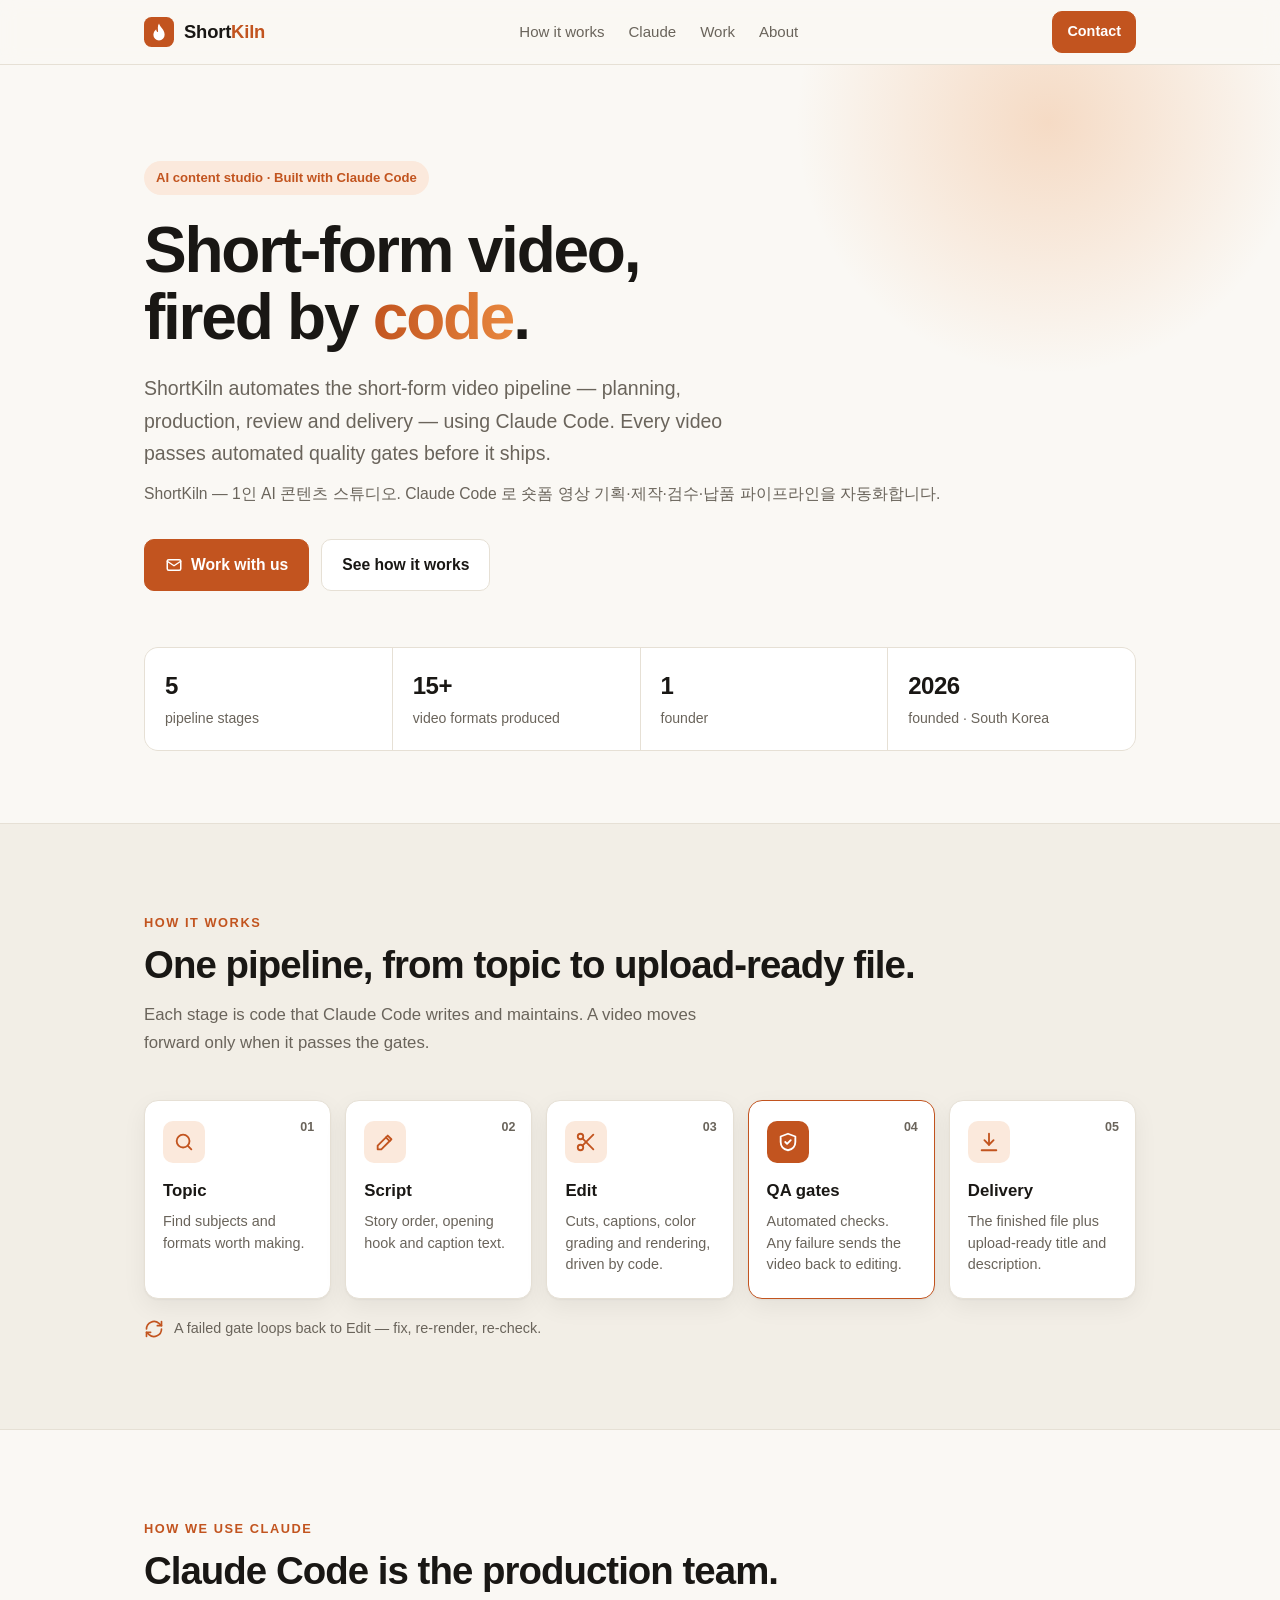
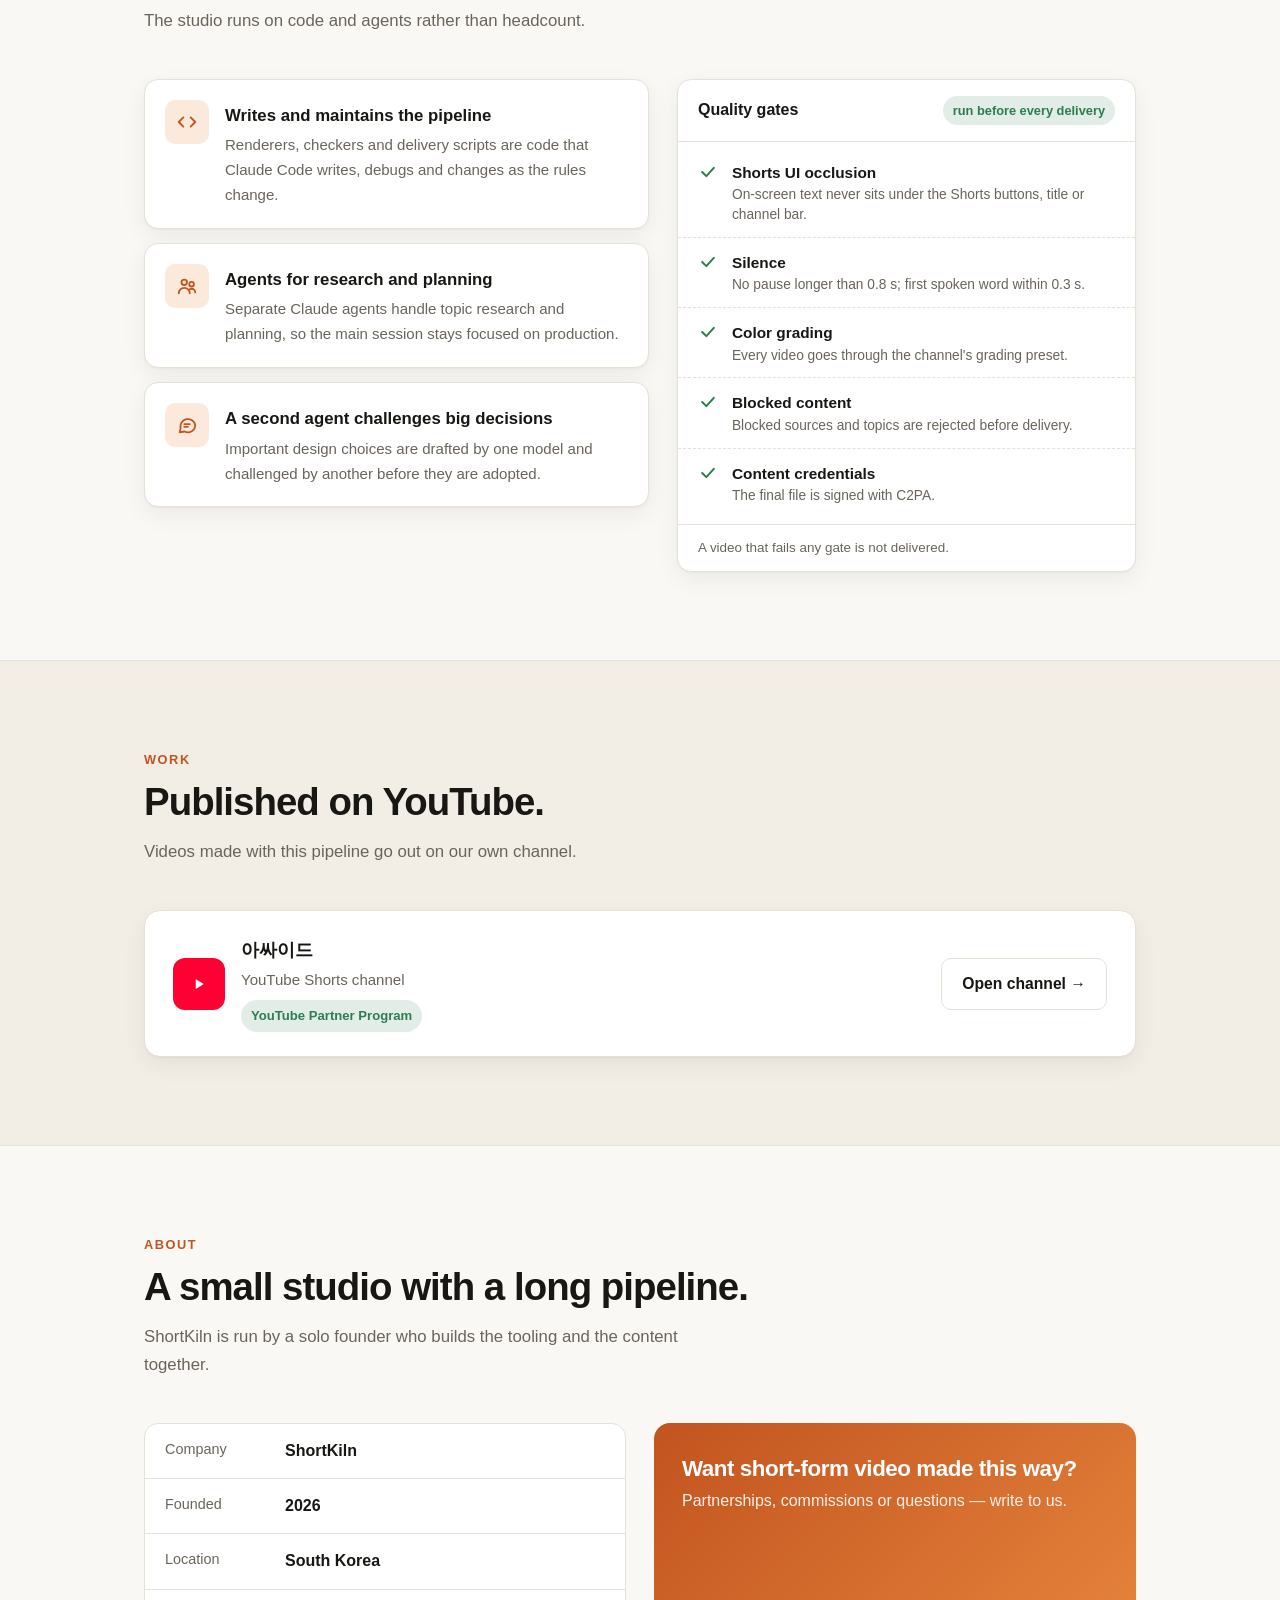
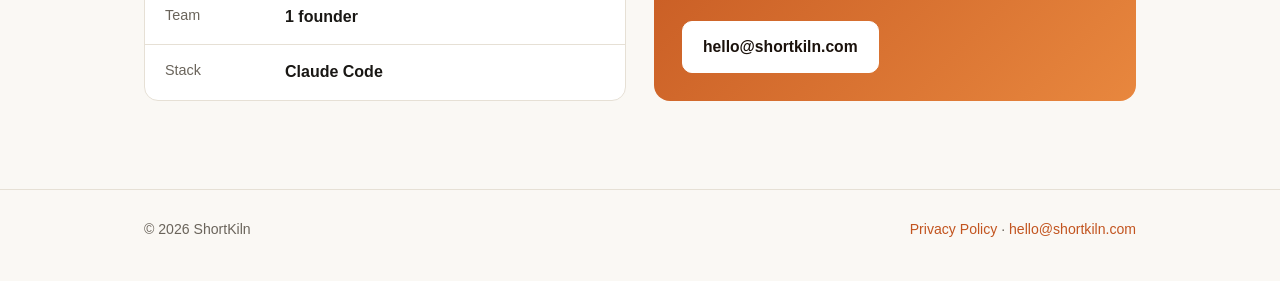
==== index.html @ 5720d6df "Add Open Graph tags, formats fact Co-Authored-By: Claude Opus 5.5 <noreply@anthropic.com>" ====
<!doctype html>
<html lang="en">
<head>
<meta charset="utf-8">
<meta name="viewport" content="width=device-width, initial-scale=1">
<title>ShortKiln</title>
<meta name="description" content="ShortKiln is a one-person AI content studio that automates the planning, production, review and delivery of short-form video with Claude Code.">
<meta property="og:type" content="website">
<meta property="og:site_name" content="ShortKiln">
<meta property="og:title" content="ShortKiln — AI content studio built with Claude Code">
<meta property="og:description" content="A one-person AI content studio that automates the short-form video pipeline — planning, production, review and delivery — with Claude Code.">
<meta property="og:url" content="https://shortkiln.com/">
<link rel="canonical" href="https://shortkiln.com/">
<link rel="stylesheet" href="style.css">
<link rel="icon" href="data:image/svg+xml,%3Csvg xmlns='http://www.w3.org/2000/svg' viewBox='0 0 32 32'%3E%3Crect width='32' height='32' rx='8' fill='%23c2541f'/%3E%3Cpath d='M16 7c1 4 6 6 6 12a6 6 0 0 1-12 0c0-3 2-5 3-6 0 2 1 3 2 3 0-3-1-6 1-9z' fill='%23fff'/%3E%3C/svg%3E">
</head>
<body>

<header class="top">
  <div class="wrap">
    <a class="brand" href="#">
      <svg viewBox="0 0 32 32" aria-hidden="true"><rect width="32" height="32" rx="8" fill="currentColor" style="color:var(--accent)"/><path d="M16 7c1 4 6 6 6 12a6 6 0 0 1-12 0c0-3 2-5 3-6 0 2 1 3 2 3 0-3-1-6 1-9z" fill="#fff"/></svg>
      <span>Short<b>Kiln</b></span>
    </a>
    <nav class="links">
      <a href="#how">How it works</a>
      <a href="#claude">Claude</a>
      <a href="#work">Work</a>
      <a href="#about">About</a>
    </nav>
    <a class="btn primary" href="mailto:hello@shortkiln.com" style="padding:8px 14px;font-size:.9rem">Contact</a>
  </div>
</header>

<main>
  <section class="hero">
    <div class="wrap">
      <span class="eyebrow">AI content studio · Built with Claude Code</span>
      <h1>Short-form video, fired by <em>code</em>.</h1>
      <p class="lead">ShortKiln automates the short-form video pipeline — planning, production, review and delivery — using Claude Code. Every video passes automated quality gates before it ships.</p>
      <p class="ko" lang="ko">ShortKiln — 1인 AI 콘텐츠 스튜디오. Claude Code 로 숏폼 영상 기획·제작·검수·납품 파이프라인을 자동화합니다.</p>
      <div class="cta">
        <a class="btn primary" href="mailto:hello@shortkiln.com">
          <svg width="18" height="18" viewBox="0 0 24 24" fill="none" stroke="currentColor" stroke-width="2" stroke-linecap="round" stroke-linejoin="round" aria-hidden="true"><rect x="3" y="5" width="18" height="14" rx="2"/><path d="m3 7 9 6 9-6"/></svg>
          Work with us
        </a>
        <a class="btn" href="#how">See how it works</a>
      </div>
      <div class="facts">
        <div><strong>5</strong><span>pipeline stages</span></div>
        <div><strong>15+</strong><span>video formats produced</span></div>
        <div><strong>1</strong><span>founder</span></div>
        <div><strong>2026</strong><span>founded · South Korea</span></div>
      </div>
    </div>
  </section>

  <section class="block alt" id="how">
    <div class="wrap">
      <p class="kicker">How it works</p>
      <h2>One pipeline, from topic to upload-ready file.</h2>
      <p class="sub">Each stage is code that Claude Code writes and maintains. A video moves forward only when it passes the gates.</p>
      <div class="steps">
        <div class="step">
          <span class="n">01</span>
          <div class="ic"><svg viewBox="0 0 24 24" fill="none" stroke="currentColor" stroke-width="2" stroke-linecap="round" stroke-linejoin="round" aria-hidden="true"><circle cx="11" cy="11" r="7"/><path d="m20 20-3.5-3.5"/></svg></div>
          <h3>Topic</h3>
          <p>Find subjects and formats worth making.</p>
        </div>
        <div class="step">
          <span class="n">02</span>
          <div class="ic"><svg viewBox="0 0 24 24" fill="none" stroke="currentColor" stroke-width="2" stroke-linecap="round" stroke-linejoin="round" aria-hidden="true"><path d="M4 20h4L19 9l-4-4L4 16z"/><path d="m13 7 4 4"/></svg></div>
          <h3>Script</h3>
          <p>Story order, opening hook and caption text.</p>
        </div>
        <div class="step">
          <span class="n">03</span>
          <div class="ic"><svg viewBox="0 0 24 24" fill="none" stroke="currentColor" stroke-width="2" stroke-linecap="round" stroke-linejoin="round" aria-hidden="true"><circle cx="6" cy="6" r="3"/><circle cx="6" cy="18" r="3"/><path d="M8.1 8.1 20 20M8.1 15.9 20 4"/></svg></div>
          <h3>Edit</h3>
          <p>Cuts, captions, color grading and rendering, driven by code.</p>
        </div>
        <div class="step gate">
          <span class="n">04</span>
          <div class="ic"><svg viewBox="0 0 24 24" fill="none" stroke="currentColor" stroke-width="2" stroke-linecap="round" stroke-linejoin="round" aria-hidden="true"><path d="M12 3 4 6v6c0 5 3.5 8 8 9 4.5-1 8-4 8-9V6z"/><path d="m9 12 2 2 4-4"/></svg></div>
          <h3>QA gates</h3>
          <p>Automated checks. Any failure sends the video back to editing.</p>
        </div>
        <div class="step">
          <span class="n">05</span>
          <div class="ic"><svg viewBox="0 0 24 24" fill="none" stroke="currentColor" stroke-width="2" stroke-linecap="round" stroke-linejoin="round" aria-hidden="true"><path d="M12 3v12"/><path d="m7 10 5 5 5-5"/><path d="M4 21h16"/></svg></div>
          <h3>Delivery</h3>
          <p>The finished file plus upload-ready title and description.</p>
        </div>
      </div>
      <div class="loop">
        <svg viewBox="0 0 24 24" fill="none" stroke="currentColor" stroke-width="2" stroke-linecap="round" stroke-linejoin="round" aria-hidden="true"><path d="M3 12a9 9 0 0 1 15-6.7L21 8"/><path d="M21 3v5h-5"/><path d="M21 12a9 9 0 0 1-15 6.7L3 16"/><path d="M3 21v-5h5"/></svg>
        A failed gate loops back to Edit — fix, re-render, re-check.
      </div>
    </div>
  </section>

  <section class="block" id="claude">
    <div class="wrap">
      <p class="kicker">How we use Claude</p>
      <h2>Claude Code is the production team.</h2>
      <p class="sub">The studio runs on code and agents rather than headcount.</p>
      <div class="two">
        <div class="feat">
          <article>
            <div class="ic"><svg viewBox="0 0 24 24" fill="none" stroke="currentColor" stroke-width="2" stroke-linecap="round" stroke-linejoin="round" aria-hidden="true"><path d="m8 7-5 5 5 5"/><path d="m16 7 5 5-5 5"/></svg></div>
            <div>
              <h3>Writes and maintains the pipeline</h3>
              <p>Renderers, checkers and delivery scripts are code that Claude Code writes, debugs and changes as the rules change.</p>
            </div>
          </article>
          <article>
            <div class="ic"><svg viewBox="0 0 24 24" fill="none" stroke="currentColor" stroke-width="2" stroke-linecap="round" stroke-linejoin="round" aria-hidden="true"><circle cx="9" cy="8" r="3"/><circle cx="17" cy="10" r="2.5"/><path d="M3 20c0-3.3 2.7-6 6-6s6 2.7 6 6"/><path d="M15 15.5c.6-.3 1.3-.5 2-.5 2.2 0 4 1.8 4 4"/></svg></div>
            <div>
              <h3>Agents for research and planning</h3>
              <p>Separate Claude agents handle topic research and planning, so the main session stays focused on production.</p>
            </div>
          </article>
          <article>
            <div class="ic"><svg viewBox="0 0 24 24" fill="none" stroke="currentColor" stroke-width="2" stroke-linecap="round" stroke-linejoin="round" aria-hidden="true"><path d="M21 12a8 8 0 0 1-11.6 7.1L4 20l1-4.6A8 8 0 1 1 21 12z"/><path d="M9 11h6M9 14h4"/></svg></div>
            <div>
              <h3>A second agent challenges big decisions</h3>
              <p>Important design choices are drafted by one model and challenged by another before they are adopted.</p>
            </div>
          </article>
        </div>
        <div class="gates">
          <header>Quality gates <span>run before every delivery</span></header>
          <ul>
            <li><svg viewBox="0 0 24 24" fill="none" stroke="currentColor" stroke-width="2.4" stroke-linecap="round" stroke-linejoin="round" aria-hidden="true"><path d="m5 12 5 5 9-10"/></svg><div><b>Shorts UI occlusion</b><small>On-screen text never sits under the Shorts buttons, title or channel bar.</small></div></li>
            <li><svg viewBox="0 0 24 24" fill="none" stroke="currentColor" stroke-width="2.4" stroke-linecap="round" stroke-linejoin="round" aria-hidden="true"><path d="m5 12 5 5 9-10"/></svg><div><b>Silence</b><small>No pause longer than 0.8 s; first spoken word within 0.3 s.</small></div></li>
            <li><svg viewBox="0 0 24 24" fill="none" stroke="currentColor" stroke-width="2.4" stroke-linecap="round" stroke-linejoin="round" aria-hidden="true"><path d="m5 12 5 5 9-10"/></svg><div><b>Color grading</b><small>Every video goes through the channel's grading preset.</small></div></li>
            <li><svg viewBox="0 0 24 24" fill="none" stroke="currentColor" stroke-width="2.4" stroke-linecap="round" stroke-linejoin="round" aria-hidden="true"><path d="m5 12 5 5 9-10"/></svg><div><b>Blocked content</b><small>Blocked sources and topics are rejected before delivery.</small></div></li>
            <li><svg viewBox="0 0 24 24" fill="none" stroke="currentColor" stroke-width="2.4" stroke-linecap="round" stroke-linejoin="round" aria-hidden="true"><path d="m5 12 5 5 9-10"/></svg><div><b>Content credentials</b><small>The final file is signed with C2PA.</small></div></li>
          </ul>
          <footer>A video that fails any gate is not delivered.</footer>
        </div>
      </div>
    </div>
  </section>

  <section class="block alt" id="work">
    <div class="wrap">
      <p class="kicker">Work</p>
      <h2>Published on YouTube.</h2>
      <p class="sub">Videos made with this pipeline go out on our own channel.</p>
      <div class="work-card">
        <div class="who">
          <div class="yt"><svg viewBox="0 0 24 24" fill="currentColor" aria-hidden="true"><path d="M9 7.5v9l7.5-4.5z"/></svg></div>
          <div>
            <h3>아싸이드</h3>
            <p>YouTube Shorts channel</p>
            <span class="badge">YouTube Partner Program</span>
          </div>
        </div>
        <a class="btn" href="https://www.youtube.com/channel/UCm7RTaAux9u_070UAnpNE5Q" rel="noopener">Open channel →</a>
      </div>
    </div>
  </section>

  <section class="block" id="about">
    <div class="wrap">
      <p class="kicker">About</p>
      <h2>A small studio with a long pipeline.</h2>
      <p class="sub">ShortKiln is run by a solo founder who builds the tooling and the content together.</p>
      <div class="about">
        <dl>
          <div><dt>Company</dt><dd>ShortKiln</dd></div>
          <div><dt>Founded</dt><dd>2026</dd></div>
          <div><dt>Location</dt><dd>South Korea</dd></div>
          <div><dt>Team</dt><dd>1 founder</dd></div>
          <div><dt>Stack</dt><dd>Claude Code</dd></div>
        </dl>
        <div class="contact" id="contact">
          <div>
            <h3>Want short-form video made this way?</h3>
            <p>Partnerships, commissions or questions — write to us.</p>
          </div>
          <a class="btn" href="mailto:hello@shortkiln.com">hello@shortkiln.com</a>
        </div>
      </div>
    </div>
  </section>
</main>

<footer class="bottom">
  <div class="wrap">
    <span>© 2026 ShortKiln</span>
    <span><a href="privacy.html">Privacy Policy</a> · <a href="mailto:hello@shortkiln.com">hello@shortkiln.com</a></span>
  </div>
</footer>

</body>
</html>
---- style.css ----
:root {
  --bg: #faf8f4;
  --bg-2: #f2eee6;
  --card: #ffffff;
  --fg: #191714;
  --muted: #6a645b;
  --line: #e6e0d5;
  --accent: #c2541f;
  --accent-2: #e8873e;
  --accent-soft: #fbe9dc;
  --ok: #2f7d4f;
  --shadow: 0 1px 2px rgba(25,23,20,.04), 0 8px 24px rgba(25,23,20,.06);
}
@media (prefers-color-scheme: dark) {
  :root {
    --bg: #12110f;
    --bg-2: #1a1815;
    --card: #1e1c19;
    --fg: #f1ede6;
    --muted: #a59e93;
    --line: #2e2b27;
    --accent: #f0773a;
    --accent-2: #f5a25c;
    --accent-soft: #3a2116;
    --ok: #5cc28a;
    --shadow: 0 1px 2px rgba(0,0,0,.3), 0 8px 24px rgba(0,0,0,.35);
  }
}
* { box-sizing: border-box; }
html, body { overflow-x: hidden; }
html { scroll-behavior: smooth; }
body {
  margin: 0; background: var(--bg); color: var(--fg);
  font: 16px/1.65 "Inter", "Noto Sans KR", -apple-system, BlinkMacSystemFont, "Segoe UI", sans-serif;
  -webkit-font-smoothing: antialiased;
}
a { color: var(--accent); text-decoration: none; }
a:hover { text-decoration: underline; }
.wrap { max-width: 1040px; margin: 0 auto; padding: 0 24px; }
@media (max-width: 560px) { .wrap { padding: 0 16px; } }

/* header */
header.top { position: sticky; top: 0; z-index: 10; background: color-mix(in srgb, var(--bg) 85%, transparent); backdrop-filter: saturate(1.4) blur(10px); border-bottom: 1px solid var(--line); }
header.top .wrap { display: flex; align-items: center; justify-content: space-between; height: 64px; }
.brand { display: flex; align-items: center; gap: 10px; color: var(--fg); font-weight: 700; font-size: 1.15rem; letter-spacing: -.01em; }
.brand:hover { text-decoration: none; }
.brand svg { width: 30px; height: 30px; }
.brand b { color: var(--accent); font-weight: 700; }
nav.links { display: flex; gap: 24px; font-size: .94rem; }
nav.links a { color: var(--muted); }
nav.links a:hover { color: var(--fg); text-decoration: none; }
@media (max-width: 720px) { nav.links { display: none; } }

/* hero */
.hero { position: relative; padding: 96px 0 72px; overflow: hidden; }
.hero::before { content: ""; position: absolute; inset: -40% -10% auto auto; width: 720px; height: 720px; background: radial-gradient(closest-side, color-mix(in srgb, var(--accent-2) 26%, transparent), transparent 70%); pointer-events: none; }
.eyebrow { display: inline-flex; align-items: center; gap: 8px; font-size: .82rem; font-weight: 600; color: var(--accent); background: var(--accent-soft); padding: 6px 12px; border-radius: 999px; }
.hero h1 { position: relative; font-size: clamp(2.3rem, 6vw, 4rem); line-height: 1.06; letter-spacing: -.035em; margin: 22px 0 20px; max-width: 14ch; }
.hero h1 em { font-style: normal; background: linear-gradient(90deg, var(--accent), var(--accent-2)); -webkit-background-clip: text; background-clip: text; color: transparent; }
.hero p.lead { position: relative; font-size: clamp(1.05rem, 2vw, 1.22rem); color: var(--muted); max-width: 58ch; margin: 0 0 12px; }
.hero p.ko { position: relative; color: var(--muted); font-size: .98rem; margin: 0 0 32px; }
.cta { position: relative; display: flex; flex-wrap: wrap; gap: 12px; }
.btn { display: inline-flex; align-items: center; gap: 8px; padding: 12px 20px; border-radius: 10px; font-weight: 600; font-size: .98rem; border: 1px solid var(--line); color: var(--fg); background: var(--card); }
.btn:hover { text-decoration: none; border-color: var(--muted); }
.btn.primary { background: var(--accent); border-color: var(--accent); color: #fff; }
.btn.primary:hover { filter: brightness(1.06); }

.facts { position: relative; display: grid; grid-template-columns: repeat(4, 1fr); gap: 1px; background: var(--line); border: 1px solid var(--line); border-radius: 14px; overflow: hidden; margin-top: 56px; }
.facts div { background: var(--card); padding: 18px 20px; }
.facts strong { display: block; font-size: 1.5rem; letter-spacing: -.02em; }
.facts span { color: var(--muted); font-size: .88rem; }
@media (max-width: 720px) { .facts { grid-template-columns: repeat(2, 1fr); } }

/* sections */
section.block { padding: 88px 0; border-top: 1px solid var(--line); }
section.alt { background: var(--bg-2); }
.kicker { font-size: .8rem; font-weight: 700; letter-spacing: .12em; text-transform: uppercase; color: var(--accent); margin: 0 0 10px; }
h2 { font-size: clamp(1.7rem, 3.6vw, 2.4rem); line-height: 1.15; letter-spacing: -.025em; margin: 0 0 14px; }
.sub { color: var(--muted); max-width: 62ch; margin: 0 0 44px; font-size: 1.05rem; }

/* pipeline */
.steps { display: grid; grid-template-columns: repeat(5, 1fr); gap: 14px; counter-reset: s; position: relative; }
.step { position: relative; background: var(--card); border: 1px solid var(--line); border-radius: 14px; padding: 20px 18px 22px; box-shadow: var(--shadow); }
.step .ic { width: 42px; height: 42px; border-radius: 10px; display: grid; place-items: center; background: var(--accent-soft); color: var(--accent); margin-bottom: 14px; }
.step .ic svg { width: 22px; height: 22px; }
.step .n { position: absolute; top: 16px; right: 16px; font-size: .78rem; font-weight: 700; color: var(--muted); }
.step h3 { margin: 0 0 6px; font-size: 1.05rem; }
.step p { margin: 0; color: var(--muted); font-size: .9rem; line-height: 1.5; }
.step.gate { border: 1.5px solid var(--accent); }
.step.gate .ic { background: var(--accent); color: #fff; }
.loop { display: flex; align-items: center; gap: 10px; margin-top: 18px; color: var(--muted); font-size: .9rem; }
.loop svg { width: 20px; height: 20px; color: var(--accent); flex: none; }
@media (max-width: 900px) { .steps { grid-template-columns: 1fr 1fr; } .step.gate { grid-column: span 2; } }
@media (max-width: 520px) { .steps { grid-template-columns: 1fr; } .step.gate { grid-column: auto; } }

/* claude */
.two { display: grid; grid-template-columns: 1.1fr 1fr; gap: 28px; align-items: start; }
@media (max-width: 860px) { .two { grid-template-columns: 1fr; } }
.feat { display: grid; gap: 14px; }
.feat article { display: grid; grid-template-columns: 44px 1fr; gap: 16px; background: var(--card); border: 1px solid var(--line); border-radius: 14px; padding: 20px; box-shadow: var(--shadow); }
.feat .ic { width: 44px; height: 44px; border-radius: 10px; display: grid; place-items: center; background: var(--accent-soft); color: var(--accent); }
.feat .ic svg { width: 22px; height: 22px; }
.feat h3 { margin: 2px 0 4px; font-size: 1.05rem; }
.feat p { margin: 0; color: var(--muted); font-size: .94rem; }
.gates { background: var(--card); border: 1px solid var(--line); border-radius: 14px; box-shadow: var(--shadow); overflow: hidden; }
.gates header { display: flex; align-items: center; justify-content: space-between; padding: 16px 20px; border-bottom: 1px solid var(--line); font-weight: 700; }
.gates header span { font-size: .8rem; font-weight: 600; color: var(--ok); background: color-mix(in srgb, var(--ok) 14%, transparent); padding: 4px 10px; border-radius: 999px; }
.gates ul { list-style: none; margin: 0; padding: 6px 0; }
.gates li { display: grid; grid-template-columns: 22px 1fr; gap: 12px; padding: 12px 20px; }
.gates li + li { border-top: 1px dashed var(--line); }
.gates li svg { width: 20px; height: 20px; color: var(--ok); margin-top: 2px; }
.gates li b { display: block; font-size: .96rem; }
.gates li small { color: var(--muted); font-size: .86rem; line-height: 1.45; display: block; }
.gates footer { padding: 12px 20px; border-top: 1px solid var(--line); color: var(--muted); font-size: .84rem; }

/* work */
.work-card { display: flex; flex-wrap: wrap; align-items: center; justify-content: space-between; gap: 20px; background: var(--card); border: 1px solid var(--line); border-radius: 16px; padding: 24px 28px; box-shadow: var(--shadow); }
.work-card .who { display: flex; align-items: center; gap: 16px; }
.work-card .yt { width: 52px; height: 52px; border-radius: 12px; display: grid; place-items: center; background: #ff0033; color: #fff; flex: none; }
.work-card .yt svg { width: 26px; height: 26px; }
.work-card h3 { margin: 0; font-size: 1.15rem; }
.work-card p { margin: 2px 0 0; color: var(--muted); font-size: .94rem; }
.badge { display: inline-flex; align-items: center; gap: 6px; font-size: .82rem; font-weight: 600; color: var(--ok); background: color-mix(in srgb, var(--ok) 14%, transparent); padding: 5px 10px; border-radius: 999px; margin-top: 8px; }

/* about / contact */
.about { display: grid; grid-template-columns: 1fr 1fr; gap: 28px; }
@media (max-width: 760px) { .about { grid-template-columns: 1fr; } }
.about dl { margin: 0; background: var(--card); border: 1px solid var(--line); border-radius: 14px; overflow: hidden; }
.about dl div { display: grid; grid-template-columns: 120px 1fr; padding: 14px 20px; }
.about dl div + div { border-top: 1px solid var(--line); }
.about dt { color: var(--muted); font-size: .9rem; }
.about dd { margin: 0; font-weight: 600; }
.contact { background: linear-gradient(135deg, var(--accent), var(--accent-2)); color: #fff; border-radius: 16px; padding: 28px; display: flex; flex-direction: column; justify-content: space-between; gap: 18px; }
.contact h3 { margin: 0; font-size: 1.4rem; letter-spacing: -.02em; }
.contact p { margin: 0; opacity: .9; }
.contact a.btn { align-self: flex-start; background: #fff; color: #1b120c; border-color: #fff; }

footer.bottom { border-top: 1px solid var(--line); padding: 28px 0 40px; color: var(--muted); font-size: .88rem; }
footer.bottom .wrap { display: flex; flex-wrap: wrap; justify-content: space-between; gap: 12px; }

/* policy page */
.doc { max-width: 720px; padding: 64px 0 40px; }
.doc h1 { font-size: 2.2rem; letter-spacing: -.03em; margin: 0 0 6px; }
.doc h2 { font-size: 1.2rem; margin: 36px 0 8px; }
.doc .muted { color: var(--muted); }
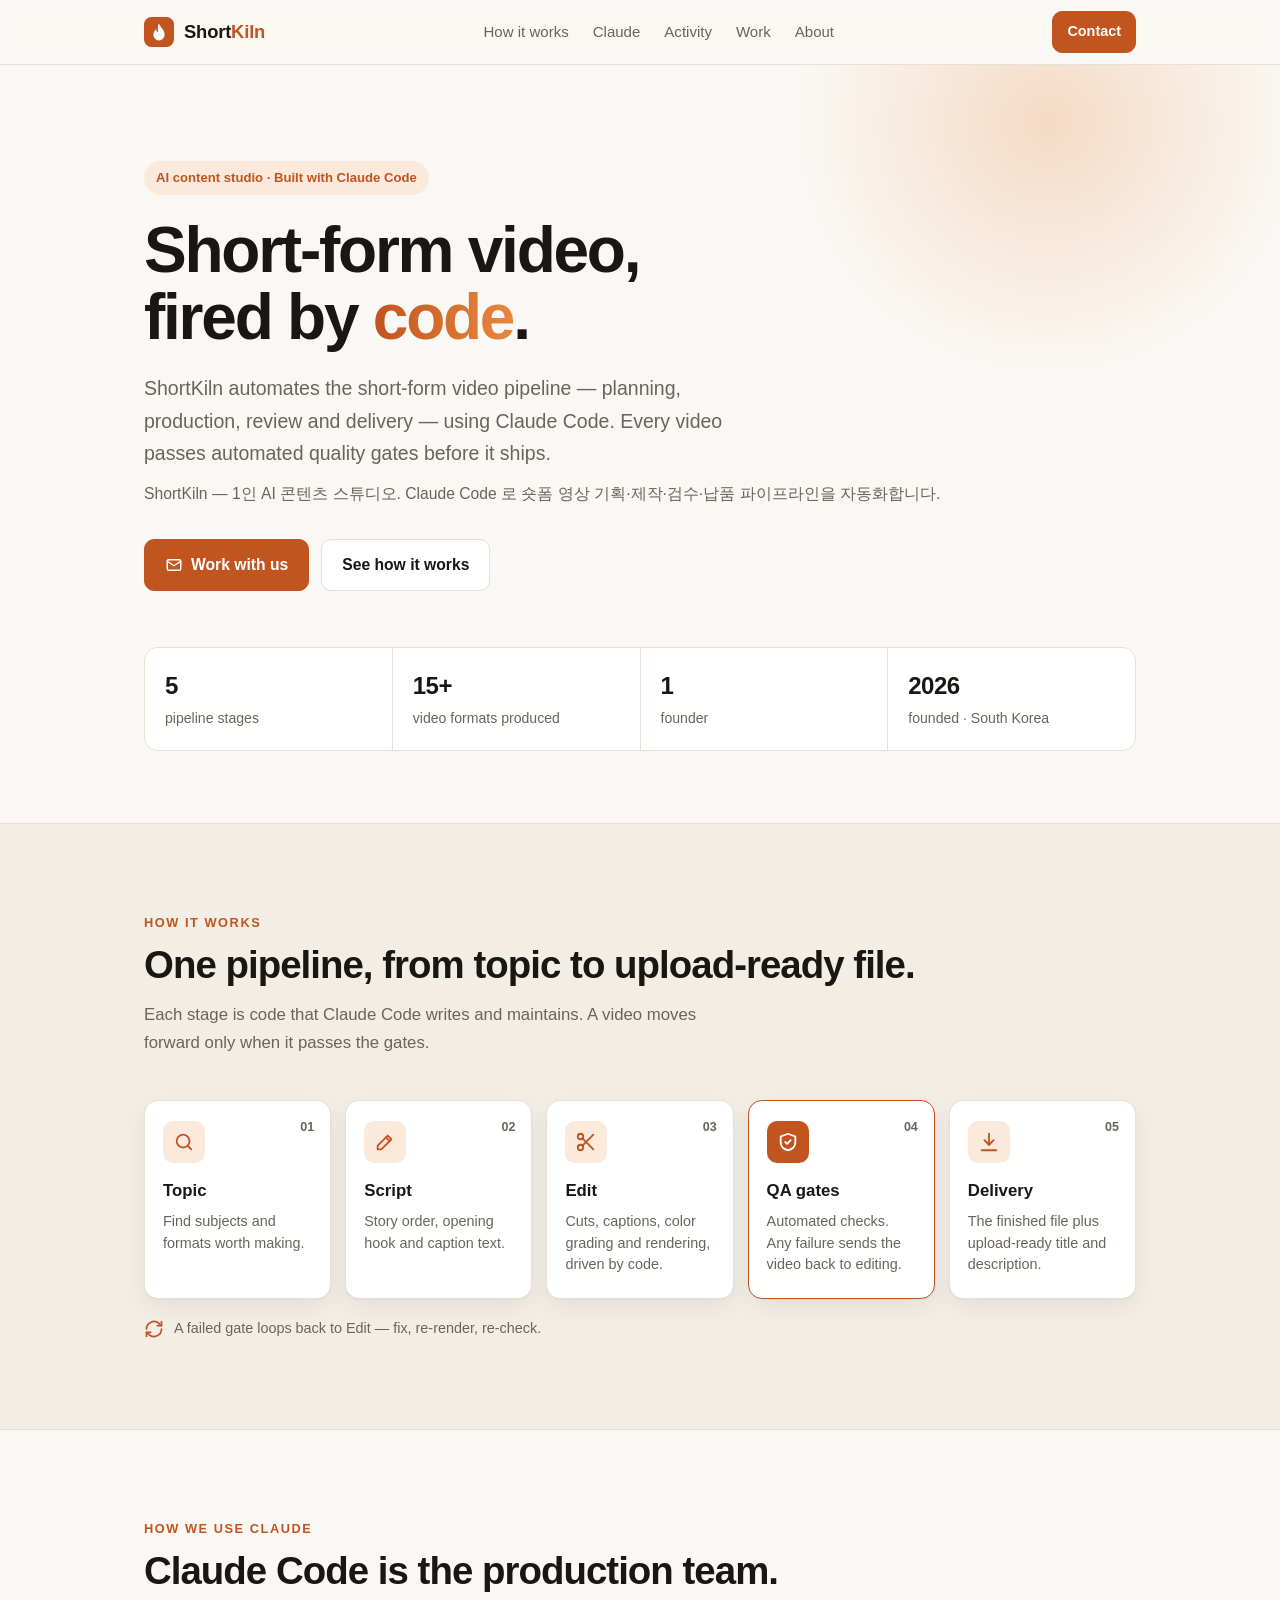
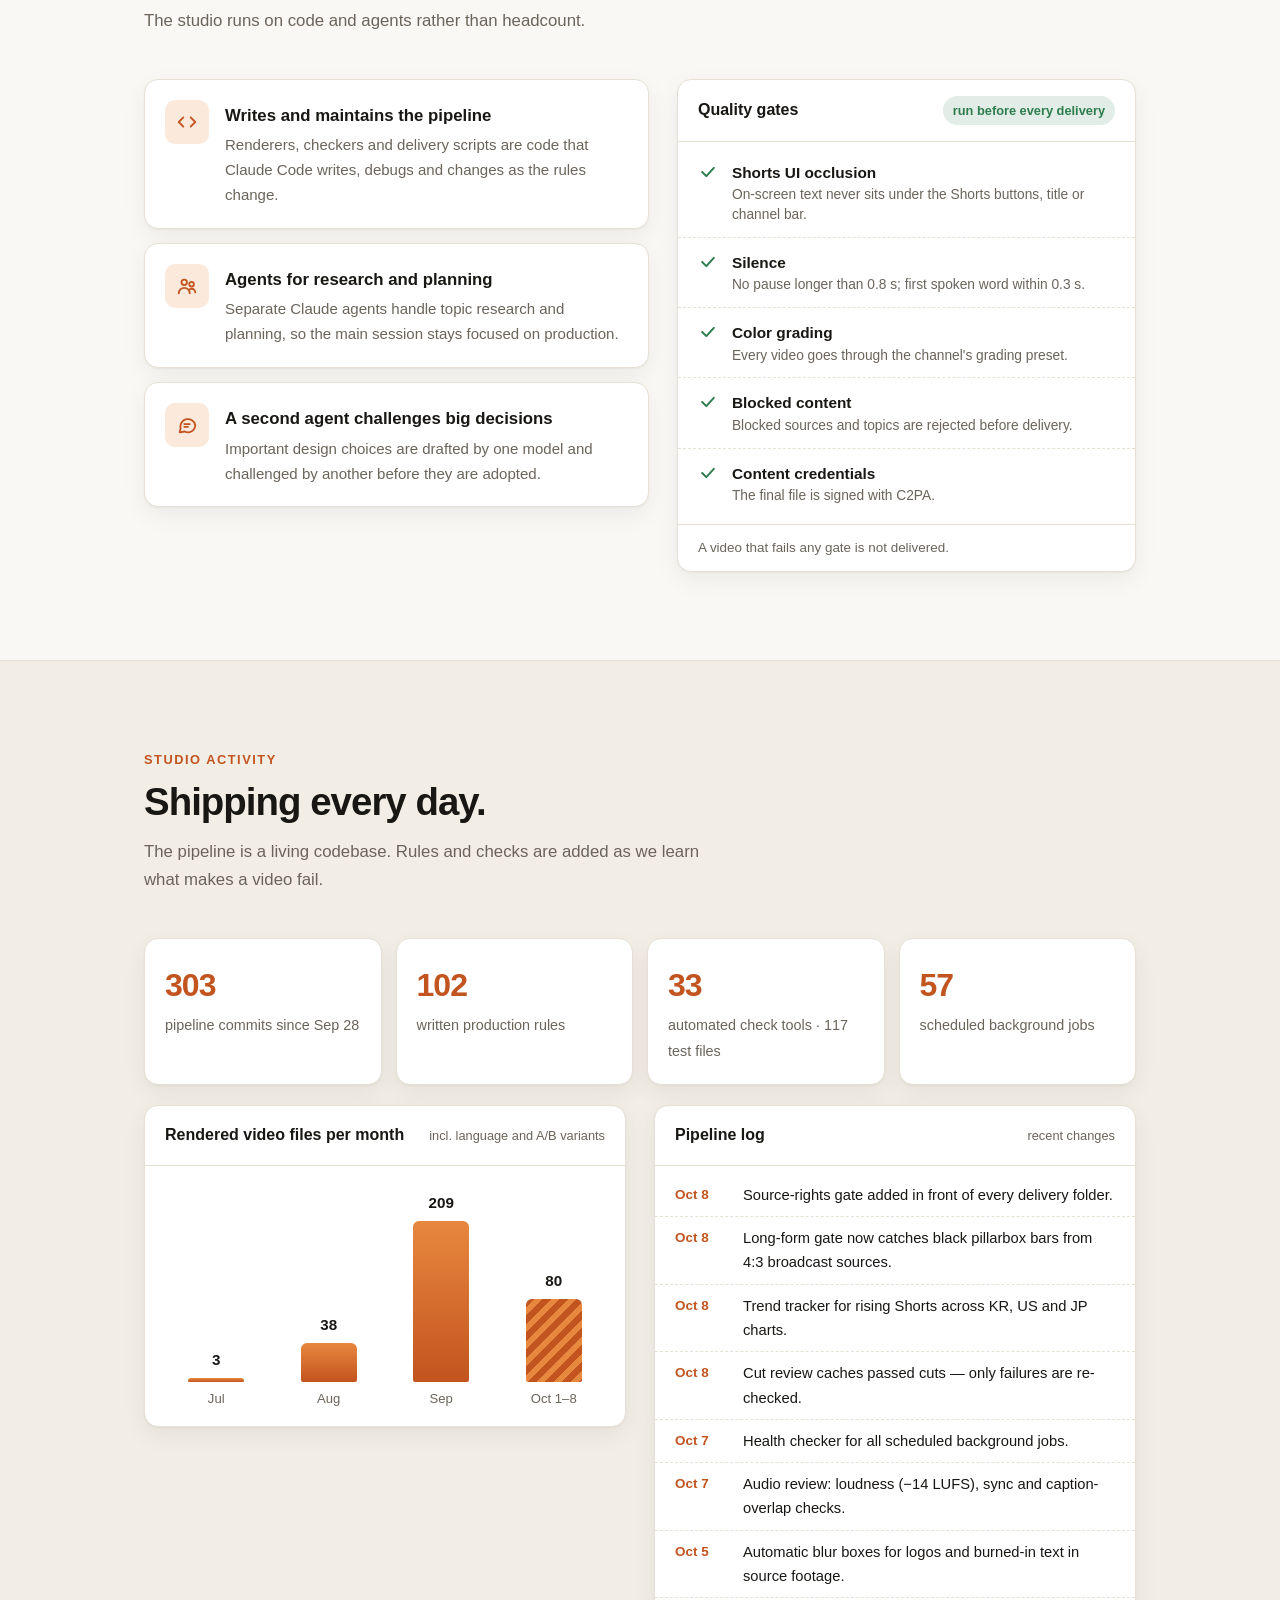
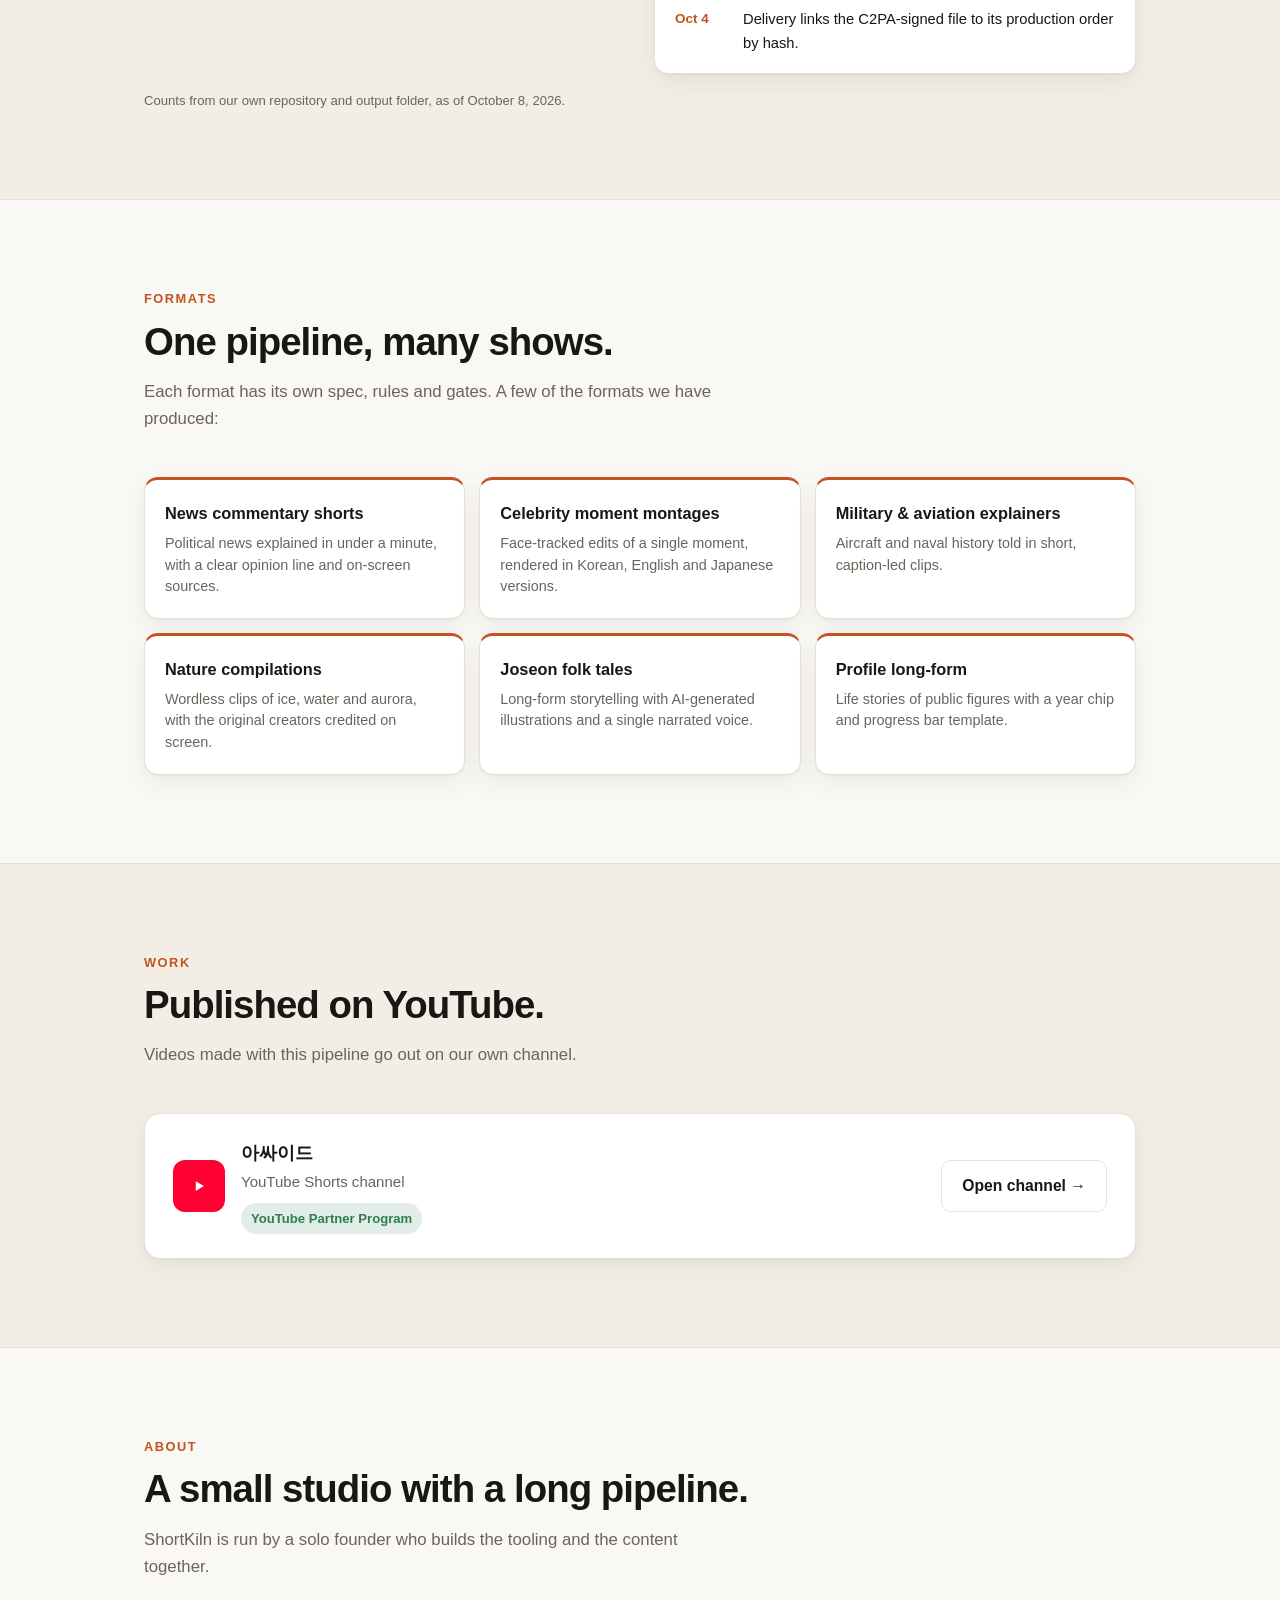
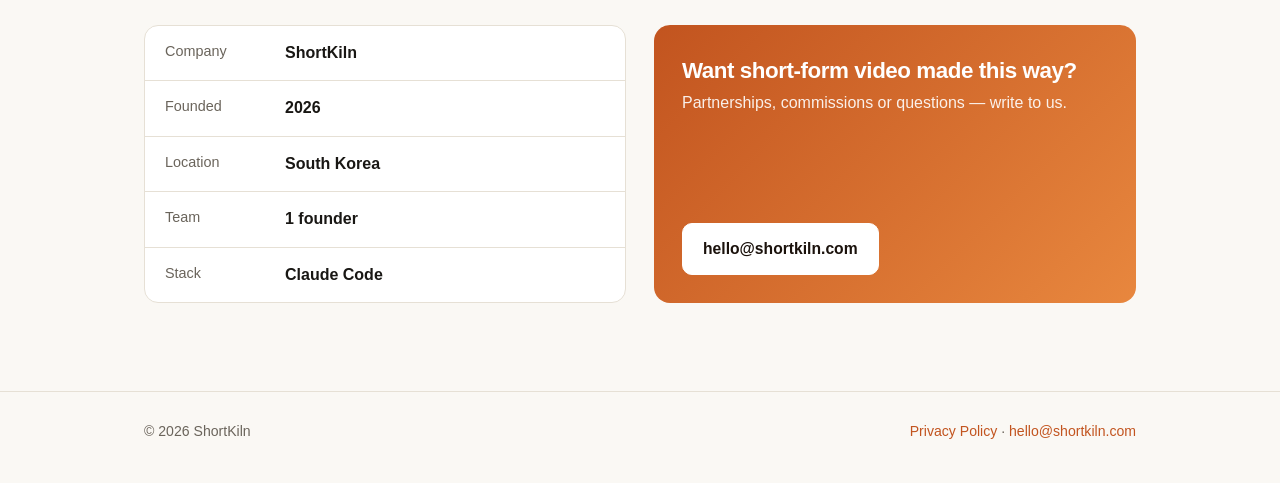
==== commit 053065cc: "Add studio activity (stats, monthly output, pipeline log) and formats Co-Authored-By: Claude Opus 5." ====
--- a/index.html
+++ b/index.html
@@ -25,6 +25,7 @@
     <nav class="links">
       <a href="#how">How it works</a>
       <a href="#claude">Claude</a>
+      <a href="#activity">Activity</a>
       <a href="#work">Work</a>
       <a href="#about">About</a>
     </nav>
@@ -143,6 +144,61 @@
     </div>
   </section>
 
+  <section class="block alt" id="activity">
+    <div class="wrap">
+      <p class="kicker">Studio activity</p>
+      <h2>Shipping every day.</h2>
+      <p class="sub">The pipeline is a living codebase. Rules and checks are added as we learn what makes a video fail.</p>
+      <div class="stats">
+        <div><strong>303</strong><span>pipeline commits since Sep 28</span></div>
+        <div><strong>102</strong><span>written production rules</span></div>
+        <div><strong>33</strong><span>automated check tools · 117 test files</span></div>
+        <div><strong>57</strong><span>scheduled background jobs</span></div>
+      </div>
+      <div class="two act">
+        <div class="chart" role="img" aria-label="Rendered video files per month: July 3, August 38, September 209, October 1 to 8: 80.">
+          <header><b>Rendered video files per month</b><small>incl. language and A/B variants</small></header>
+          <div class="bars">
+            <div class="bar"><i style="height:1.4%"></i><b>3</b><span>Jul</span></div>
+            <div class="bar"><i style="height:18%"></i><b>38</b><span>Aug</span></div>
+            <div class="bar"><i style="height:100%"></i><b>209</b><span>Sep</span></div>
+            <div class="bar now"><i style="height:38%"></i><b>80</b><span>Oct 1–8</span></div>
+          </div>
+        </div>
+        <div class="log">
+          <header><b>Pipeline log</b><small>recent changes</small></header>
+          <ol>
+            <li><time>Oct 8</time>Source-rights gate added in front of every delivery folder.</li>
+            <li><time>Oct 8</time>Long-form gate now catches black pillarbox bars from 4:3 broadcast sources.</li>
+            <li><time>Oct 8</time>Trend tracker for rising Shorts across KR, US and JP charts.</li>
+            <li><time>Oct 8</time>Cut review caches passed cuts — only failures are re-checked.</li>
+            <li><time>Oct 7</time>Health checker for all scheduled background jobs.</li>
+            <li><time>Oct 7</time>Audio review: loudness (−14 LUFS), sync and caption-overlap checks.</li>
+            <li><time>Oct 5</time>Automatic blur boxes for logos and burned-in text in source footage.</li>
+            <li><time>Oct 4</time>Delivery links the C2PA-signed file to its production order by hash.</li>
+          </ol>
+        </div>
+      </div>
+      <p class="note">Counts from our own repository and output folder, as of October 8, 2026.</p>
+    </div>
+  </section>
+
+  <section class="block" id="formats">
+    <div class="wrap">
+      <p class="kicker">Formats</p>
+      <h2>One pipeline, many shows.</h2>
+      <p class="sub">Each format has its own spec, rules and gates. A few of the formats we have produced:</p>
+      <div class="formats">
+        <article><h3>News commentary shorts</h3><p>Political news explained in under a minute, with a clear opinion line and on-screen sources.</p></article>
+        <article><h3>Celebrity moment montages</h3><p>Face-tracked edits of a single moment, rendered in Korean, English and Japanese versions.</p></article>
+        <article><h3>Military &amp; aviation explainers</h3><p>Aircraft and naval history told in short, caption-led clips.</p></article>
+        <article><h3>Nature compilations</h3><p>Wordless clips of ice, water and aurora, with the original creators credited on screen.</p></article>
+        <article><h3>Joseon folk tales</h3><p>Long-form storytelling with AI-generated illustrations and a single narrated voice.</p></article>
+        <article><h3>Profile long-form</h3><p>Life stories of public figures with a year chip and progress bar template.</p></article>
+      </div>
+    </div>
+  </section>
+
   <section class="block alt" id="work">
     <div class="wrap">
       <p class="kicker">Work</p>
--- a/style.css
+++ b/style.css
@@ -143,3 +143,33 @@
 .doc h1 { font-size: 2.2rem; letter-spacing: -.03em; margin: 0 0 6px; }
 .doc h2 { font-size: 1.2rem; margin: 36px 0 8px; }
 .doc .muted { color: var(--muted); }
+
+/* activity */
+.stats { display: grid; grid-template-columns: repeat(4, 1fr); gap: 14px; margin-bottom: 20px; }
+.stats div { background: var(--card); border: 1px solid var(--line); border-radius: 14px; padding: 20px; box-shadow: var(--shadow); }
+.stats strong { display: block; font-size: 2rem; letter-spacing: -.03em; color: var(--accent); }
+.stats span { color: var(--muted); font-size: .9rem; }
+@media (max-width: 860px) { .stats { grid-template-columns: 1fr 1fr; } }
+.act { grid-template-columns: 1fr 1fr; }
+.chart, .log { background: var(--card); border: 1px solid var(--line); border-radius: 14px; box-shadow: var(--shadow); overflow: hidden; }
+.chart header, .log header { display: flex; align-items: baseline; justify-content: space-between; gap: 12px; padding: 16px 20px; border-bottom: 1px solid var(--line); }
+.chart header small, .log header small { color: var(--muted); font-size: .8rem; }
+.bars { display: grid; grid-template-columns: repeat(4, 1fr); gap: 18px; align-items: end; height: 260px; padding: 24px 24px 16px; }
+.bar { display: flex; flex-direction: column; align-items: center; justify-content: flex-end; height: 100%; gap: 6px; }
+.bar i { display: block; width: 100%; max-width: 56px; min-height: 4px; border-radius: 6px 6px 2px 2px; background: linear-gradient(180deg, var(--accent-2), var(--accent)); order: 1; }
+.bar b { font-size: .95rem; order: 0; }
+.bar span { color: var(--muted); font-size: .82rem; order: 2; }
+.bar.now i { background: repeating-linear-gradient(135deg, var(--accent), var(--accent) 6px, var(--accent-2) 6px, var(--accent-2) 12px); }
+.log ol { list-style: none; margin: 0; padding: 8px 0; }
+.log li { display: grid; grid-template-columns: 56px 1fr; gap: 12px; padding: 9px 20px; font-size: .92rem; }
+.log li + li { border-top: 1px dashed var(--line); }
+.log time { color: var(--accent); font-weight: 700; font-size: .84rem; padding-top: 1px; }
+.note { color: var(--muted); font-size: .82rem; margin: 16px 0 0; }
+
+/* formats */
+.formats { display: grid; grid-template-columns: repeat(3, 1fr); gap: 14px; }
+.formats article { background: var(--card); border: 1px solid var(--line); border-radius: 14px; padding: 20px; box-shadow: var(--shadow); border-top: 3px solid var(--accent); }
+.formats h3 { margin: 0 0 6px; font-size: 1.02rem; }
+.formats p { margin: 0; color: var(--muted); font-size: .9rem; line-height: 1.5; }
+@media (max-width: 860px) { .formats { grid-template-columns: 1fr 1fr; } }
+@media (max-width: 520px) { .formats { grid-template-columns: 1fr; } }
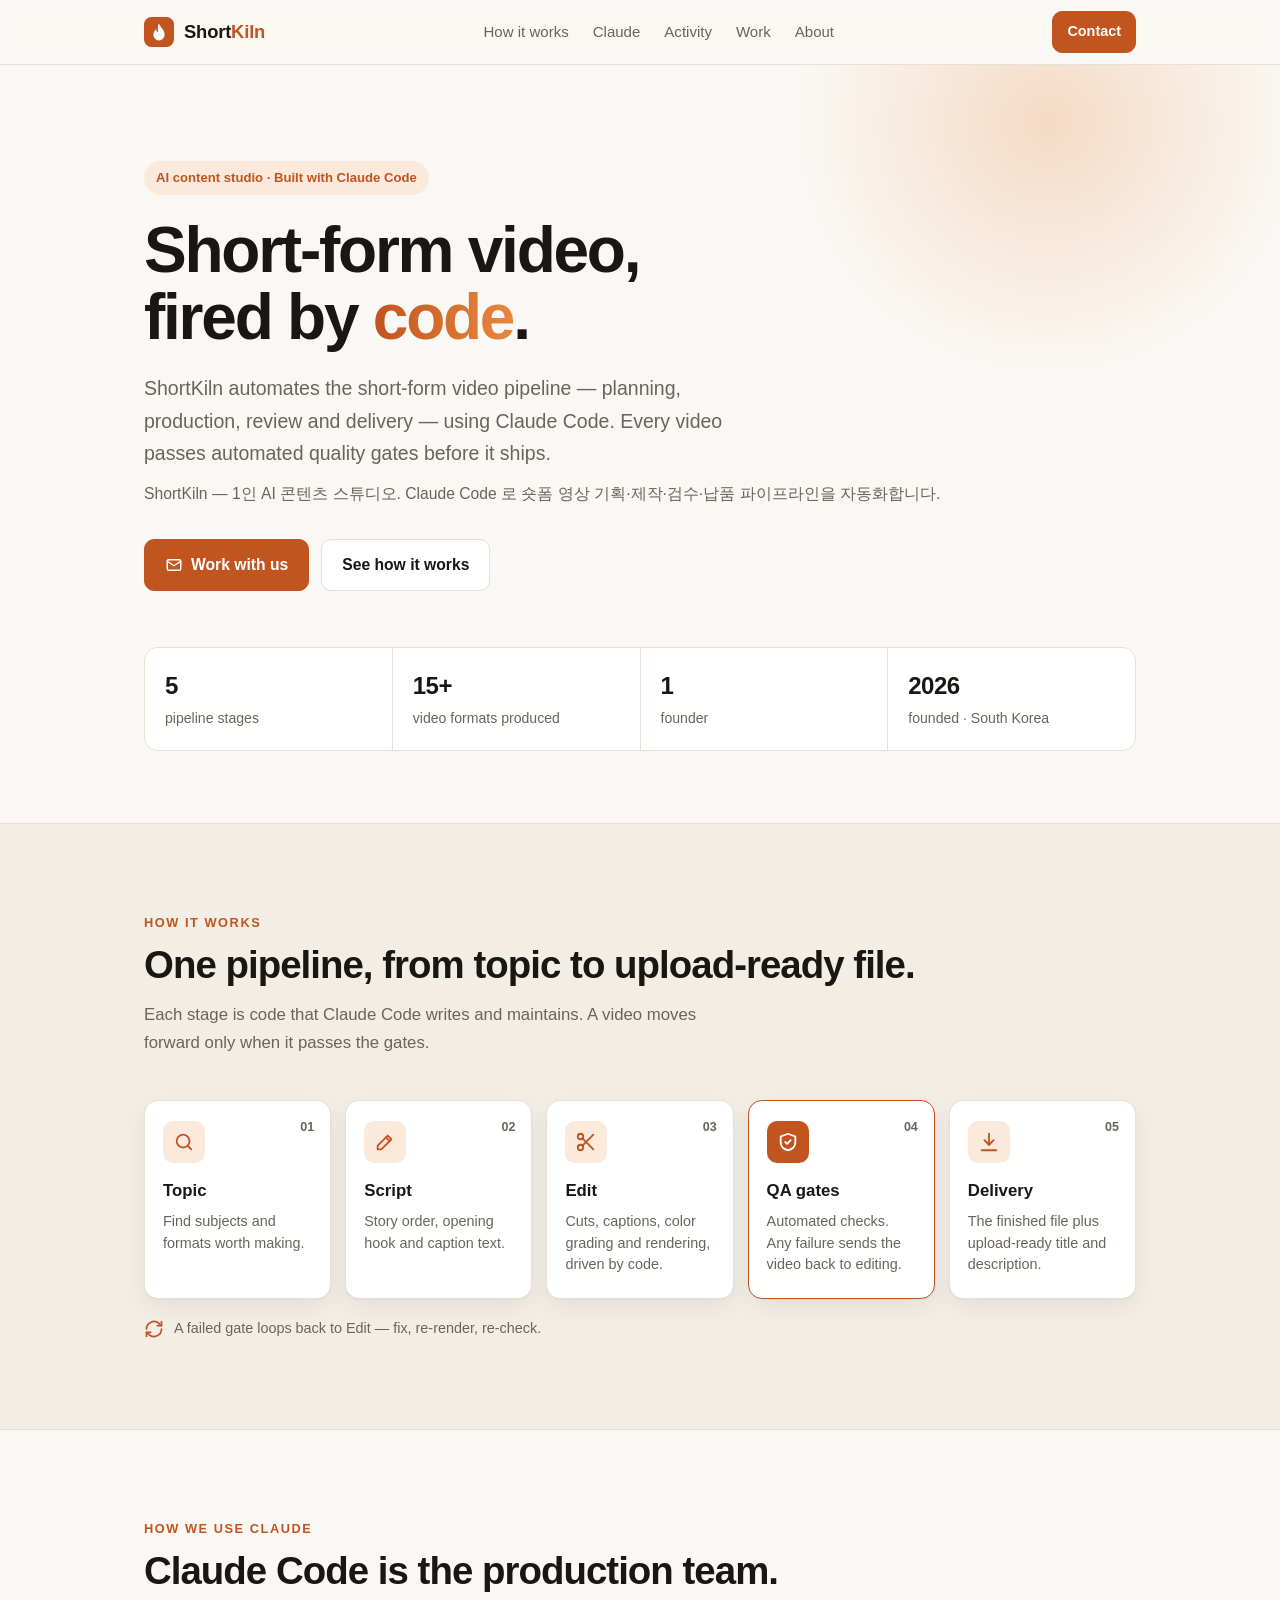
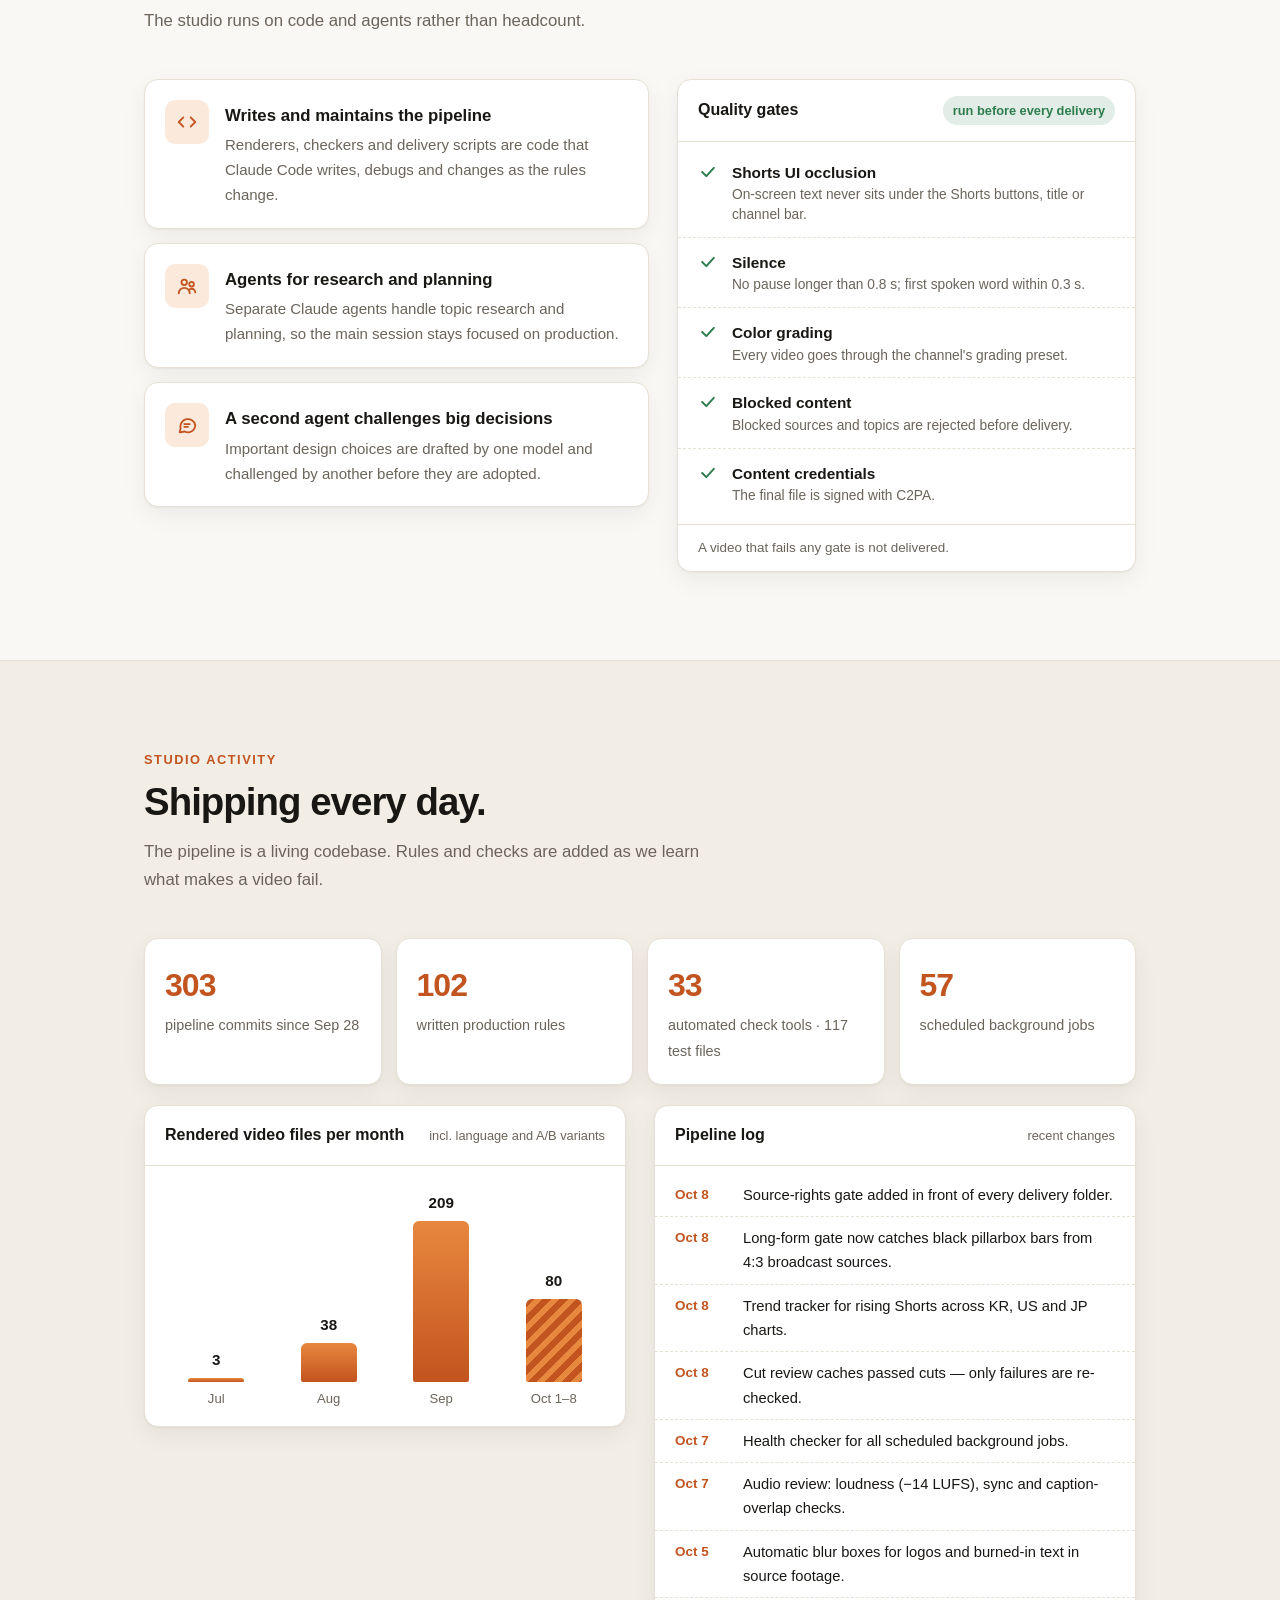
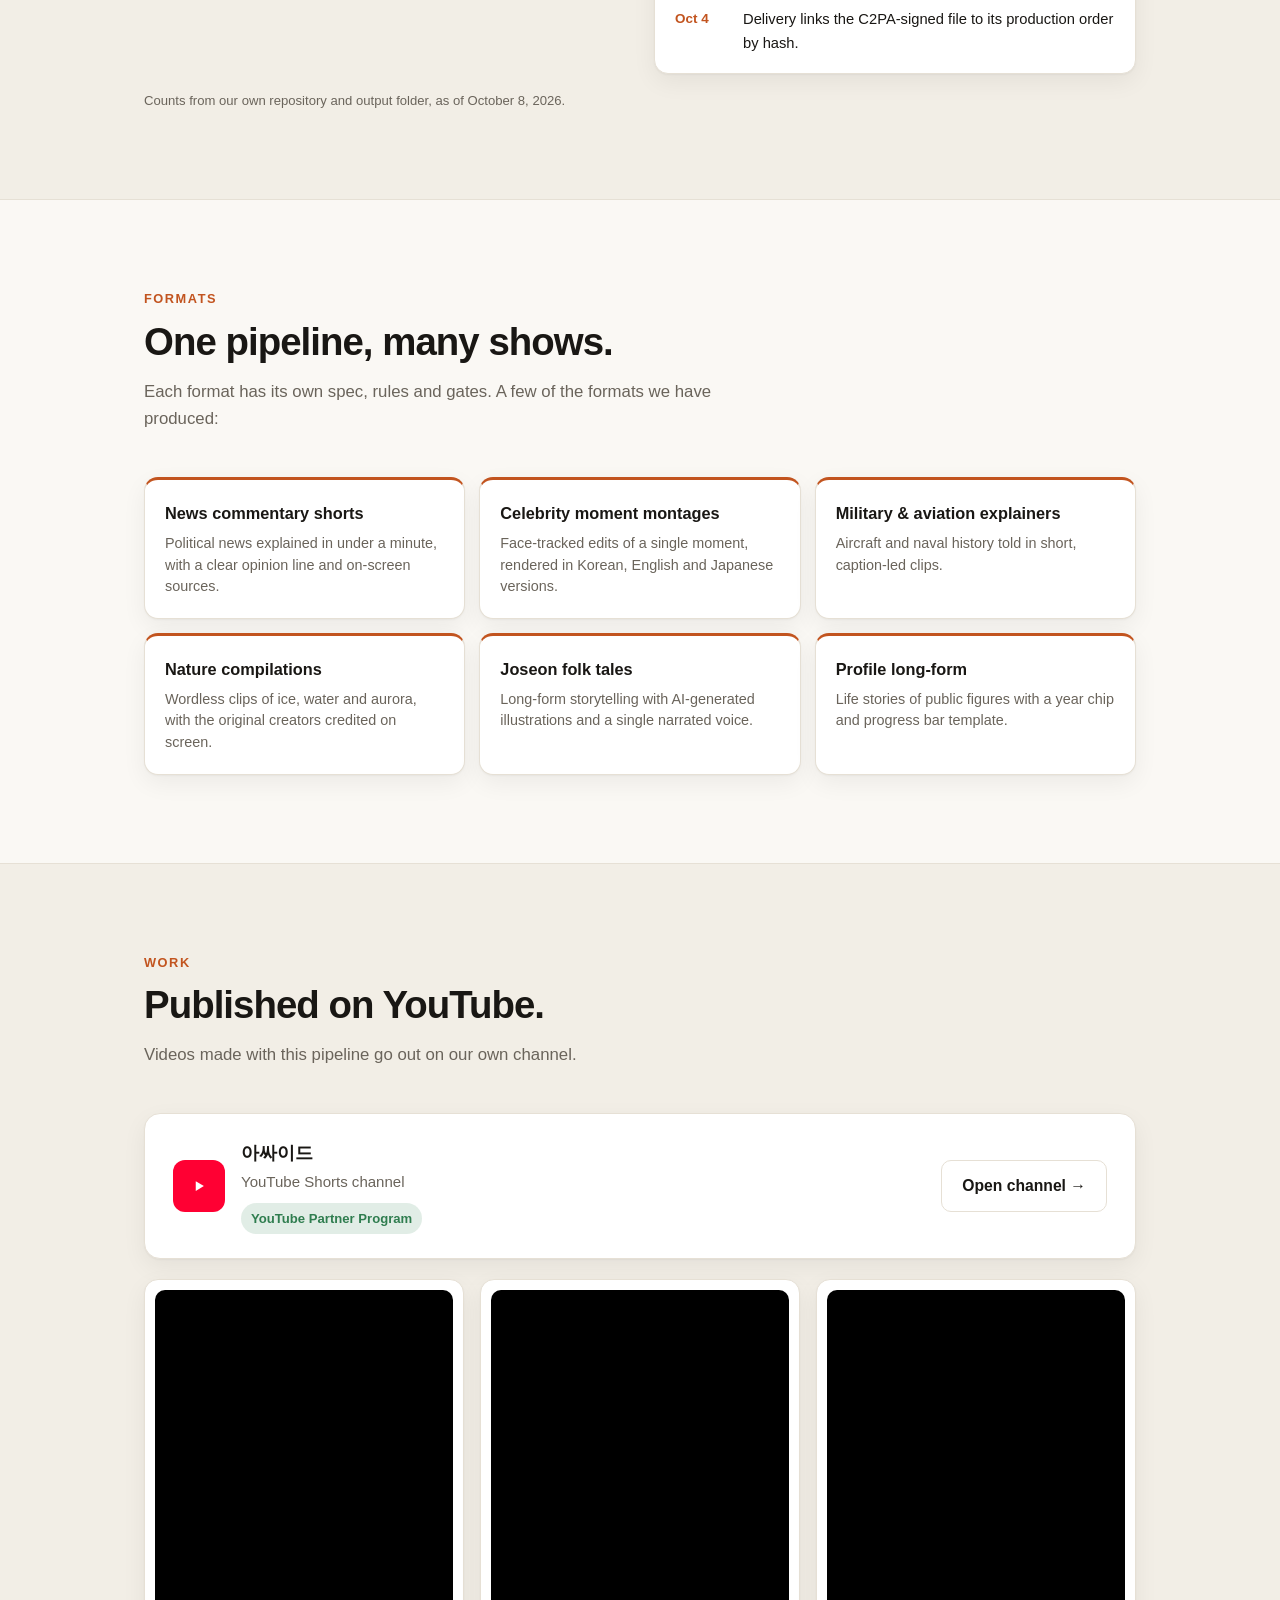
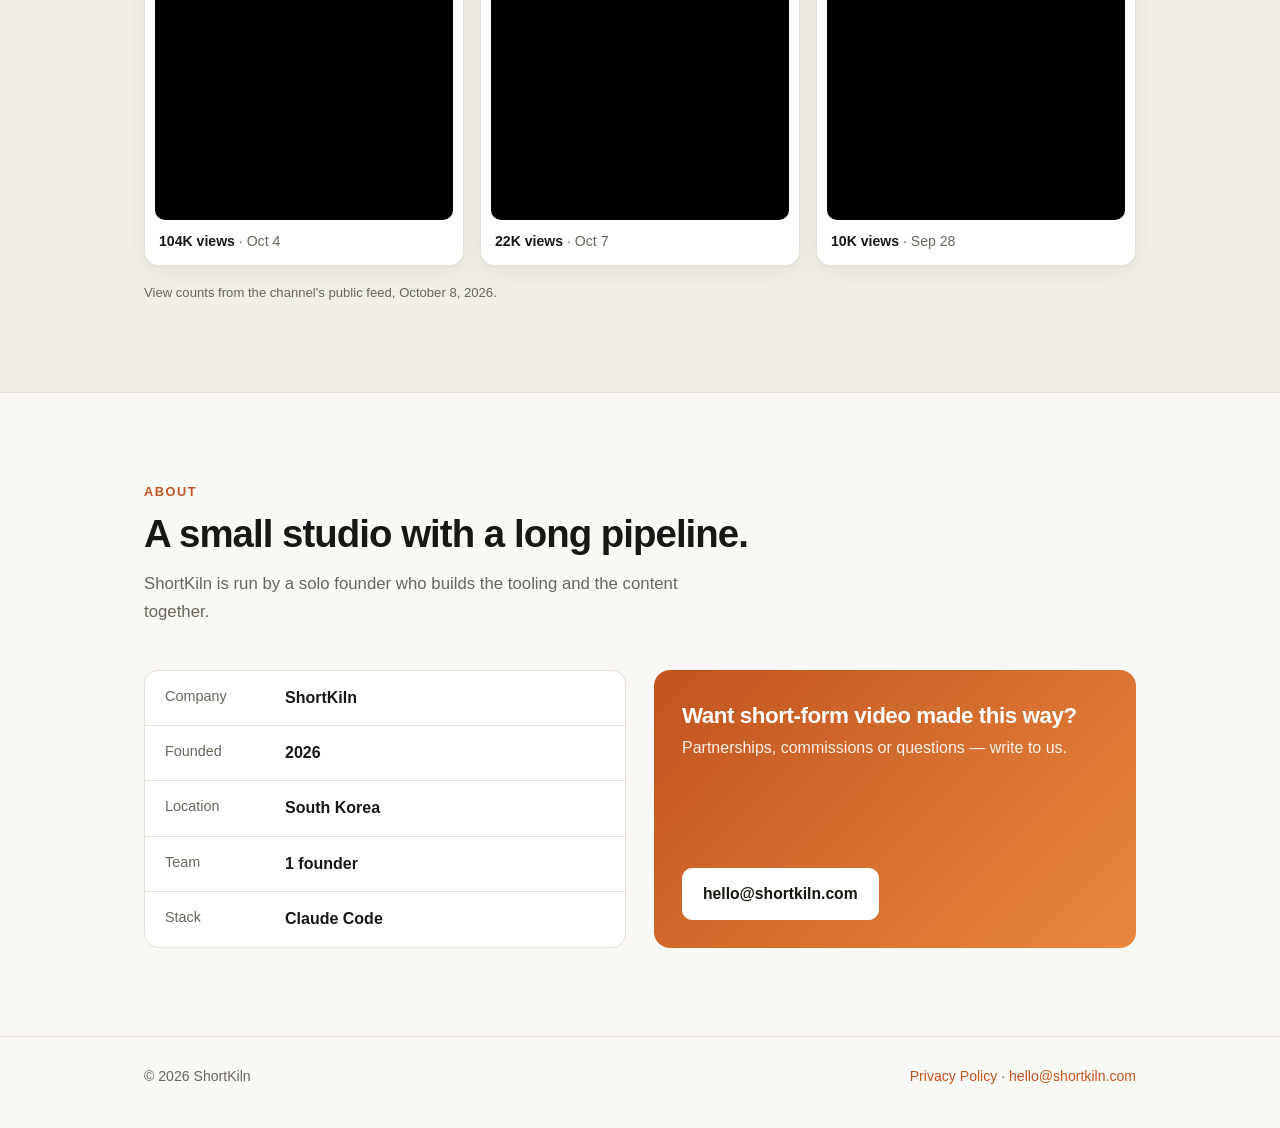
==== commit 03994159: "Embed three published Shorts with view counts; privacy note for embeds Co-Authored-By: Claude Opus 5" ====
--- a/index.html
+++ b/index.html
@@ -215,6 +215,12 @@
         </div>
         <a class="btn" href="https://www.youtube.com/channel/UCm7RTaAux9u_070UAnpNE5Q" rel="noopener">Open channel →</a>
       </div>
+      <div class="shorts">
+        <figure><iframe src="https://www.youtube-nocookie.com/embed/3M1f6f3Q5-Y" title="ShortKiln short 1" loading="lazy" allow="encrypted-media; picture-in-picture" allowfullscreen></iframe><figcaption><b>104K views</b> · Oct 4</figcaption></figure>
+        <figure><iframe src="https://www.youtube-nocookie.com/embed/CfjmXOVgDAs" title="ShortKiln short 2" loading="lazy" allow="encrypted-media; picture-in-picture" allowfullscreen></iframe><figcaption><b>22K views</b> · Oct 7</figcaption></figure>
+        <figure><iframe src="https://www.youtube-nocookie.com/embed/Ts2SnBabYtE" title="ShortKiln short 3" loading="lazy" allow="encrypted-media; picture-in-picture" allowfullscreen></iframe><figcaption><b>10K views</b> · Sep 28</figcaption></figure>
+      </div>
+      <p class="note">View counts from the channel's public feed, October 8, 2026.</p>
     </div>
   </section>
 
--- a/style.css
+++ b/style.css
@@ -173,3 +173,11 @@
 .formats p { margin: 0; color: var(--muted); font-size: .9rem; line-height: 1.5; }
 @media (max-width: 860px) { .formats { grid-template-columns: 1fr 1fr; } }
 @media (max-width: 520px) { .formats { grid-template-columns: 1fr; } }
+
+/* shorts */
+.shorts { display: grid; grid-template-columns: repeat(3, 1fr); gap: 16px; margin-top: 20px; }
+.shorts figure { margin: 0; background: var(--card); border: 1px solid var(--line); border-radius: 14px; padding: 10px; box-shadow: var(--shadow); }
+.shorts iframe { display: block; width: 100%; aspect-ratio: 9 / 16; border: 0; border-radius: 10px; background: #000; }
+.shorts figcaption { padding: 10px 4px 2px; color: var(--muted); font-size: .88rem; }
+.shorts figcaption b { color: var(--fg); }
+@media (max-width: 720px) { .shorts { grid-template-columns: 1fr 1fr; } .shorts figure:last-child { display: none; } }
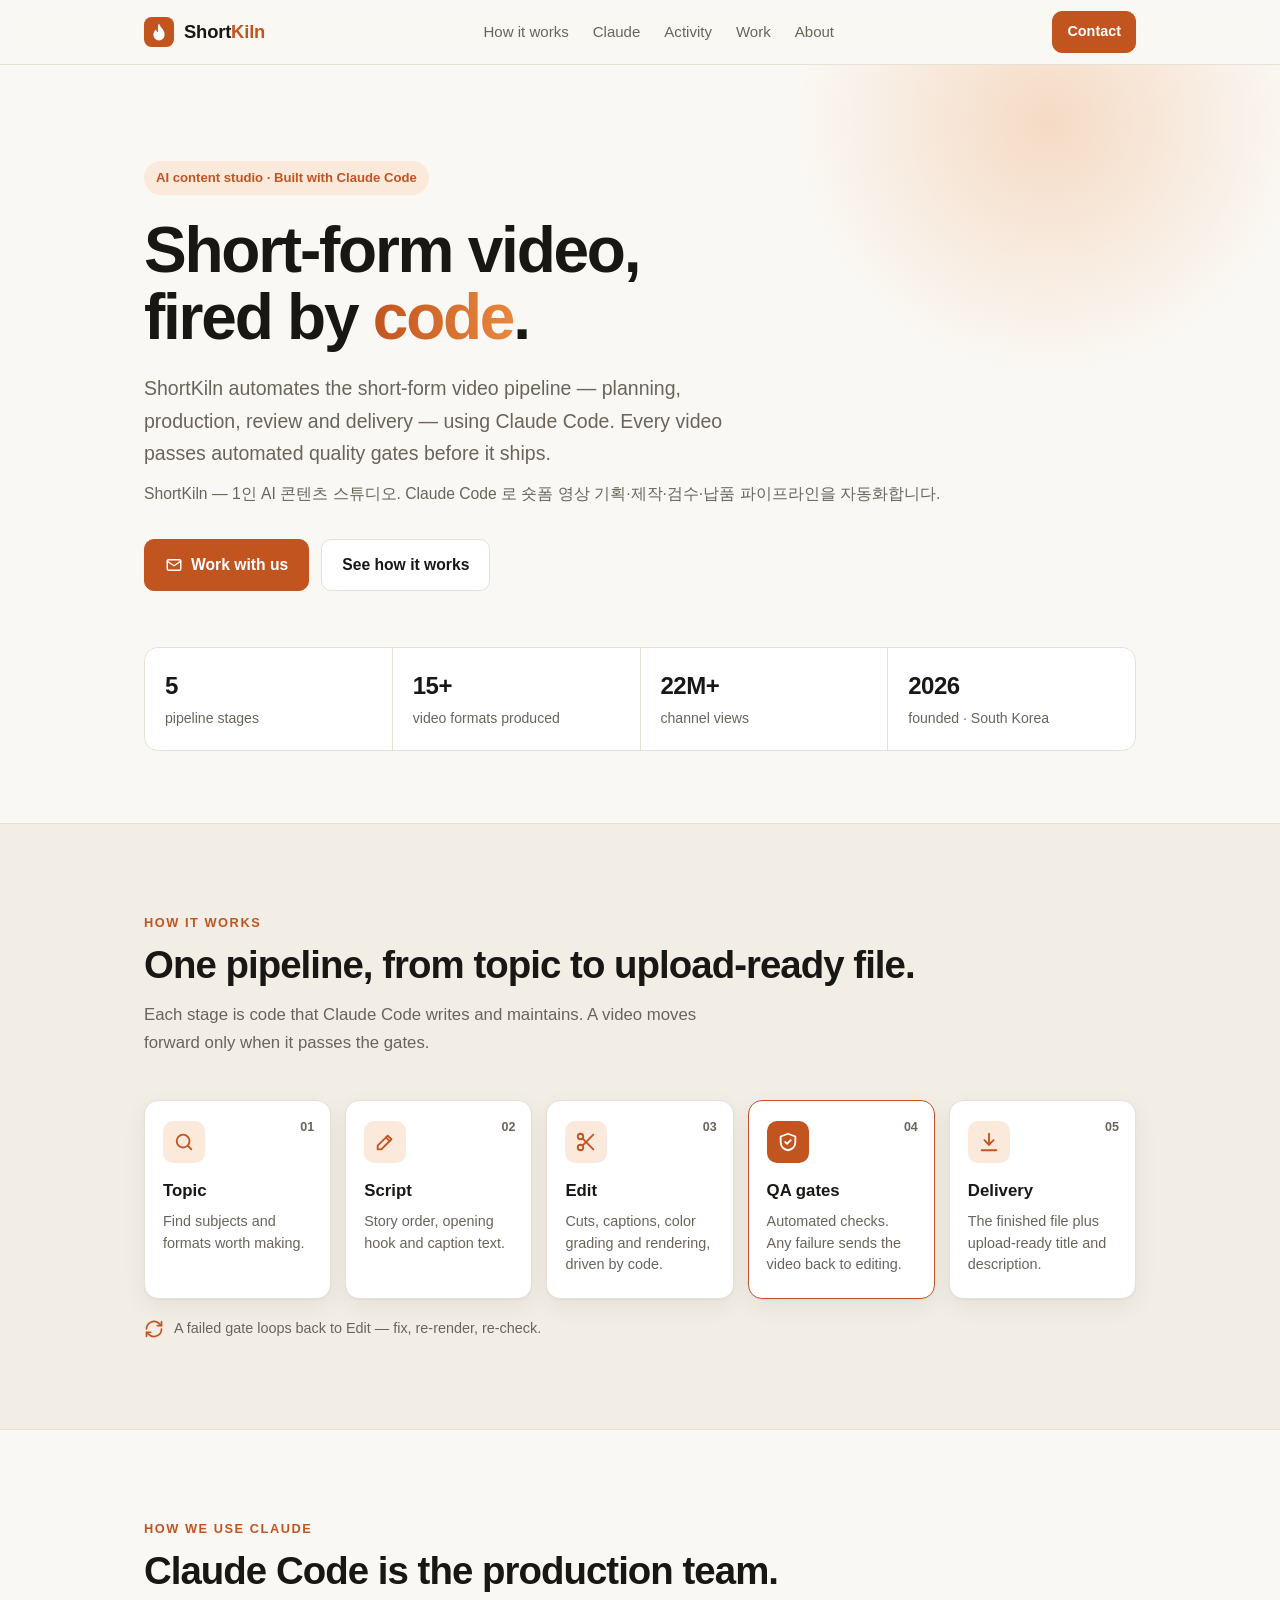
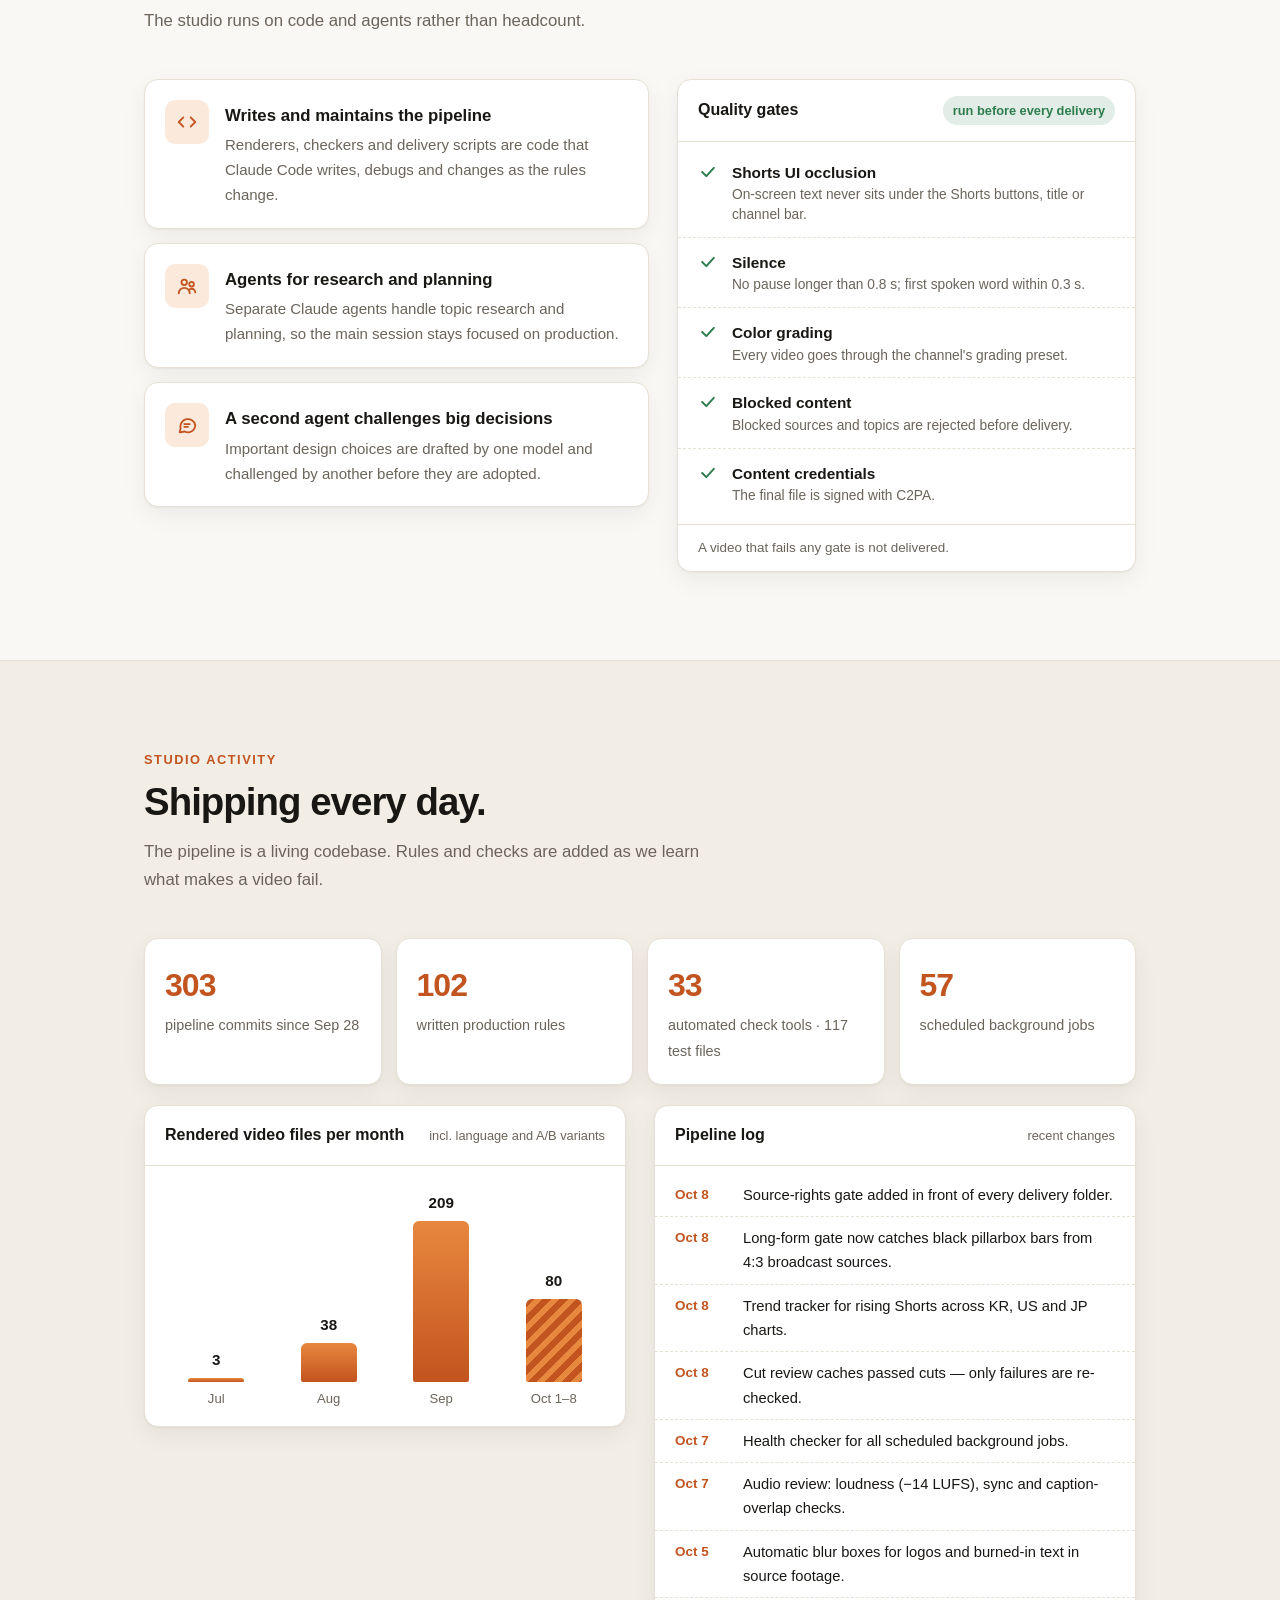
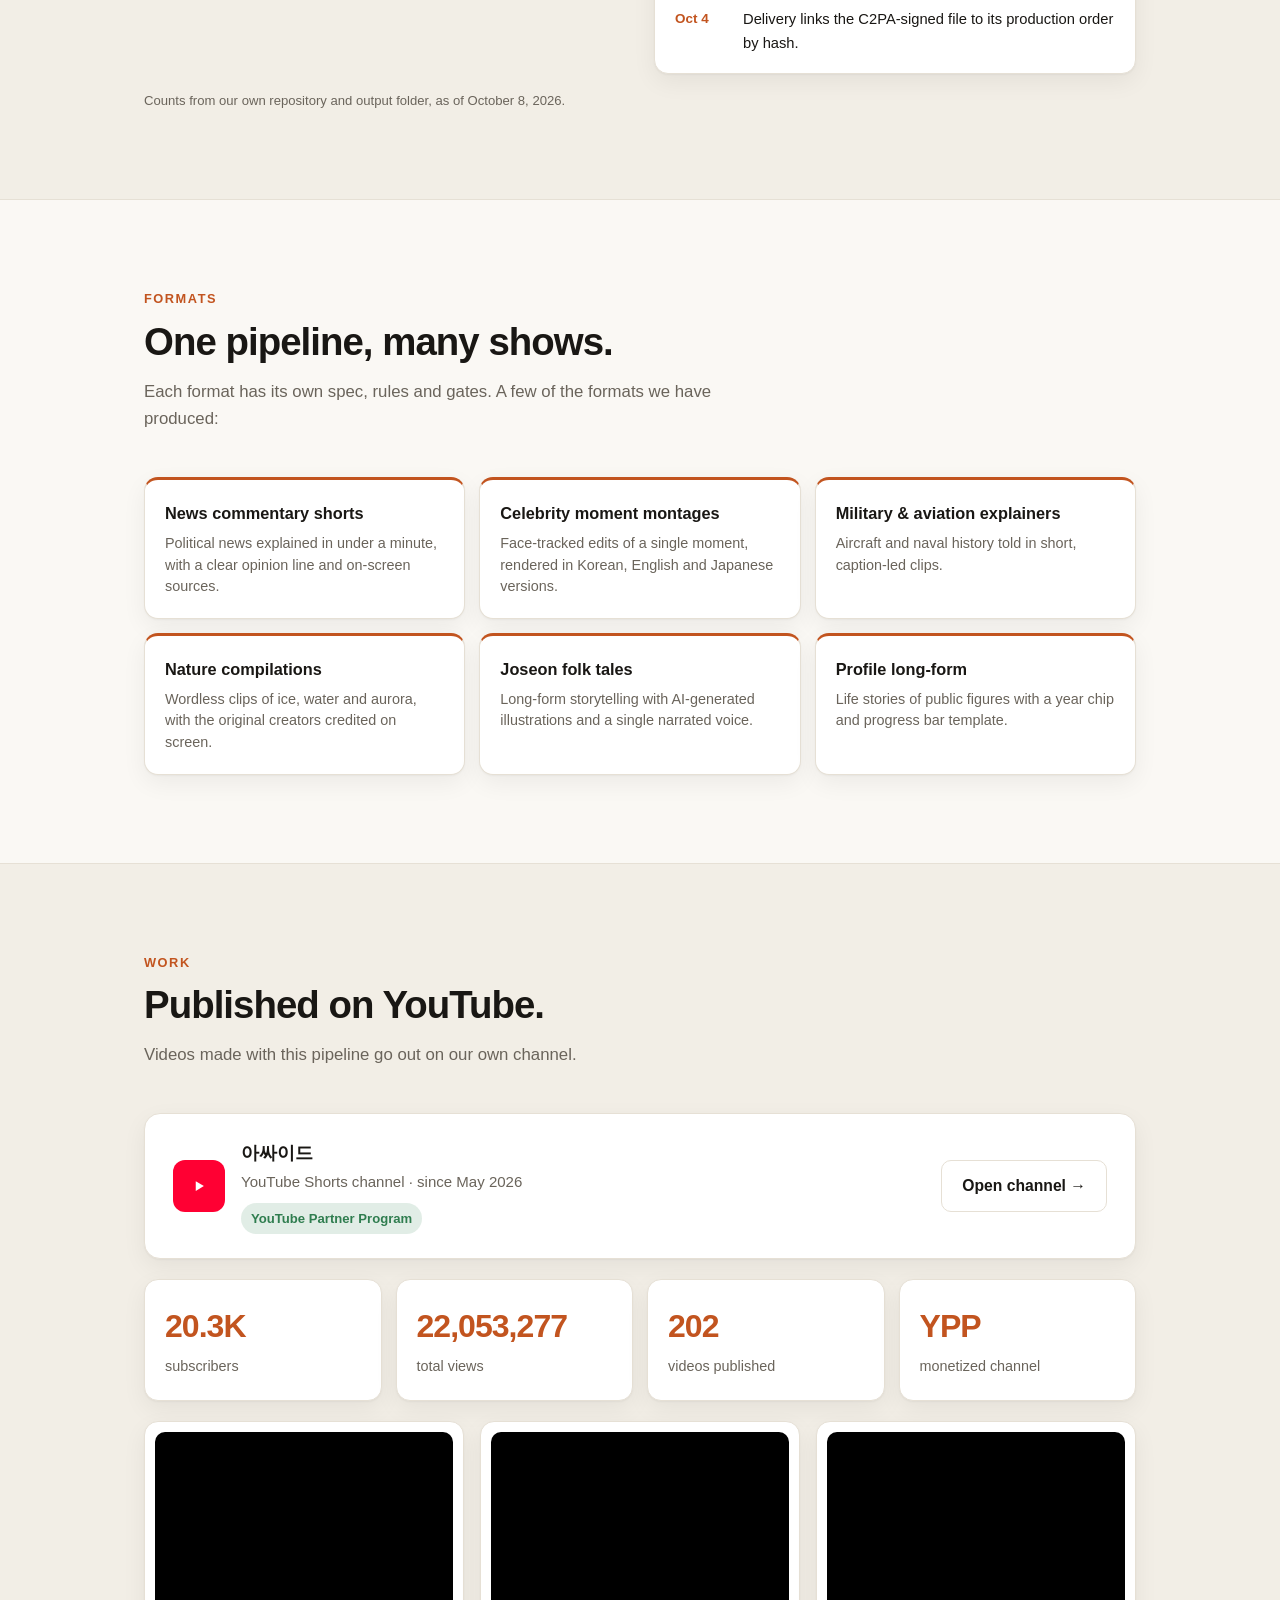
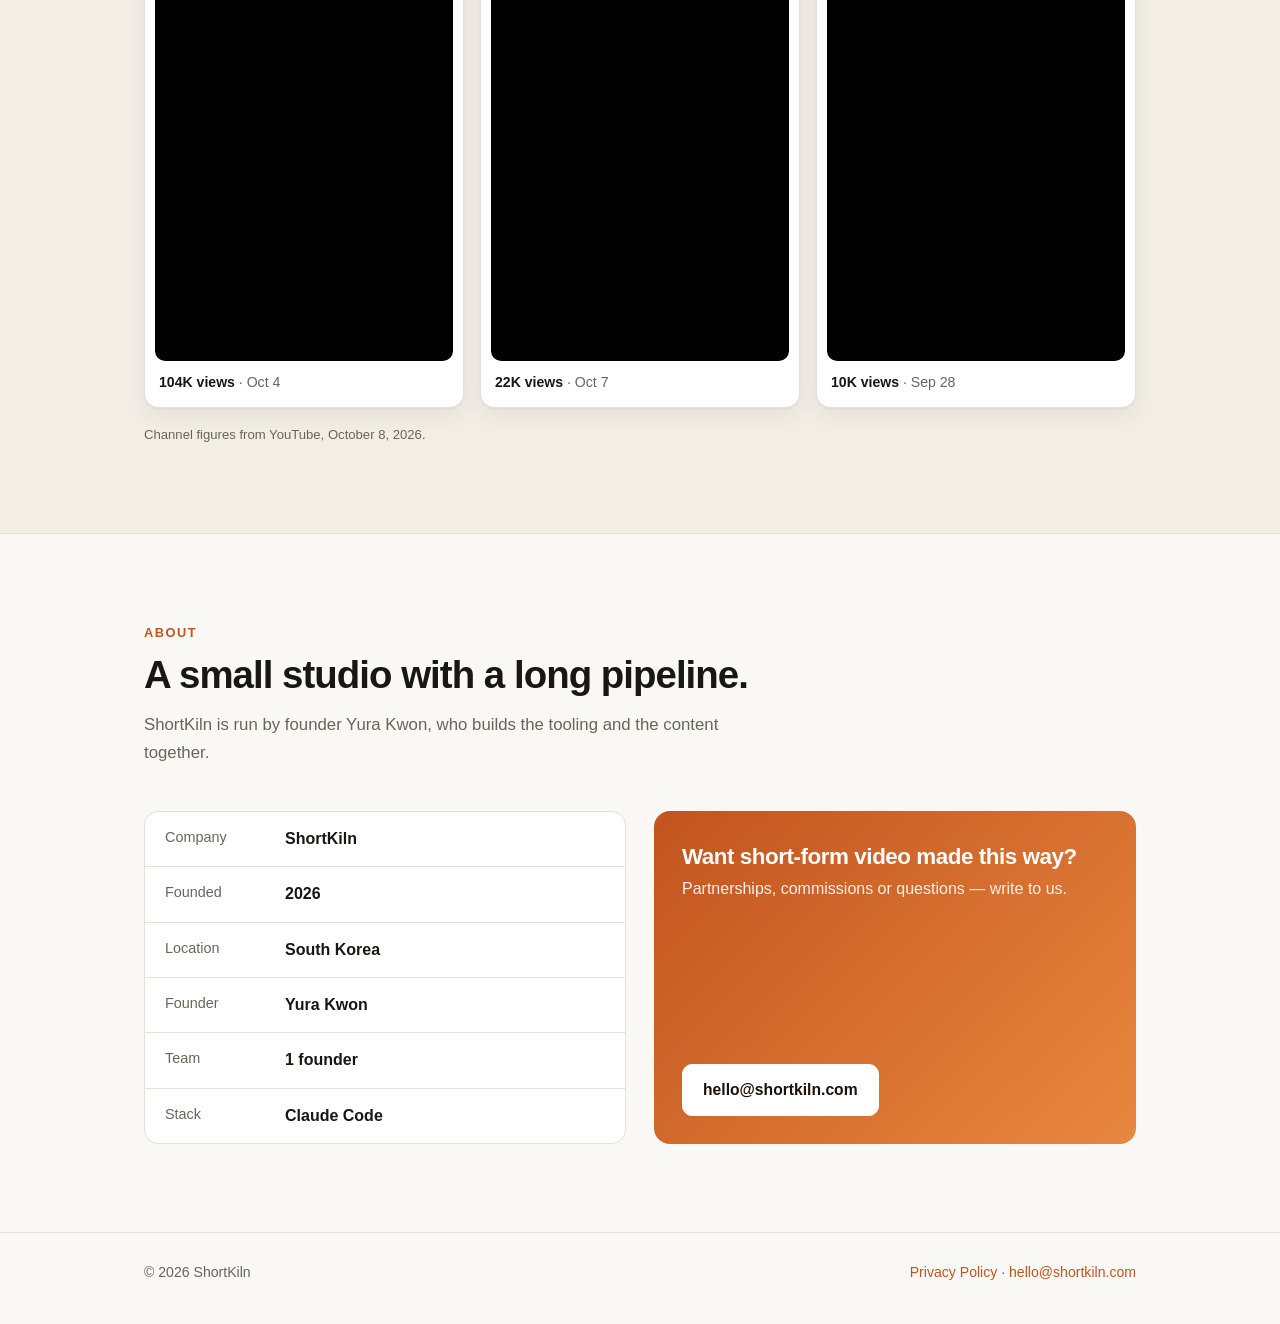
==== commit bafb1c78: "Add channel stats and founder name Co-Authored-By: Claude Opus 5.5 <noreply@anthropic.com>" ====
--- a/index.html
+++ b/index.html
@@ -50,7 +50,7 @@
       <div class="facts">
         <div><strong>5</strong><span>pipeline stages</span></div>
         <div><strong>15+</strong><span>video formats produced</span></div>
-        <div><strong>1</strong><span>founder</span></div>
+        <div><strong>22M+</strong><span>channel views</span></div>
         <div><strong>2026</strong><span>founded · South Korea</span></div>
       </div>
     </div>
@@ -209,18 +209,24 @@
           <div class="yt"><svg viewBox="0 0 24 24" fill="currentColor" aria-hidden="true"><path d="M9 7.5v9l7.5-4.5z"/></svg></div>
           <div>
             <h3>아싸이드</h3>
-            <p>YouTube Shorts channel</p>
+            <p>YouTube Shorts channel · since May 2026</p>
             <span class="badge">YouTube Partner Program</span>
           </div>
         </div>
         <a class="btn" href="https://www.youtube.com/channel/UCm7RTaAux9u_070UAnpNE5Q" rel="noopener">Open channel →</a>
+      </div>
+      <div class="stats chan">
+        <div><strong>20.3K</strong><span>subscribers</span></div>
+        <div><strong>22,053,277</strong><span>total views</span></div>
+        <div><strong>202</strong><span>videos published</span></div>
+        <div><strong>YPP</strong><span>monetized channel</span></div>
       </div>
       <div class="shorts">
         <figure><iframe src="https://www.youtube-nocookie.com/embed/3M1f6f3Q5-Y" title="ShortKiln short 1" loading="lazy" allow="encrypted-media; picture-in-picture" allowfullscreen></iframe><figcaption><b>104K views</b> · Oct 4</figcaption></figure>
         <figure><iframe src="https://www.youtube-nocookie.com/embed/CfjmXOVgDAs" title="ShortKiln short 2" loading="lazy" allow="encrypted-media; picture-in-picture" allowfullscreen></iframe><figcaption><b>22K views</b> · Oct 7</figcaption></figure>
         <figure><iframe src="https://www.youtube-nocookie.com/embed/Ts2SnBabYtE" title="ShortKiln short 3" loading="lazy" allow="encrypted-media; picture-in-picture" allowfullscreen></iframe><figcaption><b>10K views</b> · Sep 28</figcaption></figure>
       </div>
-      <p class="note">View counts from the channel's public feed, October 8, 2026.</p>
+      <p class="note">Channel figures from YouTube, October 8, 2026.</p>
     </div>
   </section>
 
@@ -228,12 +234,13 @@
     <div class="wrap">
       <p class="kicker">About</p>
       <h2>A small studio with a long pipeline.</h2>
-      <p class="sub">ShortKiln is run by a solo founder who builds the tooling and the content together.</p>
+      <p class="sub">ShortKiln is run by founder Yura Kwon, who builds the tooling and the content together.</p>
       <div class="about">
         <dl>
           <div><dt>Company</dt><dd>ShortKiln</dd></div>
           <div><dt>Founded</dt><dd>2026</dd></div>
           <div><dt>Location</dt><dd>South Korea</dd></div>
+          <div><dt>Founder</dt><dd>Yura Kwon</dd></div>
           <div><dt>Team</dt><dd>1 founder</dd></div>
           <div><dt>Stack</dt><dd>Claude Code</dd></div>
         </dl>
--- a/style.css
+++ b/style.css
@@ -181,3 +181,5 @@
 .shorts figcaption { padding: 10px 4px 2px; color: var(--muted); font-size: .88rem; }
 .shorts figcaption b { color: var(--fg); }
 @media (max-width: 720px) { .shorts { grid-template-columns: 1fr 1fr; } .shorts figure:last-child { display: none; } }
+
+.stats.chan { margin: 20px 0 0; }
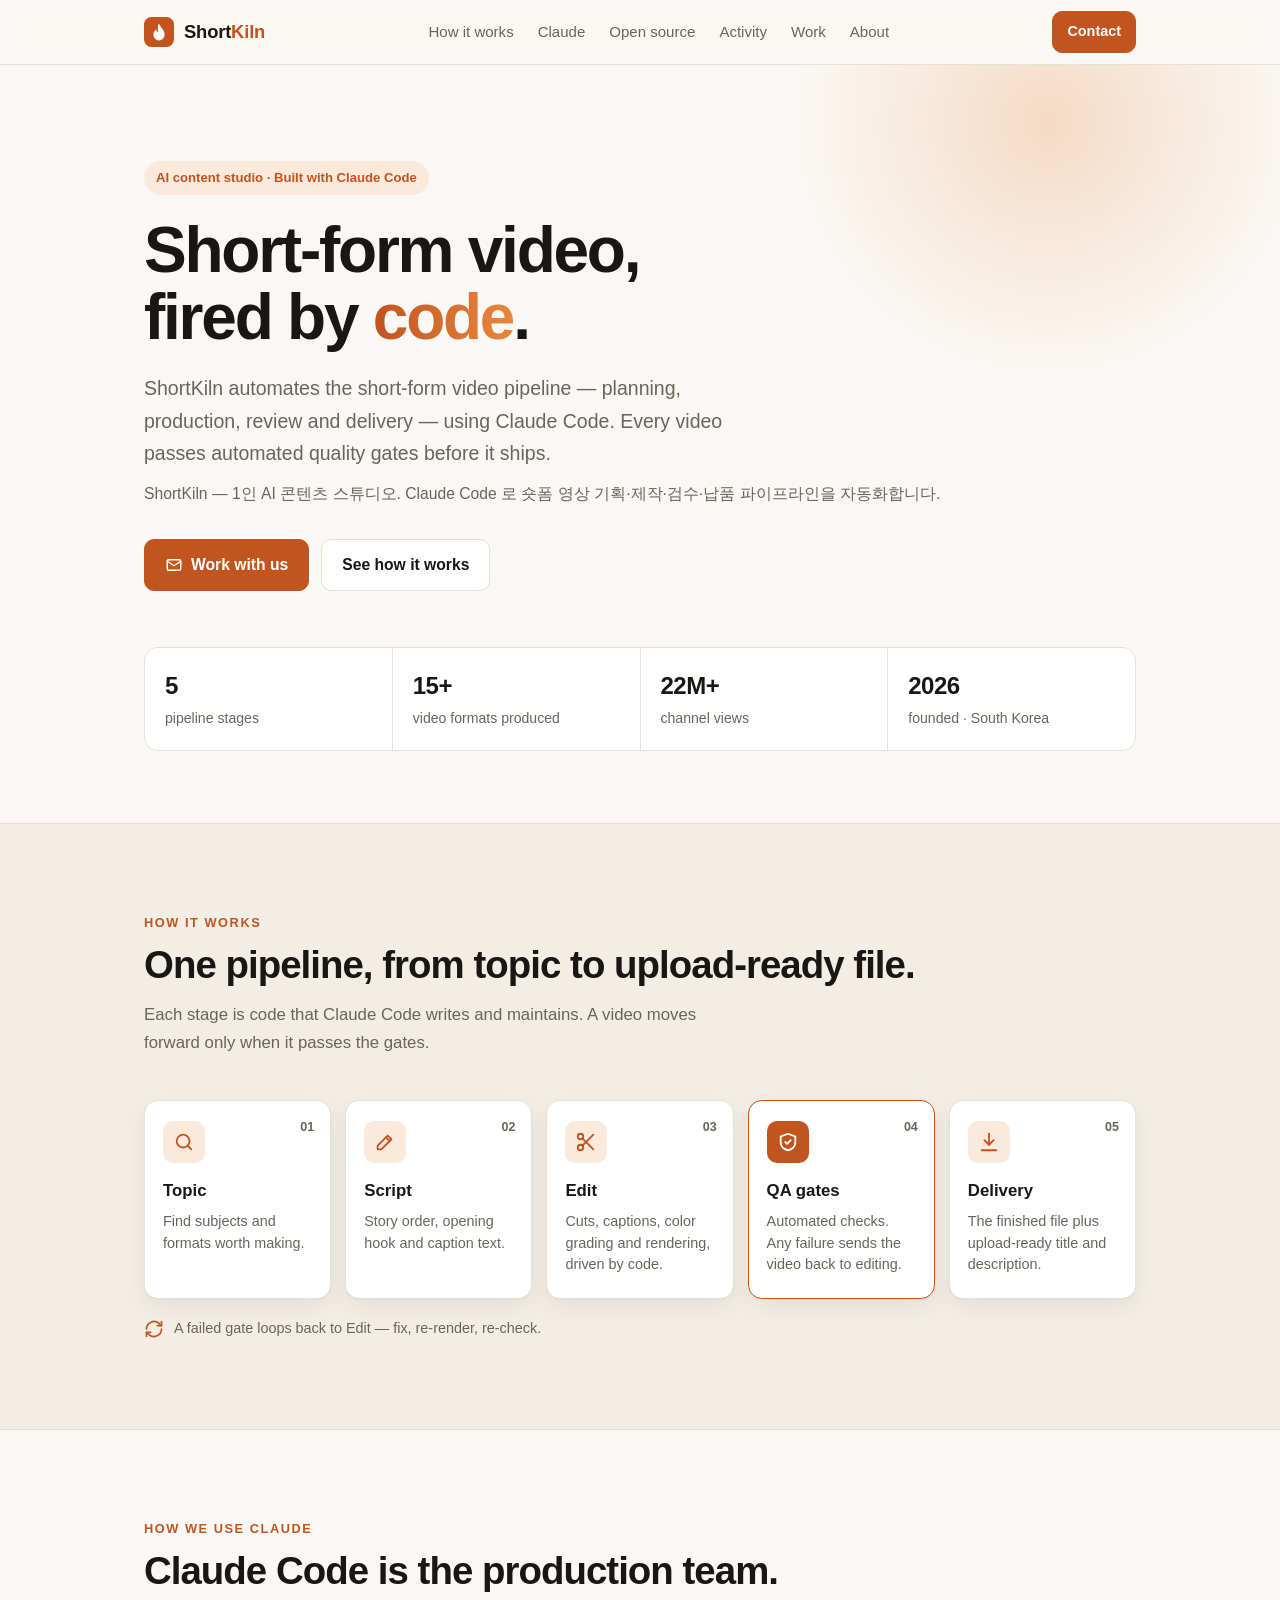
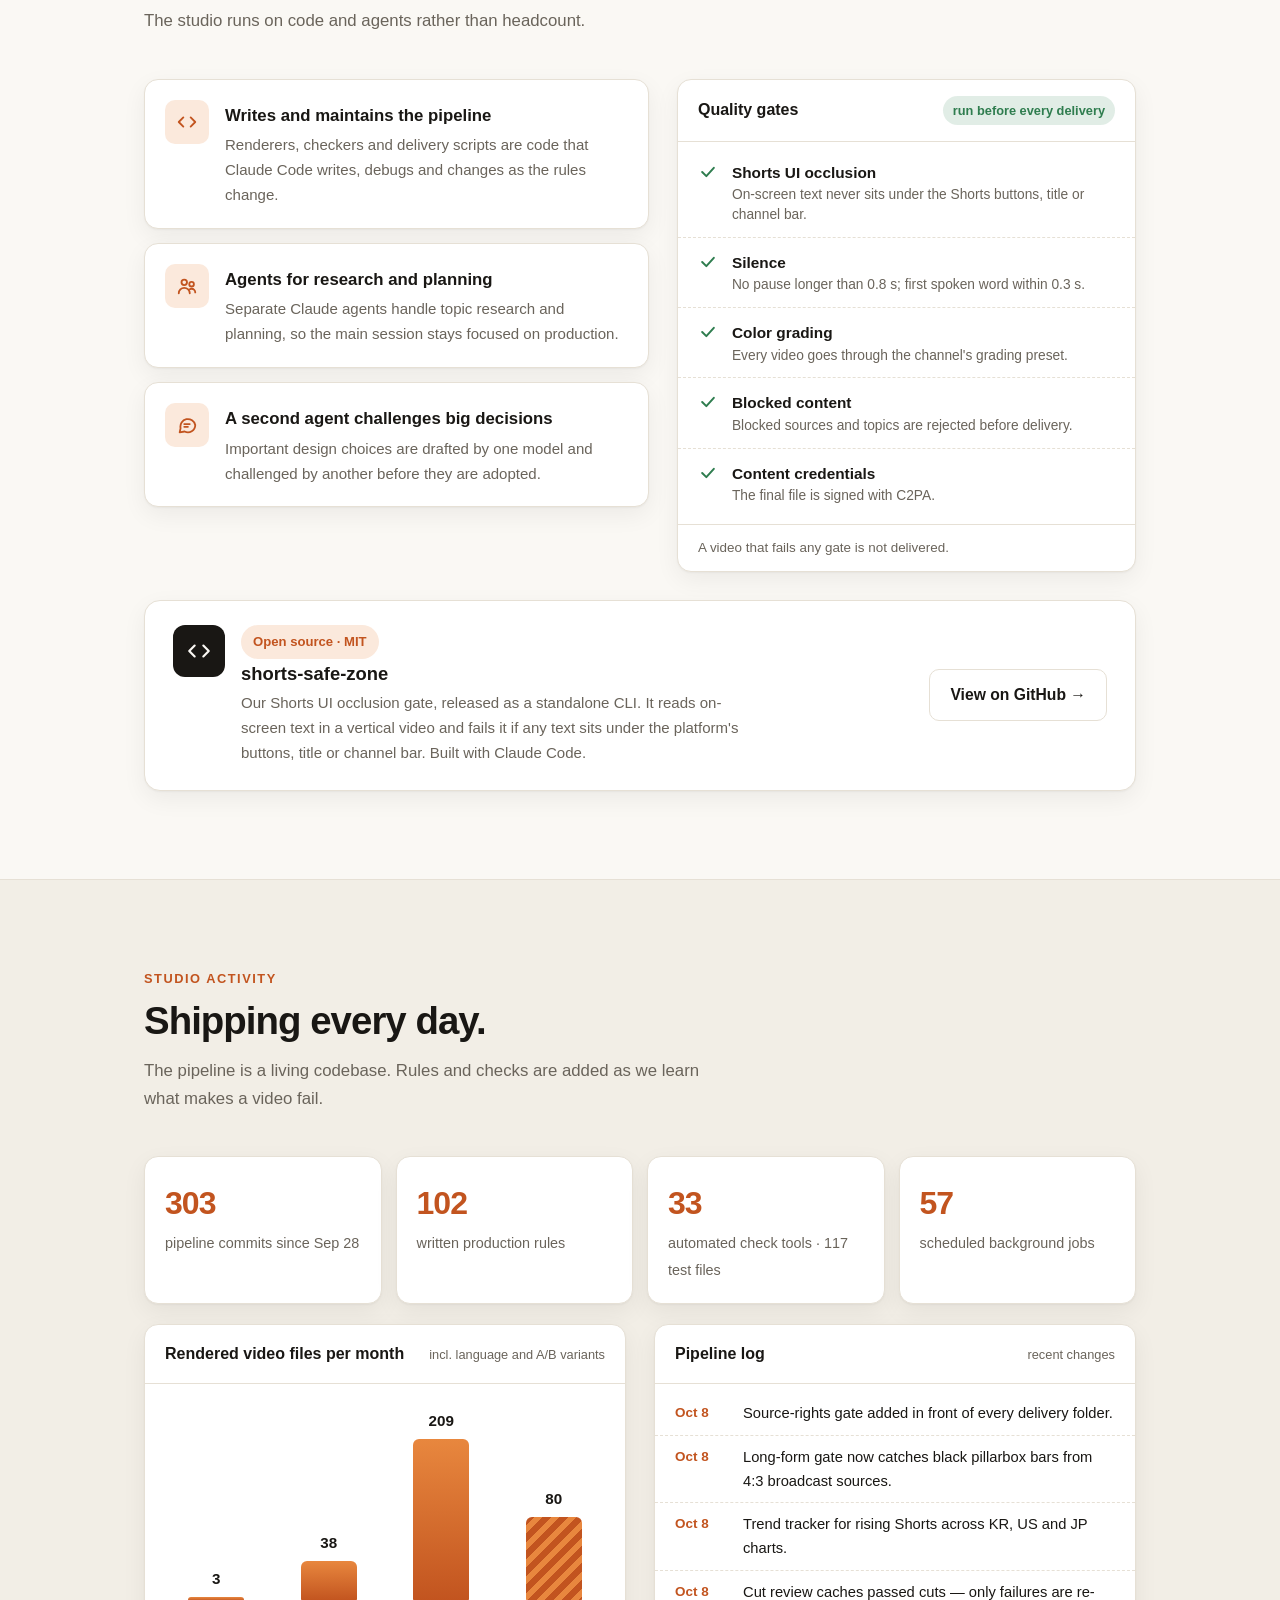
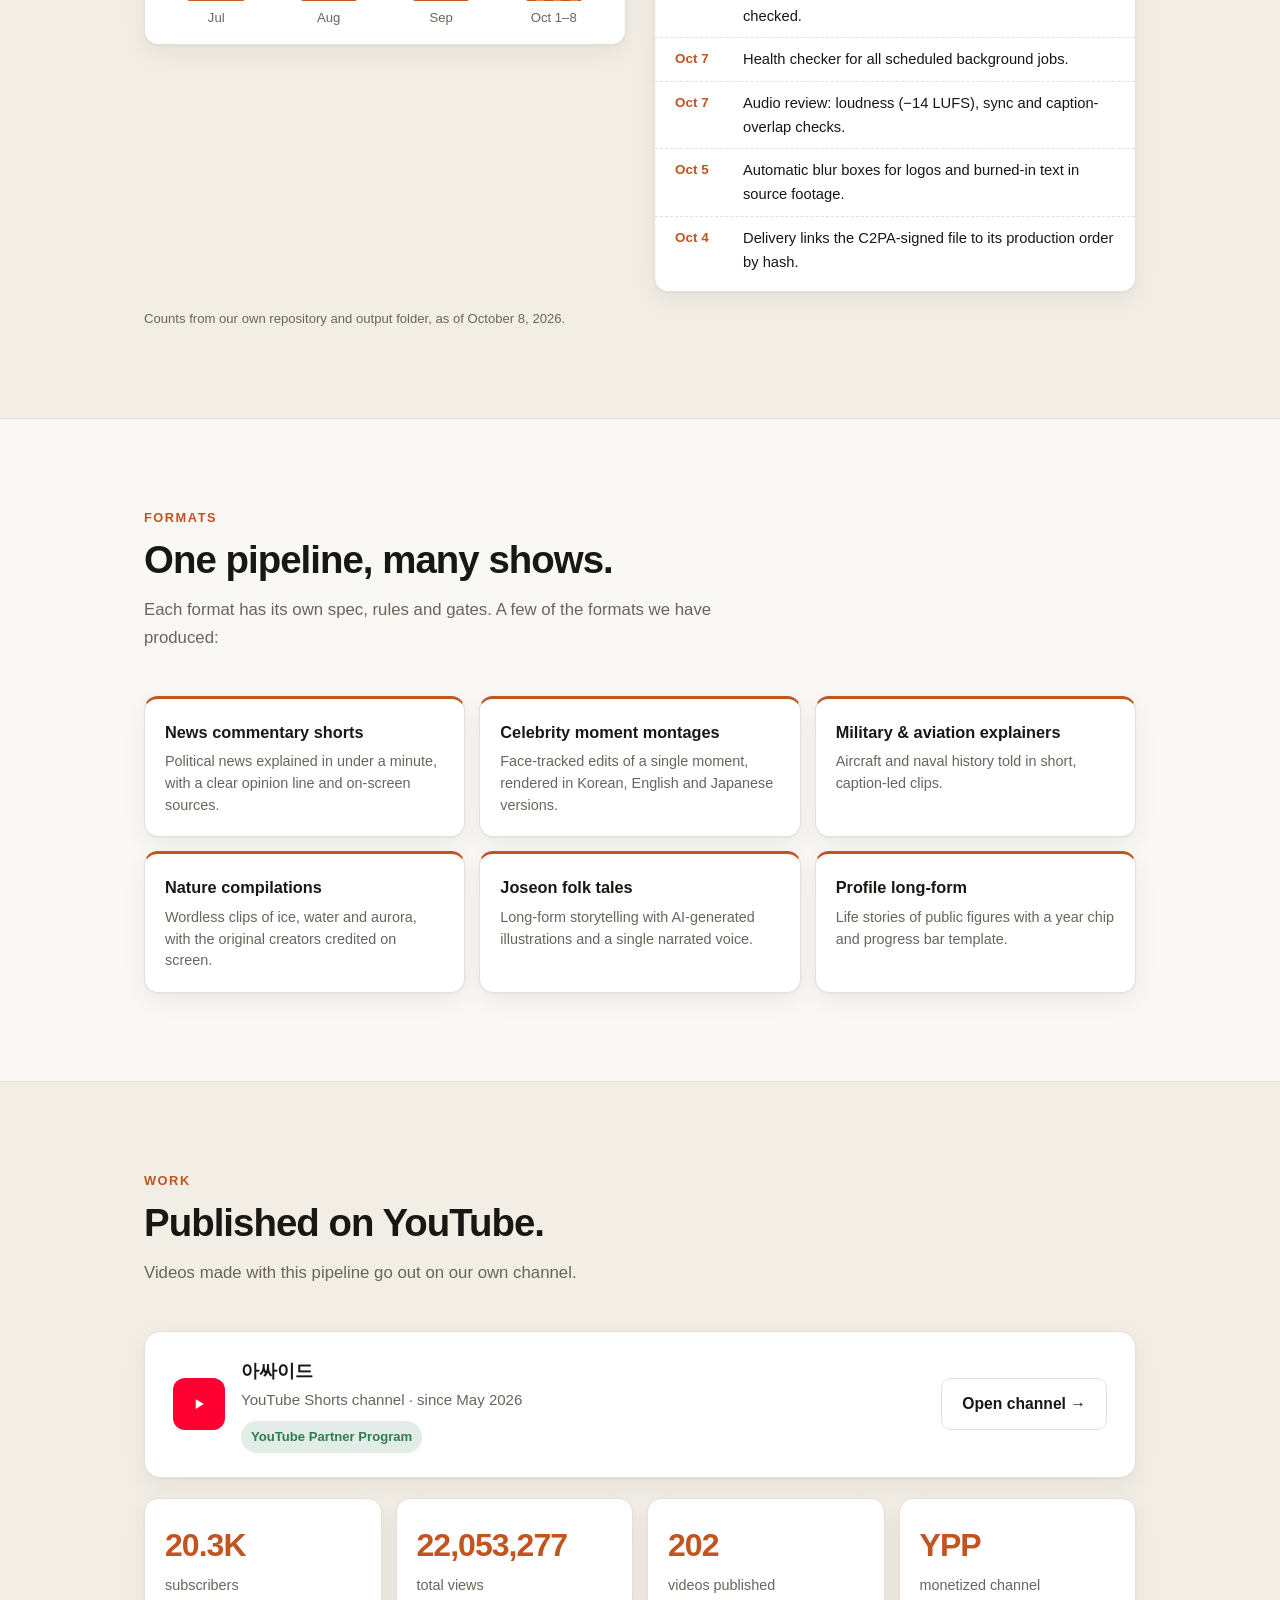
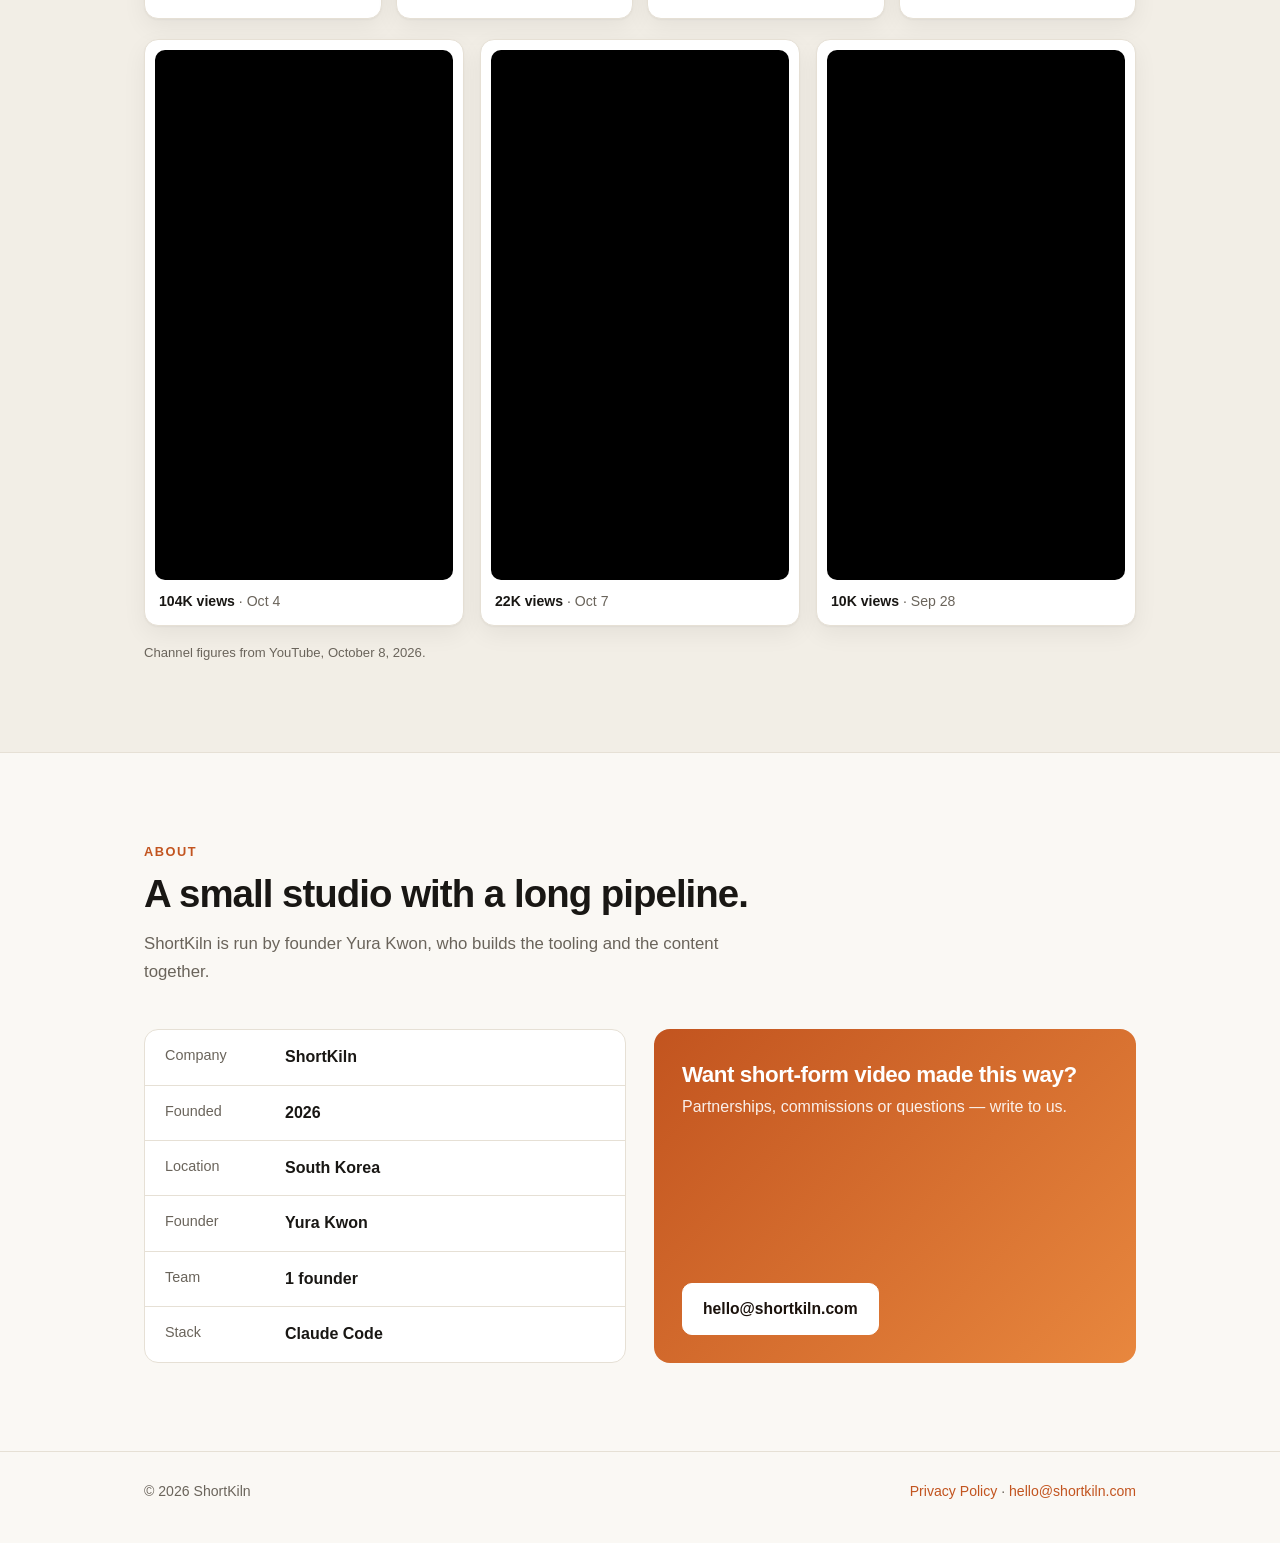
==== commit d6987fe6: "Add open-source shorts-safe-zone card and nav link Co-Authored-By: Claude Opus 5.5 <noreply@anthropi" ====
--- a/index.html
+++ b/index.html
@@ -25,6 +25,7 @@
     <nav class="links">
       <a href="#how">How it works</a>
       <a href="#claude">Claude</a>
+      <a href="#oss">Open source</a>
       <a href="#activity">Activity</a>
       <a href="#work">Work</a>
       <a href="#about">About</a>
@@ -141,6 +142,17 @@
           <footer>A video that fails any gate is not delivered.</footer>
         </div>
       </div>
+      <div class="work-card oss" id="oss">
+        <div class="who">
+          <div class="yt gh"><svg viewBox="0 0 24 24" fill="none" stroke="currentColor" stroke-width="2" stroke-linecap="round" stroke-linejoin="round" aria-hidden="true"><path d="m8 7-5 5 5 5"/><path d="m16 7 5 5-5 5"/></svg></div>
+          <div>
+            <span class="eyebrow">Open source · MIT</span>
+            <h3>shorts-safe-zone</h3>
+            <p>Our Shorts UI occlusion gate, released as a standalone CLI. It reads on-screen text in a vertical video and fails it if any text sits under the platform's buttons, title or channel bar. Built with Claude Code.</p>
+          </div>
+        </div>
+        <a class="btn" href="https://github.com/eiaimulyo-pixel/shorts-safe-zone" rel="noopener">View on GitHub →</a>
+      </div>
     </div>
   </section>
 
--- a/style.css
+++ b/style.css
@@ -120,6 +120,10 @@
 .work-card .yt svg { width: 26px; height: 26px; }
 .work-card h3 { margin: 0; font-size: 1.15rem; }
 .work-card p { margin: 2px 0 0; color: var(--muted); font-size: .94rem; }
+.work-card.oss { margin-top: 28px; }
+.work-card.oss .who { align-items: flex-start; flex: 1 1 420px; }
+.work-card.oss p { max-width: 62ch; }
+.work-card .yt.gh { background: var(--fg); color: var(--bg); }
 .badge { display: inline-flex; align-items: center; gap: 6px; font-size: .82rem; font-weight: 600; color: var(--ok); background: color-mix(in srgb, var(--ok) 14%, transparent); padding: 5px 10px; border-radius: 999px; margin-top: 8px; }
 
 /* about / contact */
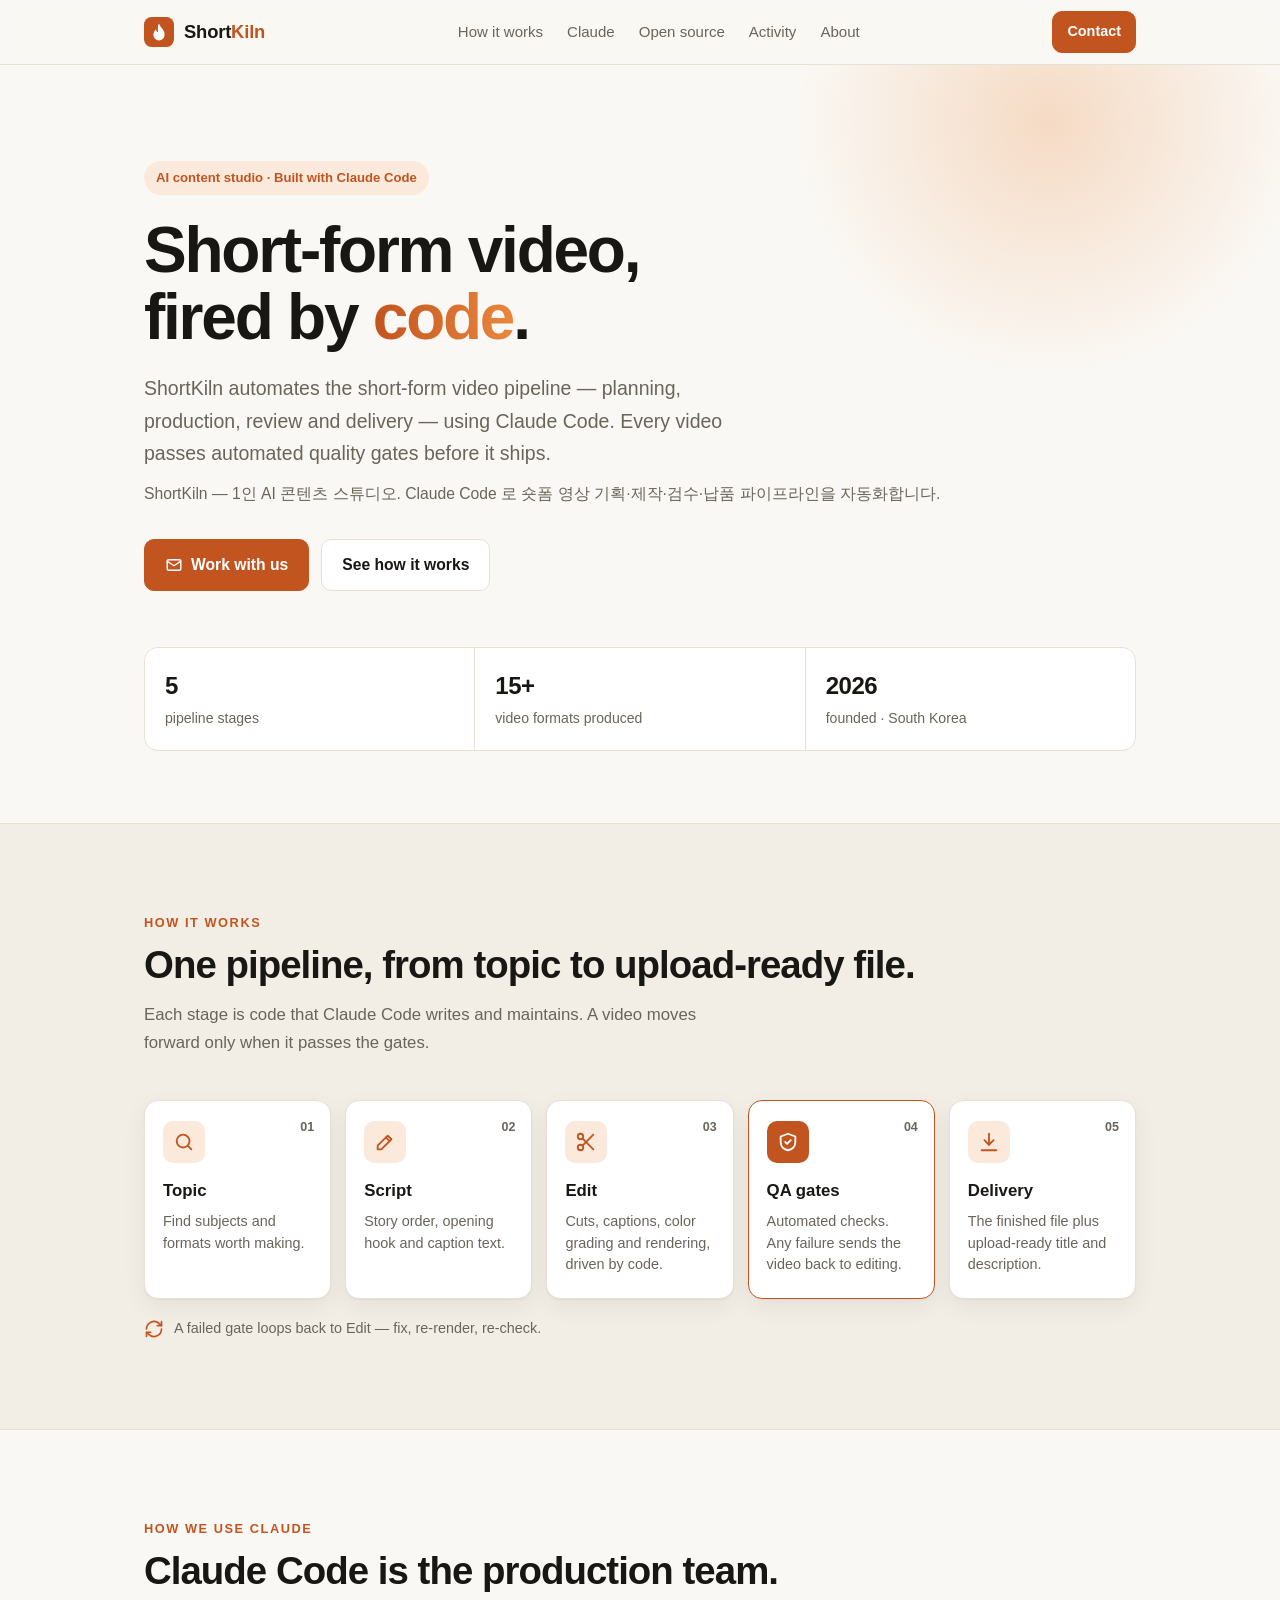
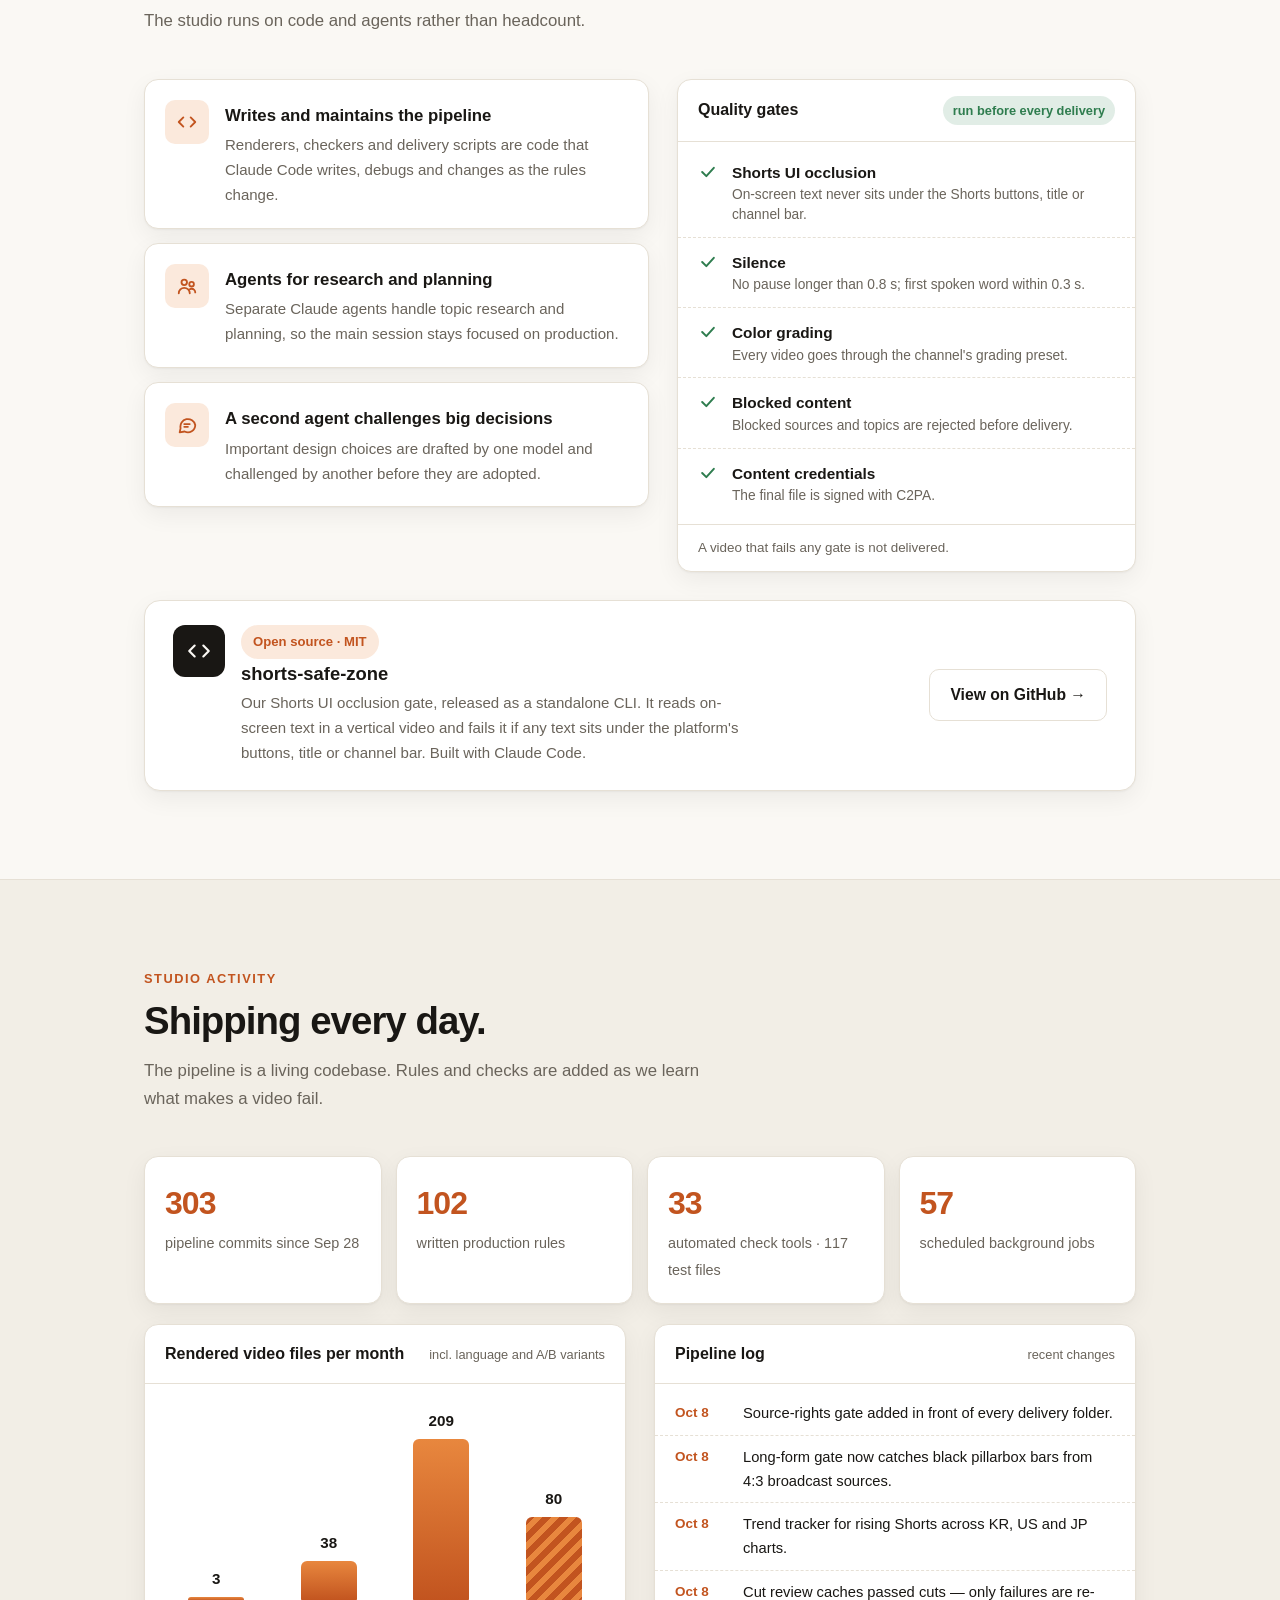
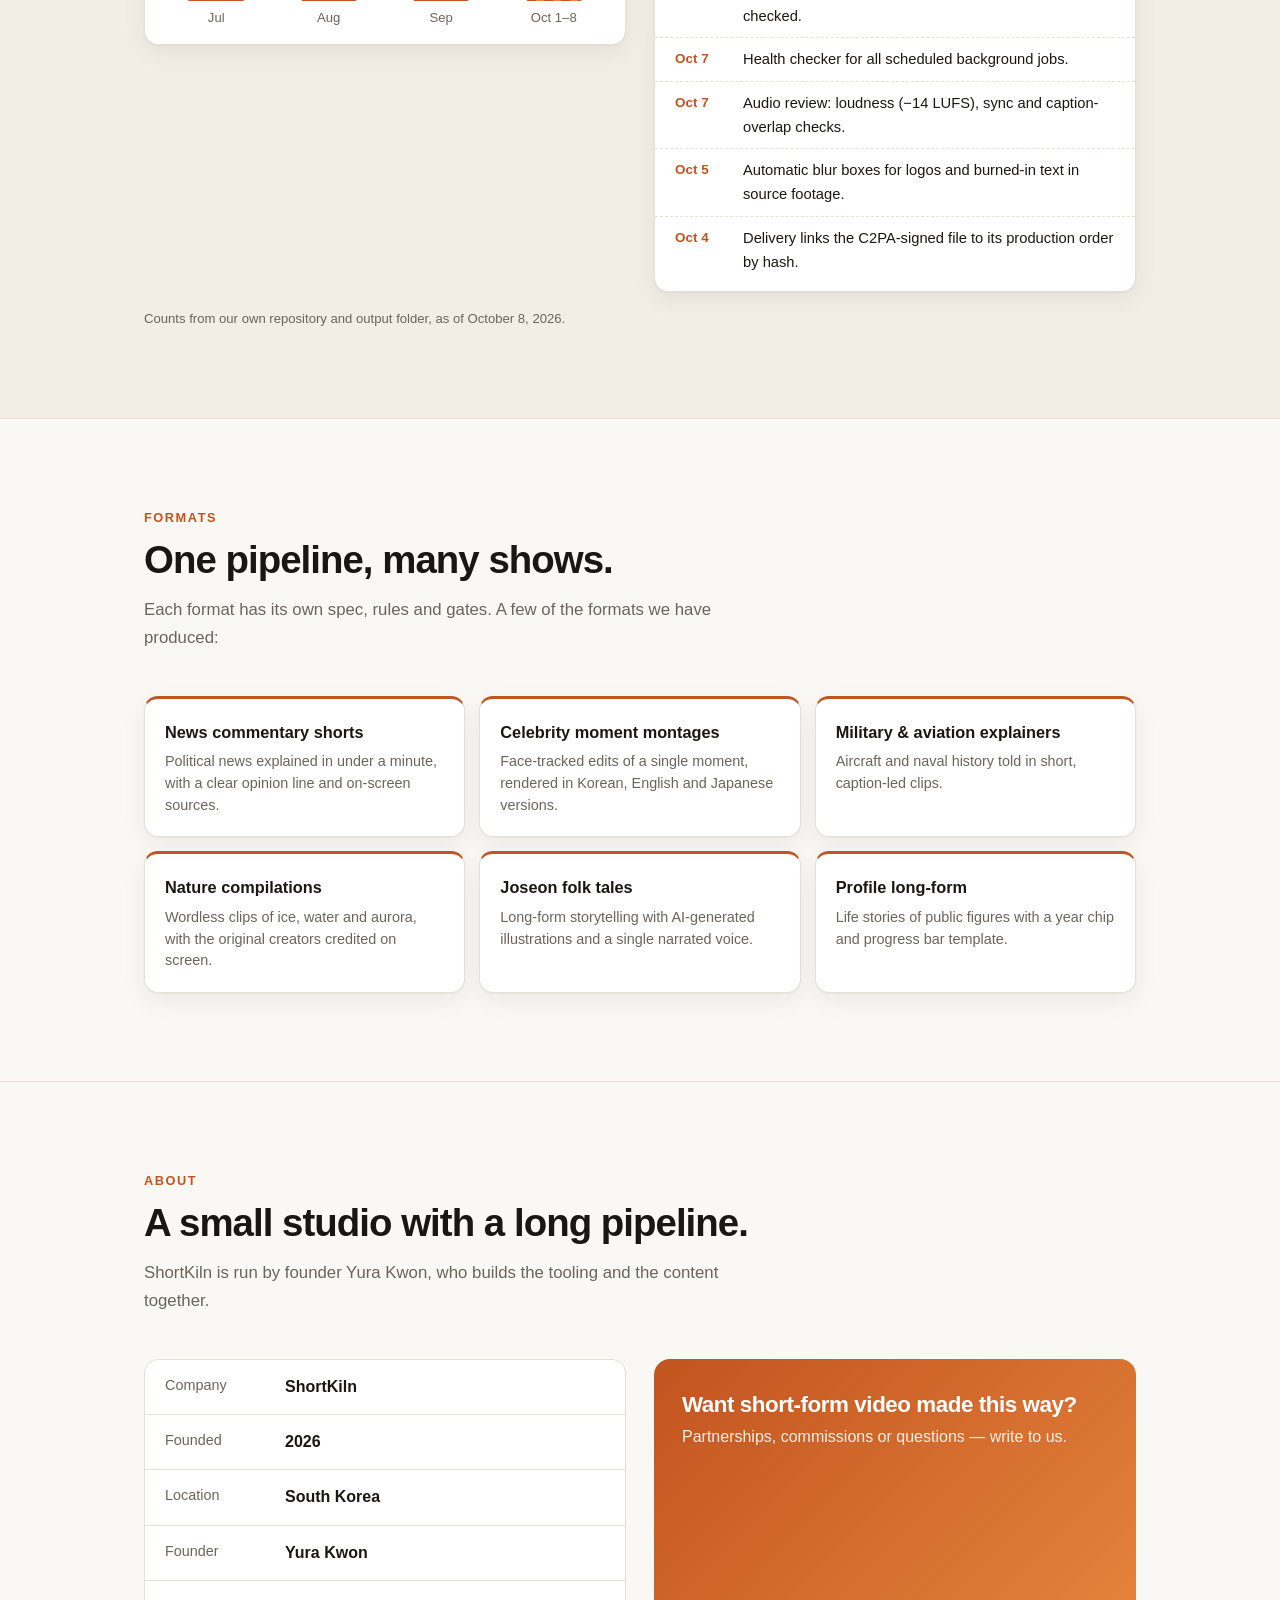
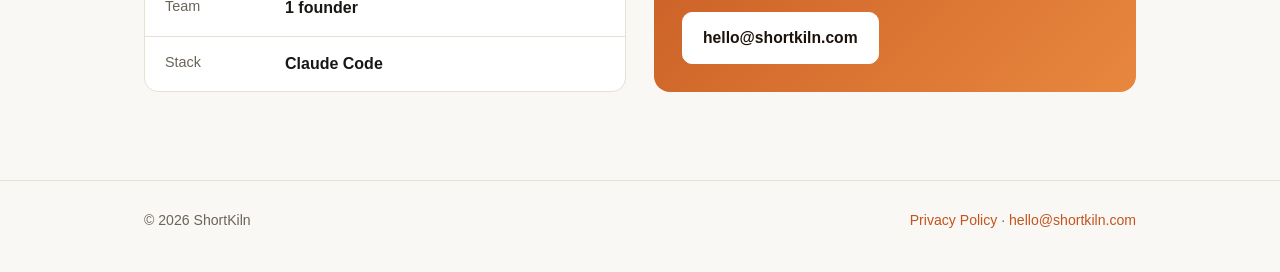
==== commit b4dfd767: "Remove channel section, channel stats and video embeds Co-Authored-By: Claude Opus 5.5 (1M context) " ====
--- a/index.html
+++ b/index.html
@@ -27,7 +27,6 @@
       <a href="#claude">Claude</a>
       <a href="#oss">Open source</a>
       <a href="#activity">Activity</a>
-      <a href="#work">Work</a>
       <a href="#about">About</a>
     </nav>
     <a class="btn primary" href="mailto:hello@shortkiln.com" style="padding:8px 14px;font-size:.9rem">Contact</a>
@@ -51,7 +50,6 @@
       <div class="facts">
         <div><strong>5</strong><span>pipeline stages</span></div>
         <div><strong>15+</strong><span>video formats produced</span></div>
-        <div><strong>22M+</strong><span>channel views</span></div>
         <div><strong>2026</strong><span>founded · South Korea</span></div>
       </div>
     </div>
@@ -211,37 +209,6 @@
     </div>
   </section>
 
-  <section class="block alt" id="work">
-    <div class="wrap">
-      <p class="kicker">Work</p>
-      <h2>Published on YouTube.</h2>
-      <p class="sub">Videos made with this pipeline go out on our own channel.</p>
-      <div class="work-card">
-        <div class="who">
-          <div class="yt"><svg viewBox="0 0 24 24" fill="currentColor" aria-hidden="true"><path d="M9 7.5v9l7.5-4.5z"/></svg></div>
-          <div>
-            <h3>아싸이드</h3>
-            <p>YouTube Shorts channel · since May 2026</p>
-            <span class="badge">YouTube Partner Program</span>
-          </div>
-        </div>
-        <a class="btn" href="https://www.youtube.com/channel/UCm7RTaAux9u_070UAnpNE5Q" rel="noopener">Open channel →</a>
-      </div>
-      <div class="stats chan">
-        <div><strong>20.3K</strong><span>subscribers</span></div>
-        <div><strong>22,053,277</strong><span>total views</span></div>
-        <div><strong>202</strong><span>videos published</span></div>
-        <div><strong>YPP</strong><span>monetized channel</span></div>
-      </div>
-      <div class="shorts">
-        <figure><iframe src="https://www.youtube-nocookie.com/embed/3M1f6f3Q5-Y" title="ShortKiln short 1" loading="lazy" allow="encrypted-media; picture-in-picture" allowfullscreen></iframe><figcaption><b>104K views</b> · Oct 4</figcaption></figure>
-        <figure><iframe src="https://www.youtube-nocookie.com/embed/CfjmXOVgDAs" title="ShortKiln short 2" loading="lazy" allow="encrypted-media; picture-in-picture" allowfullscreen></iframe><figcaption><b>22K views</b> · Oct 7</figcaption></figure>
-        <figure><iframe src="https://www.youtube-nocookie.com/embed/Ts2SnBabYtE" title="ShortKiln short 3" loading="lazy" allow="encrypted-media; picture-in-picture" allowfullscreen></iframe><figcaption><b>10K views</b> · Sep 28</figcaption></figure>
-      </div>
-      <p class="note">Channel figures from YouTube, October 8, 2026.</p>
-    </div>
-  </section>
-
   <section class="block" id="about">
     <div class="wrap">
       <p class="kicker">About</p>
--- a/style.css
+++ b/style.css
@@ -65,11 +65,11 @@
 .btn.primary { background: var(--accent); border-color: var(--accent); color: #fff; }
 .btn.primary:hover { filter: brightness(1.06); }
 
-.facts { position: relative; display: grid; grid-template-columns: repeat(4, 1fr); gap: 1px; background: var(--line); border: 1px solid var(--line); border-radius: 14px; overflow: hidden; margin-top: 56px; }
+.facts { position: relative; display: grid; grid-template-columns: repeat(3, 1fr); gap: 1px; background: var(--line); border: 1px solid var(--line); border-radius: 14px; overflow: hidden; margin-top: 56px; }
 .facts div { background: var(--card); padding: 18px 20px; }
 .facts strong { display: block; font-size: 1.5rem; letter-spacing: -.02em; }
 .facts span { color: var(--muted); font-size: .88rem; }
-@media (max-width: 720px) { .facts { grid-template-columns: repeat(2, 1fr); } }
+@media (max-width: 720px) { .facts div { padding: 14px 12px; } }
 
 /* sections */
 section.block { padding: 88px 0; border-top: 1px solid var(--line); }
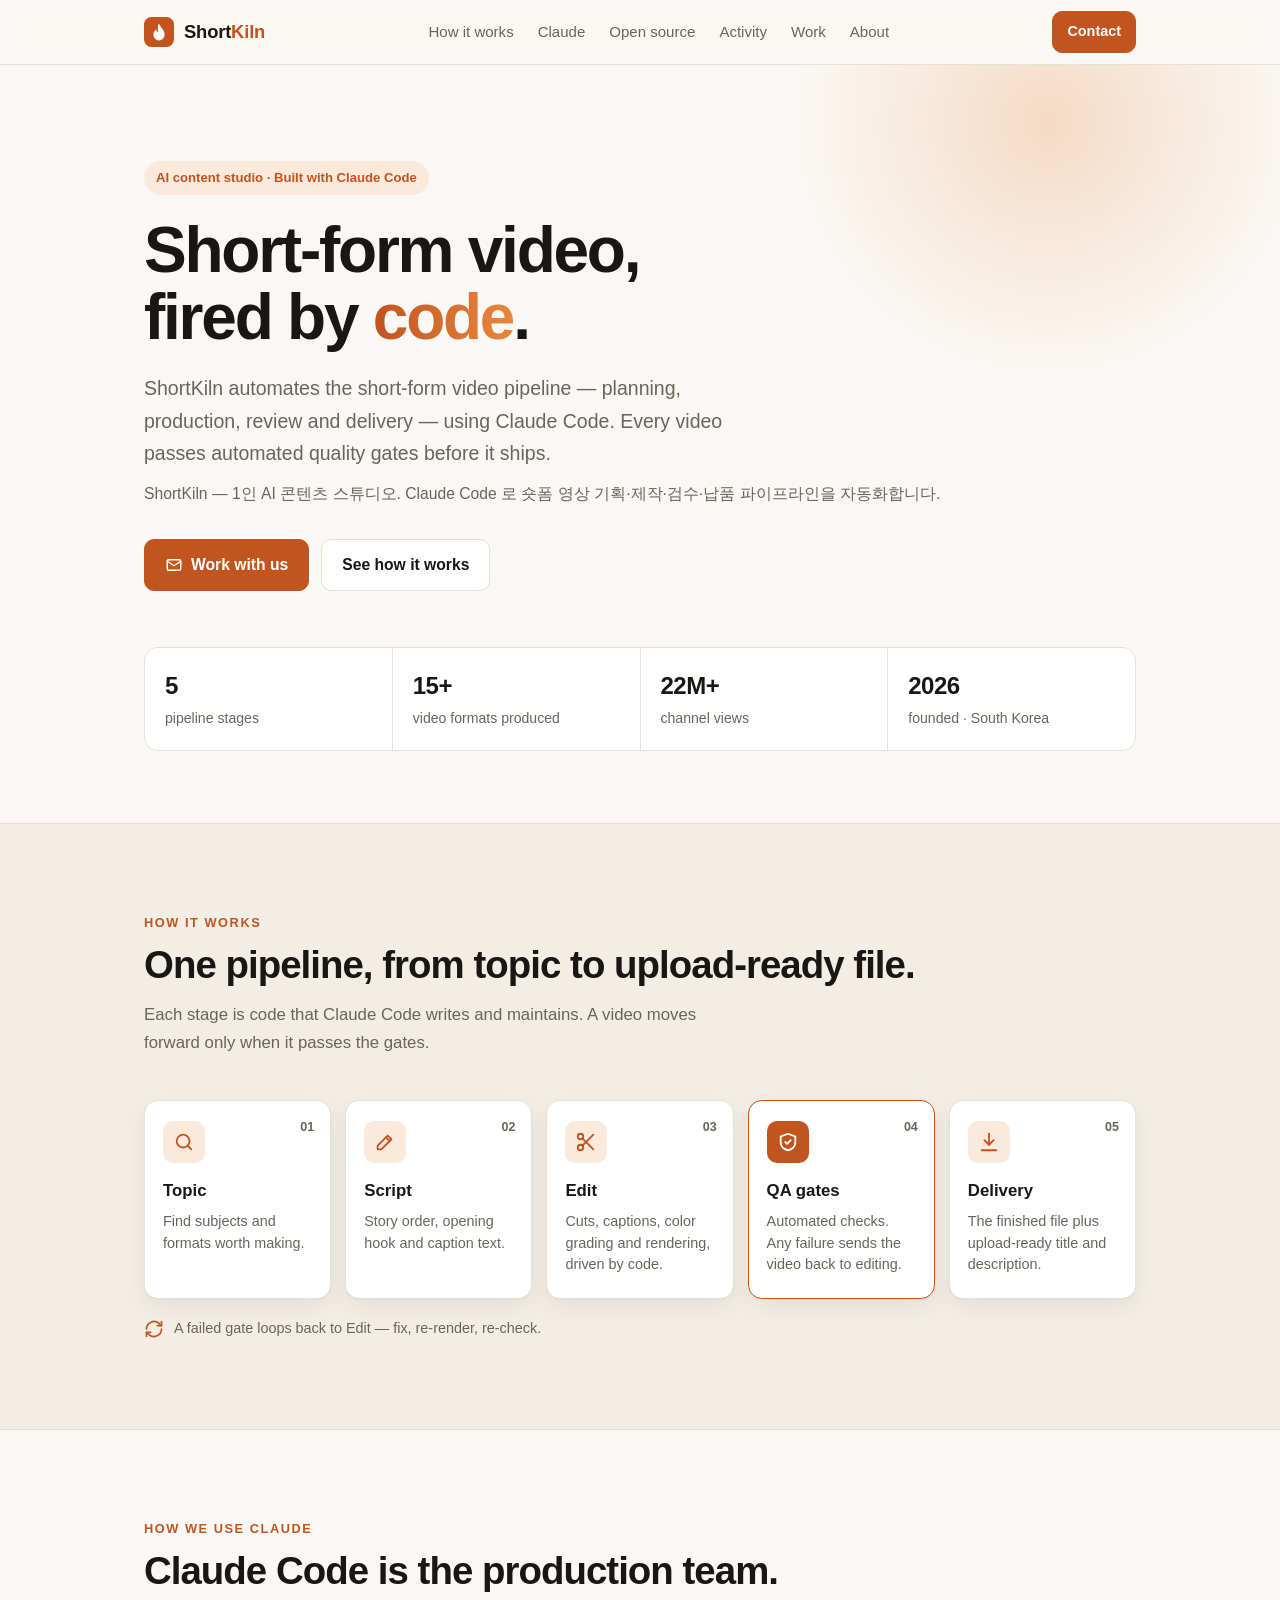
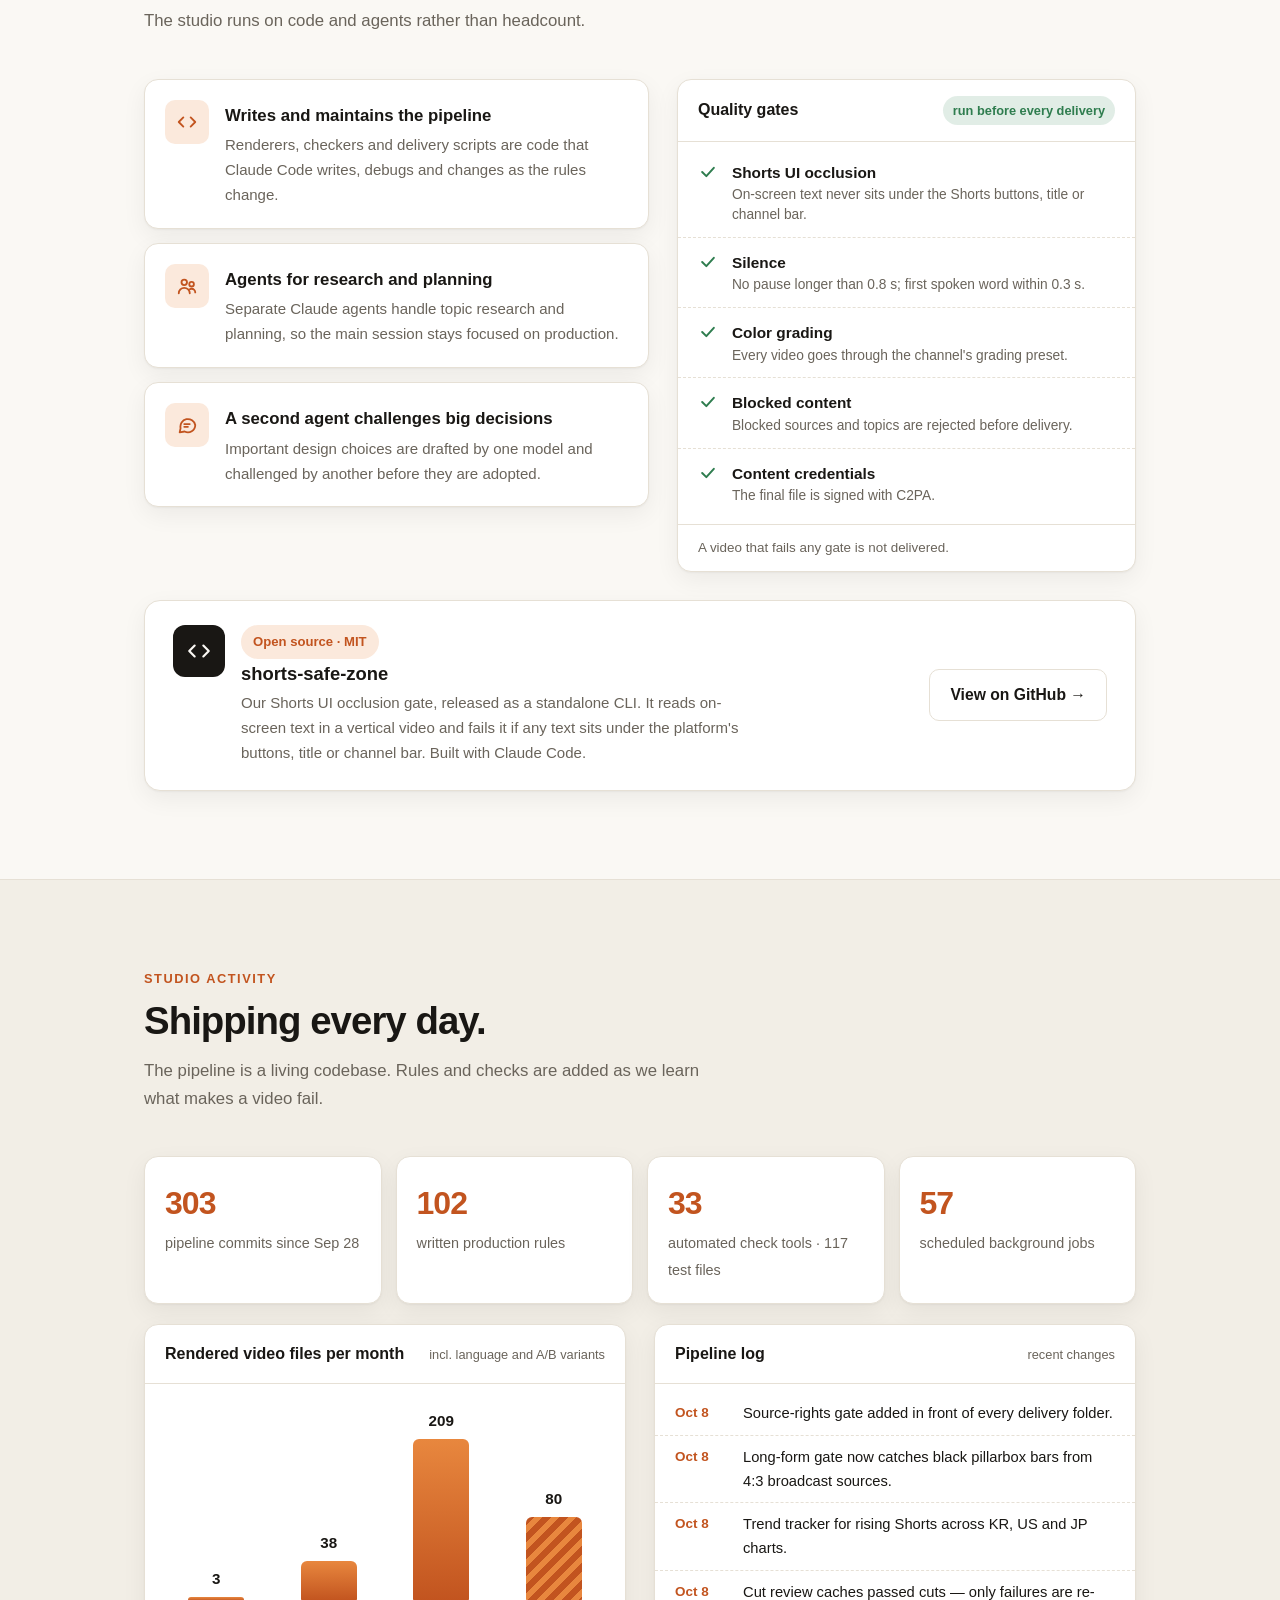
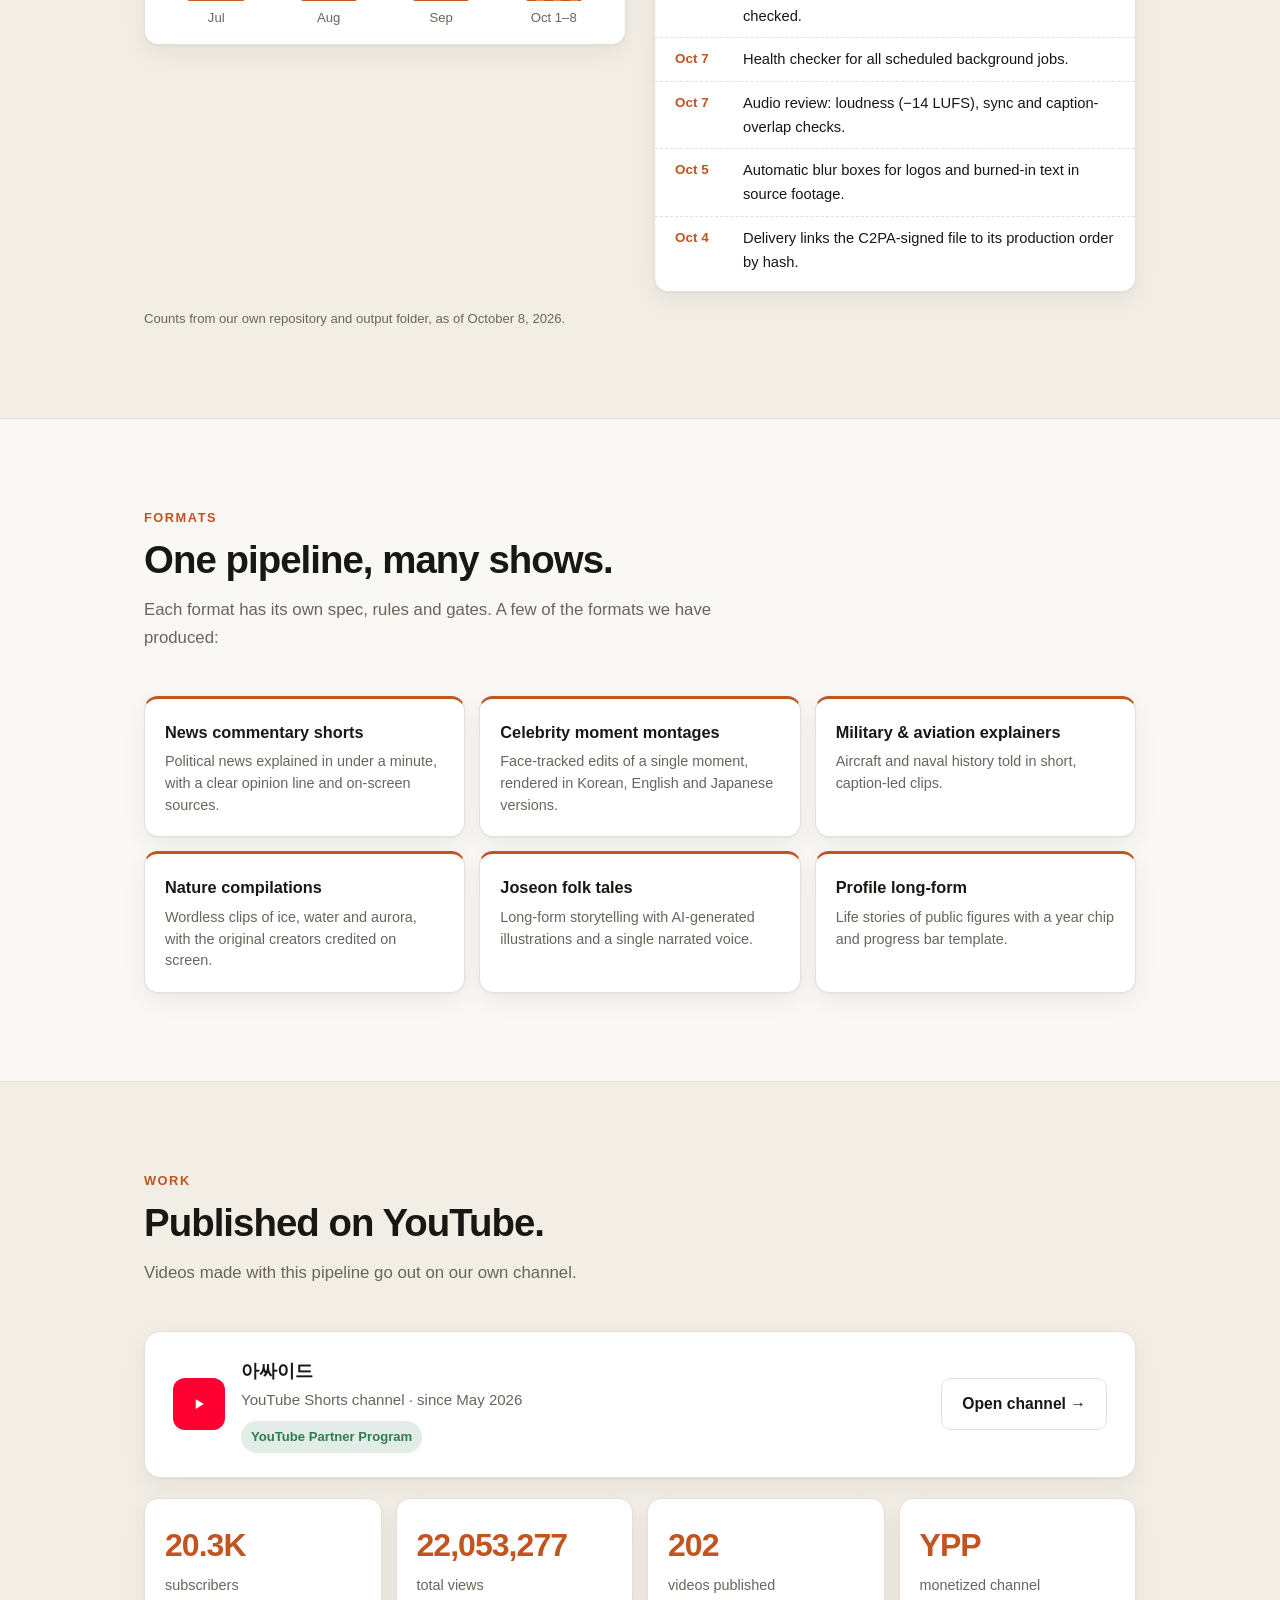
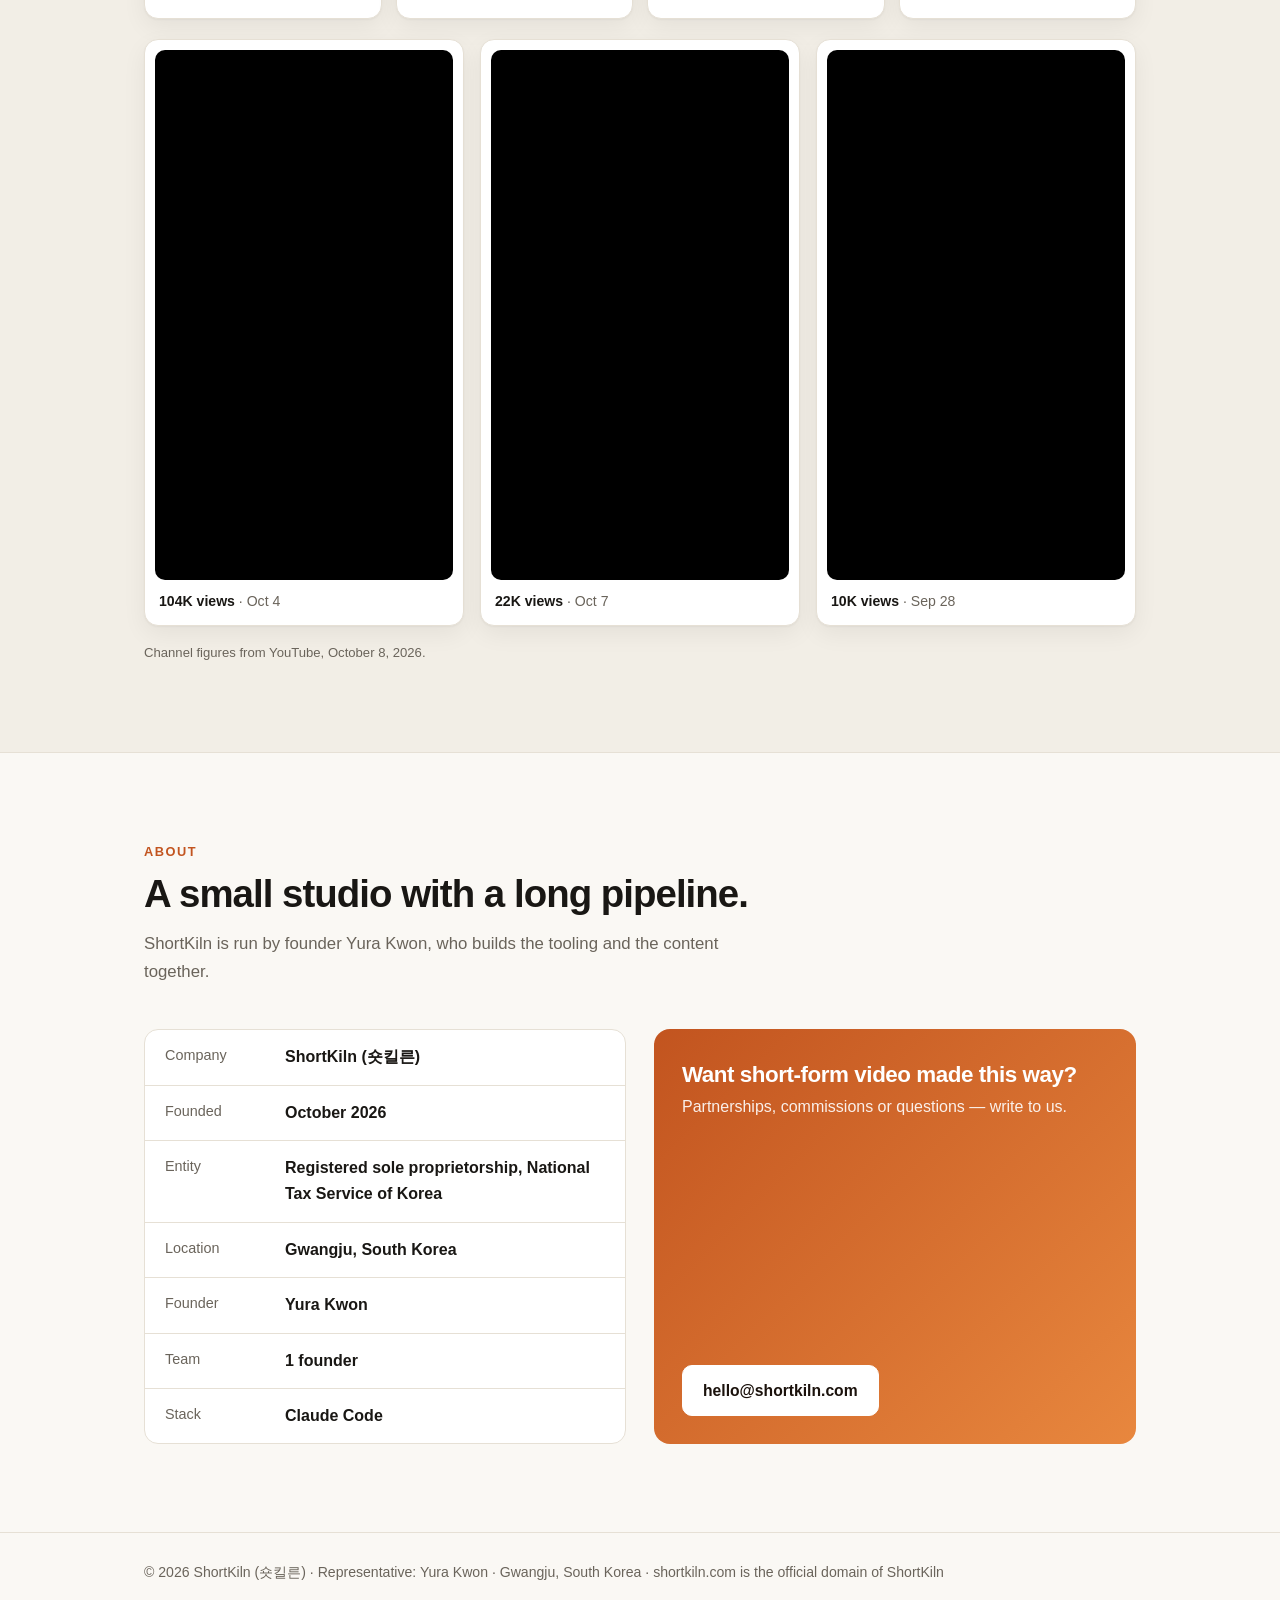
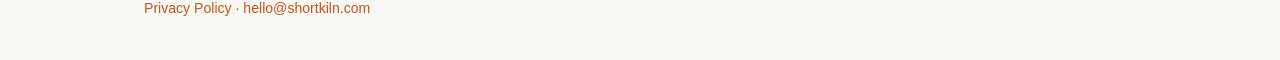
==== commit b269e8c8: "Restore channel section during review; add registered business details Co-Authored-By: Claude Opus 5" ====
--- a/index.html
+++ b/index.html
@@ -27,6 +27,7 @@
       <a href="#claude">Claude</a>
       <a href="#oss">Open source</a>
       <a href="#activity">Activity</a>
+      <a href="#work">Work</a>
       <a href="#about">About</a>
     </nav>
     <a class="btn primary" href="mailto:hello@shortkiln.com" style="padding:8px 14px;font-size:.9rem">Contact</a>
@@ -50,6 +51,7 @@
       <div class="facts">
         <div><strong>5</strong><span>pipeline stages</span></div>
         <div><strong>15+</strong><span>video formats produced</span></div>
+        <div><strong>22M+</strong><span>channel views</span></div>
         <div><strong>2026</strong><span>founded · South Korea</span></div>
       </div>
     </div>
@@ -209,6 +211,37 @@
     </div>
   </section>
 
+  <section class="block alt" id="work">
+    <div class="wrap">
+      <p class="kicker">Work</p>
+      <h2>Published on YouTube.</h2>
+      <p class="sub">Videos made with this pipeline go out on our own channel.</p>
+      <div class="work-card">
+        <div class="who">
+          <div class="yt"><svg viewBox="0 0 24 24" fill="currentColor" aria-hidden="true"><path d="M9 7.5v9l7.5-4.5z"/></svg></div>
+          <div>
+            <h3>아싸이드</h3>
+            <p>YouTube Shorts channel · since May 2026</p>
+            <span class="badge">YouTube Partner Program</span>
+          </div>
+        </div>
+        <a class="btn" href="https://www.youtube.com/channel/UCm7RTaAux9u_070UAnpNE5Q" rel="noopener">Open channel →</a>
+      </div>
+      <div class="stats chan">
+        <div><strong>20.3K</strong><span>subscribers</span></div>
+        <div><strong>22,053,277</strong><span>total views</span></div>
+        <div><strong>202</strong><span>videos published</span></div>
+        <div><strong>YPP</strong><span>monetized channel</span></div>
+      </div>
+      <div class="shorts">
+        <figure><iframe src="https://www.youtube-nocookie.com/embed/3M1f6f3Q5-Y" title="ShortKiln short 1" loading="lazy" allow="encrypted-media; picture-in-picture" allowfullscreen></iframe><figcaption><b>104K views</b> · Oct 4</figcaption></figure>
+        <figure><iframe src="https://www.youtube-nocookie.com/embed/CfjmXOVgDAs" title="ShortKiln short 2" loading="lazy" allow="encrypted-media; picture-in-picture" allowfullscreen></iframe><figcaption><b>22K views</b> · Oct 7</figcaption></figure>
+        <figure><iframe src="https://www.youtube-nocookie.com/embed/Ts2SnBabYtE" title="ShortKiln short 3" loading="lazy" allow="encrypted-media; picture-in-picture" allowfullscreen></iframe><figcaption><b>10K views</b> · Sep 28</figcaption></figure>
+      </div>
+      <p class="note">Channel figures from YouTube, October 8, 2026.</p>
+    </div>
+  </section>
+
   <section class="block" id="about">
     <div class="wrap">
       <p class="kicker">About</p>
@@ -216,9 +249,10 @@
       <p class="sub">ShortKiln is run by founder Yura Kwon, who builds the tooling and the content together.</p>
       <div class="about">
         <dl>
-          <div><dt>Company</dt><dd>ShortKiln</dd></div>
-          <div><dt>Founded</dt><dd>2026</dd></div>
-          <div><dt>Location</dt><dd>South Korea</dd></div>
+          <div><dt>Company</dt><dd>ShortKiln (숏킬른)</dd></div>
+          <div><dt>Founded</dt><dd>October 2026</dd></div>
+          <div><dt>Entity</dt><dd>Registered sole proprietorship, National Tax Service of Korea</dd></div>
+          <div><dt>Location</dt><dd>Gwangju, South Korea</dd></div>
           <div><dt>Founder</dt><dd>Yura Kwon</dd></div>
           <div><dt>Team</dt><dd>1 founder</dd></div>
           <div><dt>Stack</dt><dd>Claude Code</dd></div>
@@ -237,7 +271,7 @@
 
 <footer class="bottom">
   <div class="wrap">
-    <span>© 2026 ShortKiln</span>
+    <span>© 2026 ShortKiln (숏킬른) · Representative: Yura Kwon · Gwangju, South Korea · shortkiln.com is the official domain of ShortKiln</span>
     <span><a href="privacy.html">Privacy Policy</a> · <a href="mailto:hello@shortkiln.com">hello@shortkiln.com</a></span>
   </div>
 </footer>
--- a/style.css
+++ b/style.css
@@ -65,11 +65,11 @@
 .btn.primary { background: var(--accent); border-color: var(--accent); color: #fff; }
 .btn.primary:hover { filter: brightness(1.06); }
 
-.facts { position: relative; display: grid; grid-template-columns: repeat(3, 1fr); gap: 1px; background: var(--line); border: 1px solid var(--line); border-radius: 14px; overflow: hidden; margin-top: 56px; }
+.facts { position: relative; display: grid; grid-template-columns: repeat(4, 1fr); gap: 1px; background: var(--line); border: 1px solid var(--line); border-radius: 14px; overflow: hidden; margin-top: 56px; }
 .facts div { background: var(--card); padding: 18px 20px; }
 .facts strong { display: block; font-size: 1.5rem; letter-spacing: -.02em; }
 .facts span { color: var(--muted); font-size: .88rem; }
-@media (max-width: 720px) { .facts div { padding: 14px 12px; } }
+@media (max-width: 720px) { .facts { grid-template-columns: repeat(2, 1fr); } }
 
 /* sections */
 section.block { padding: 88px 0; border-top: 1px solid var(--line); }
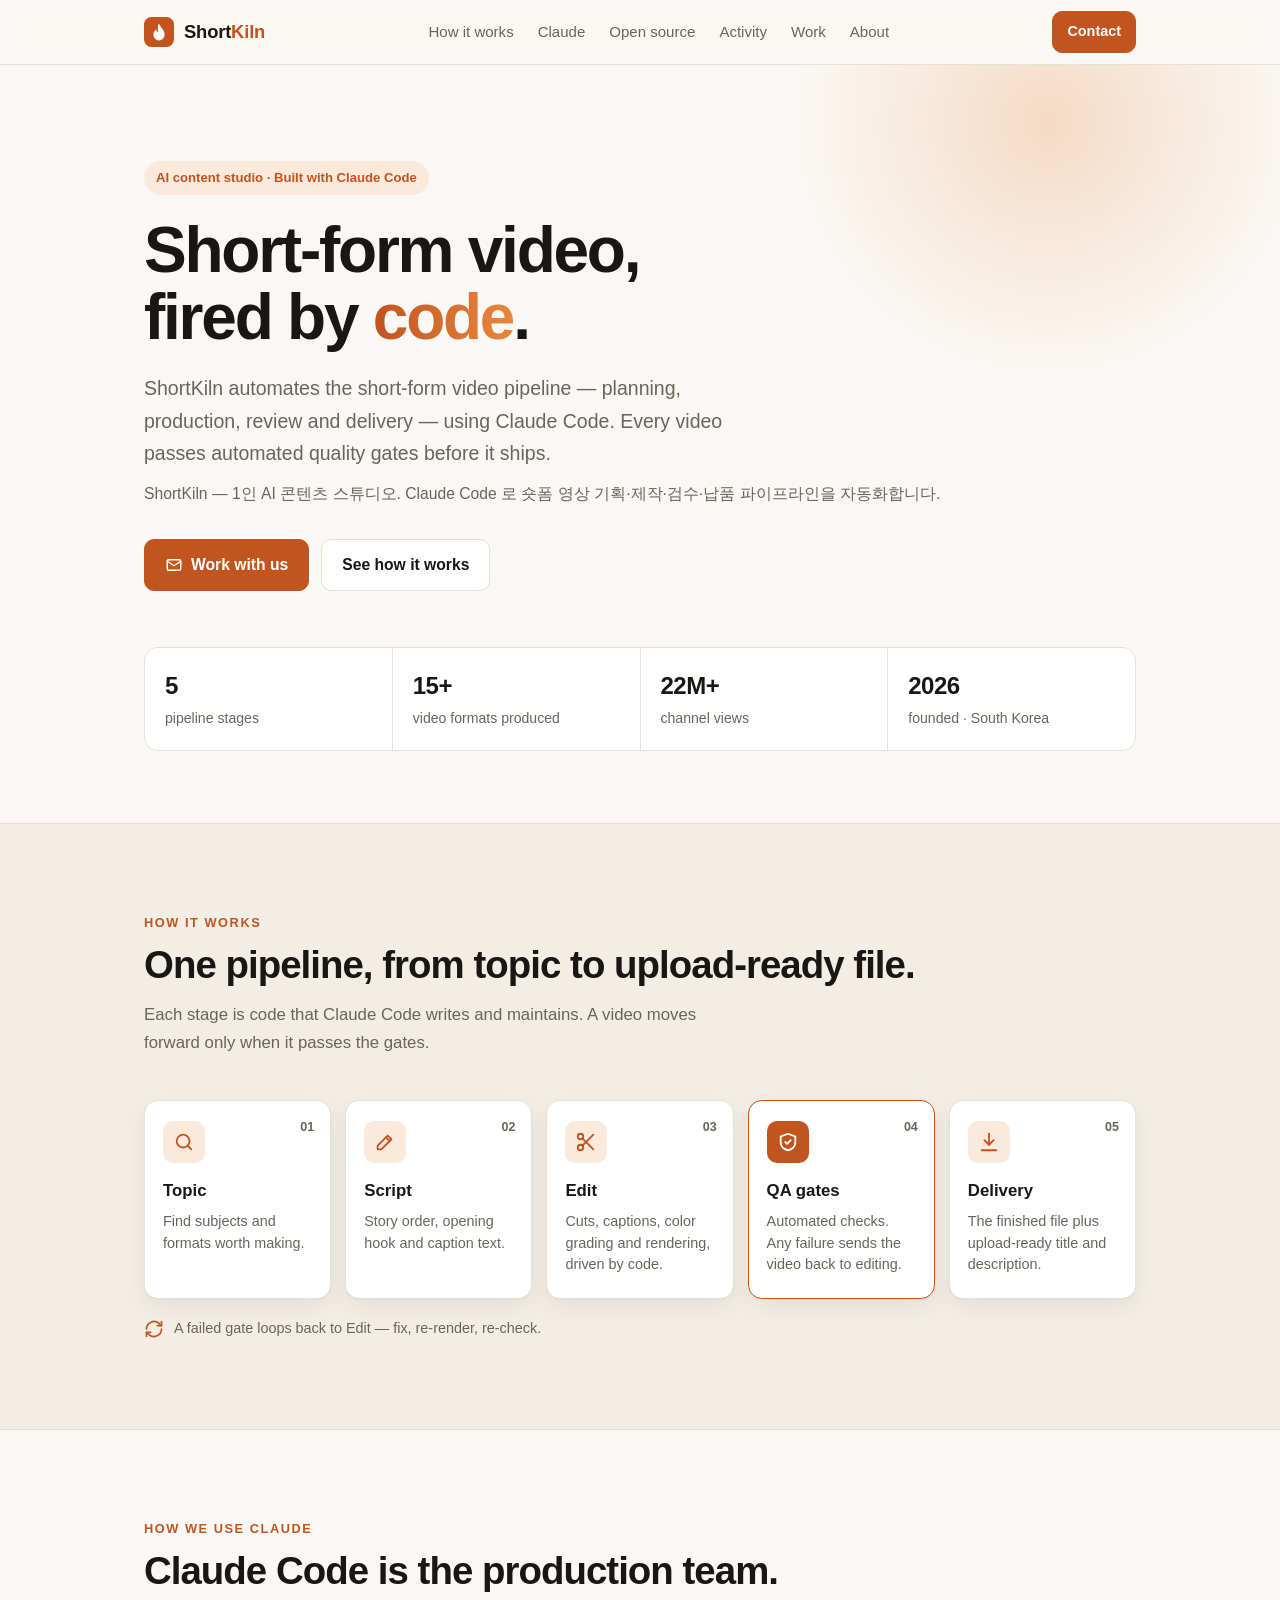
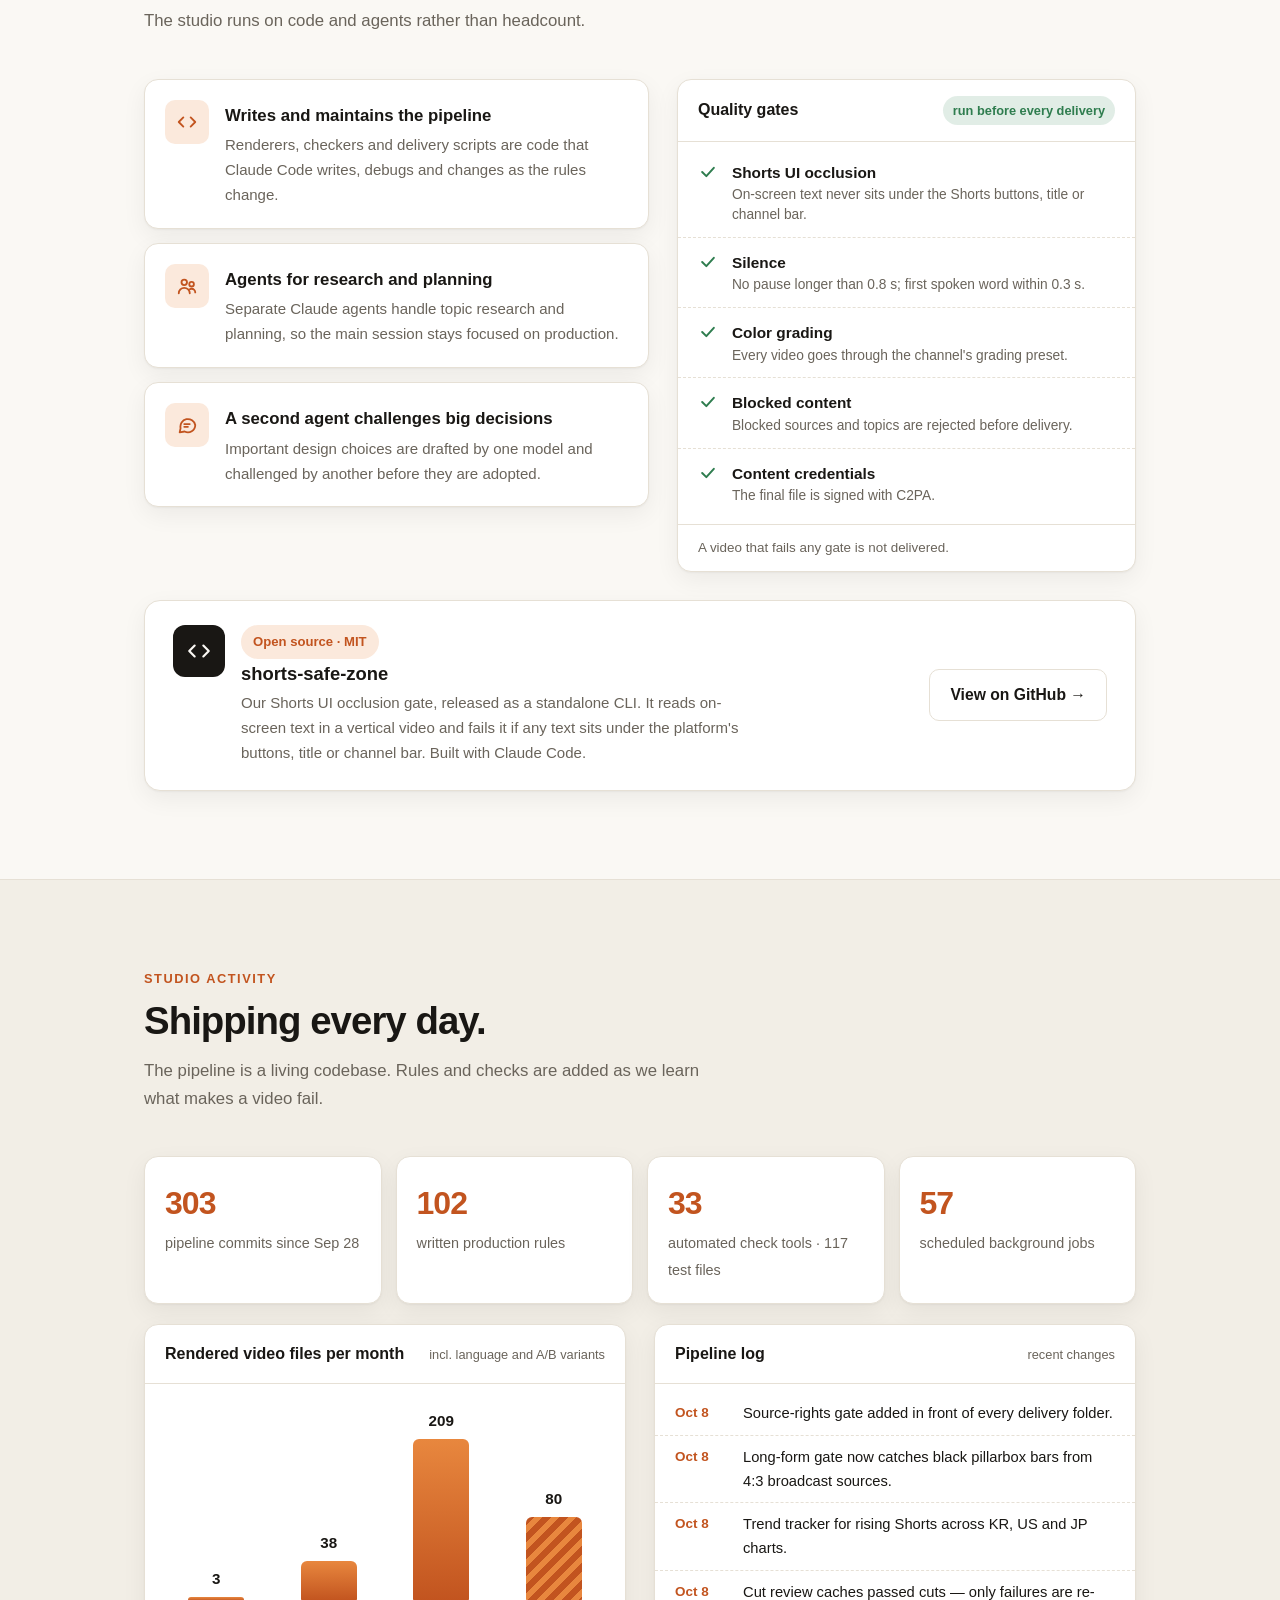
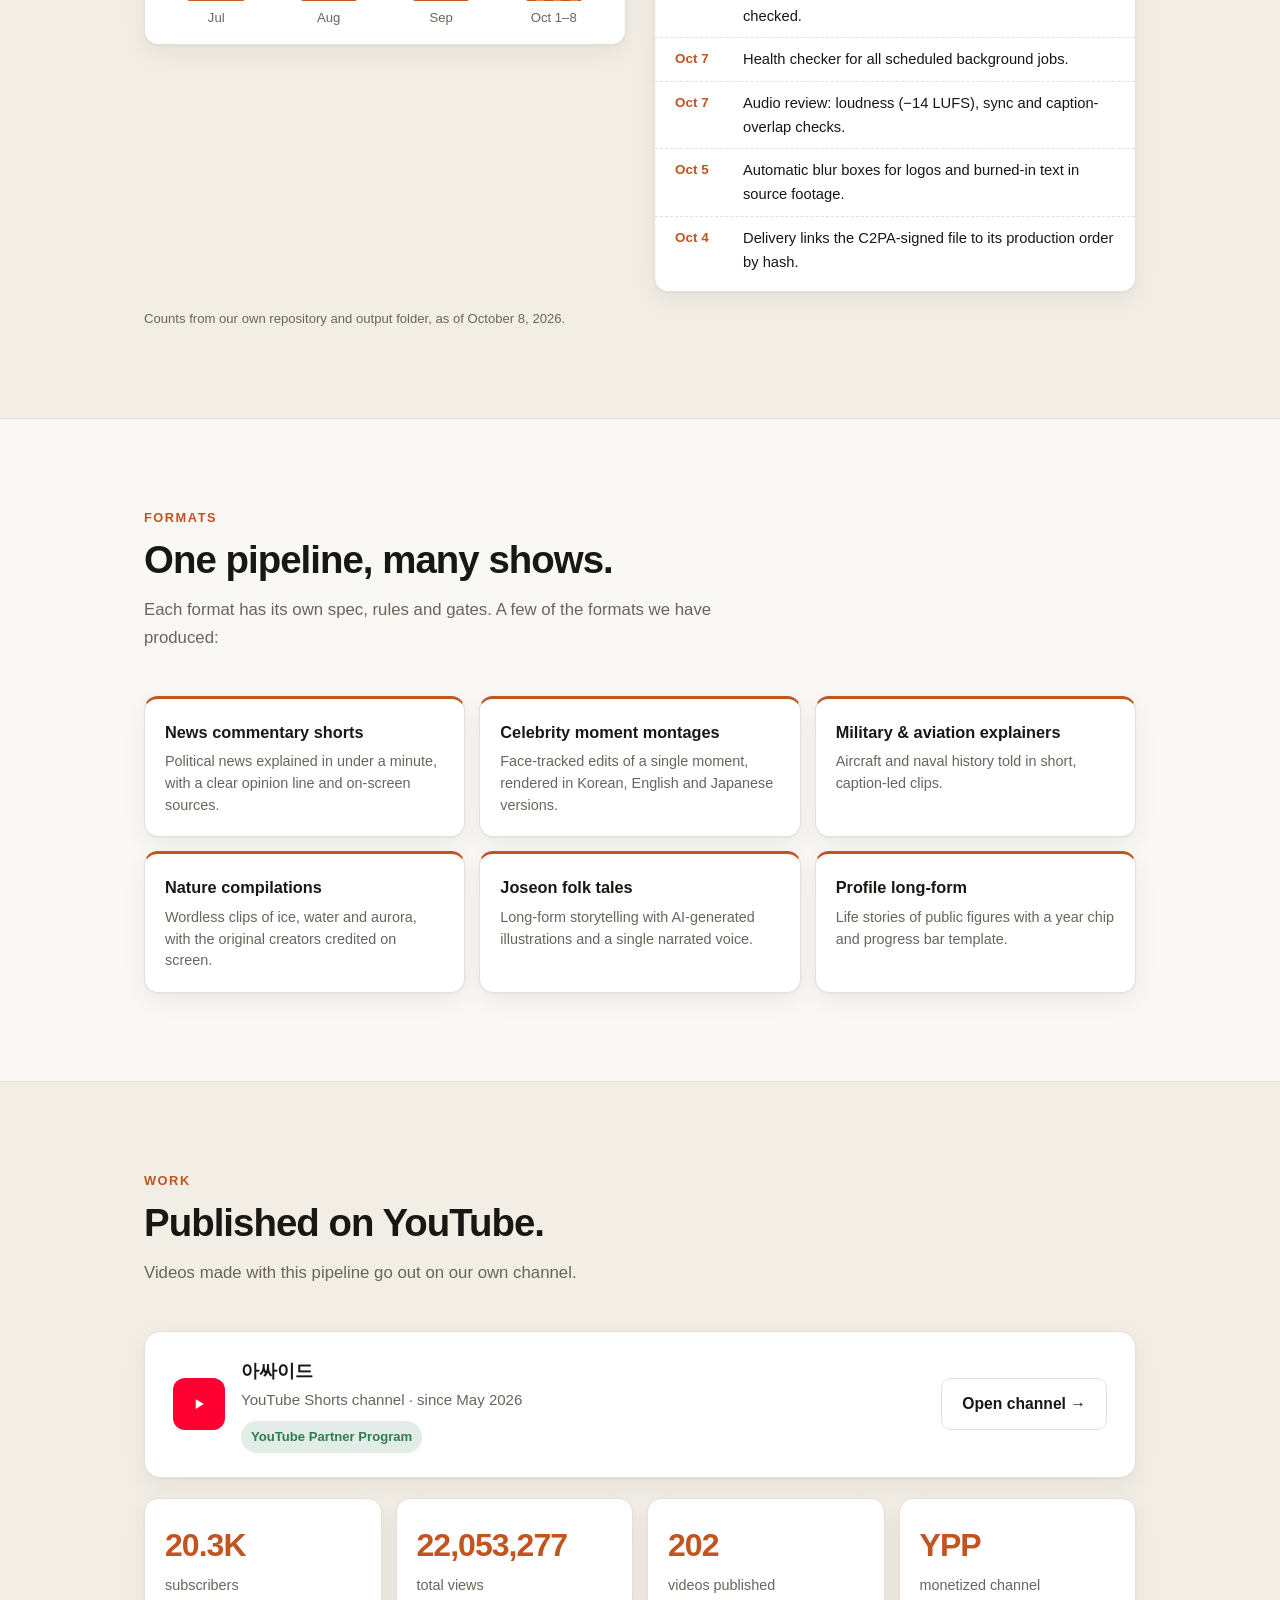
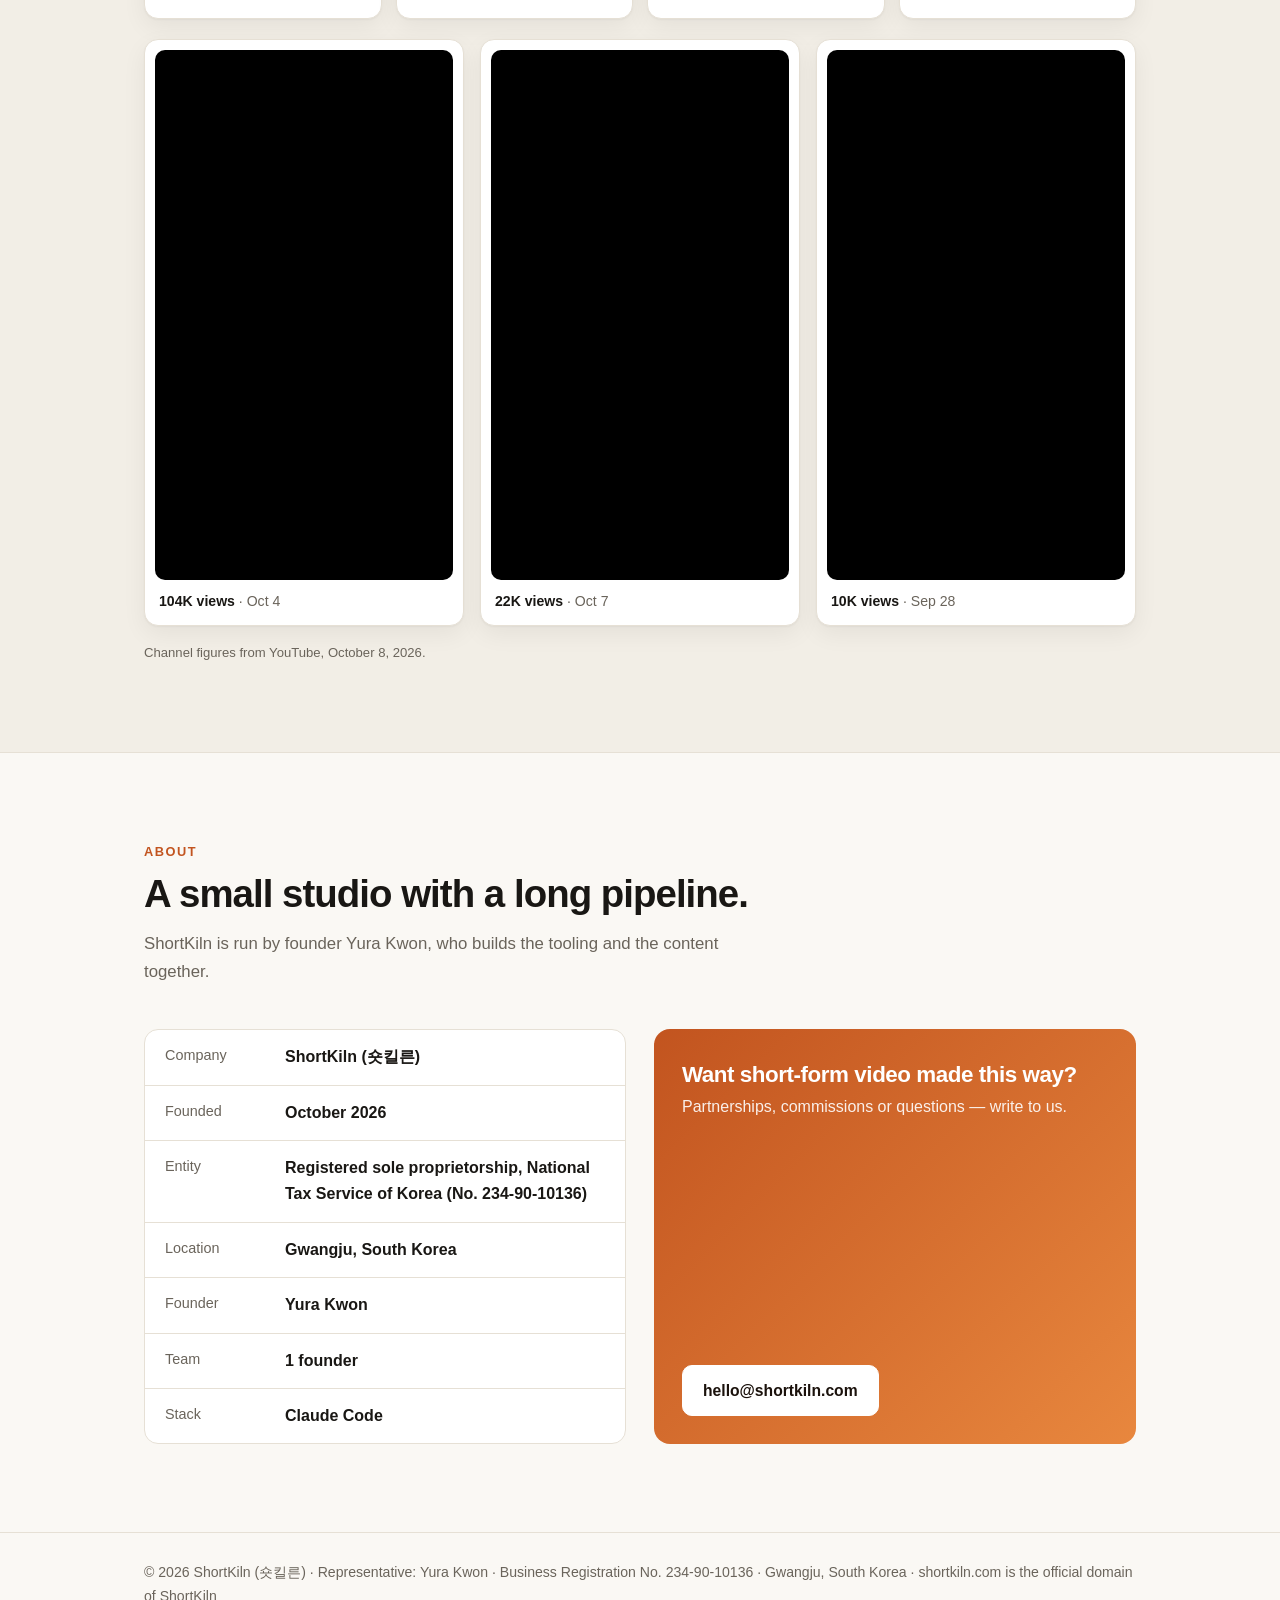
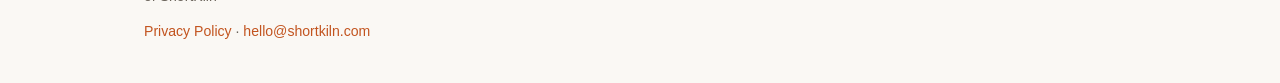
==== commit 90ad668c: "Add business registration number Co-Authored-By: Claude Opus 5.5 (1M context) <noreply@anthropic.com" ====
--- a/index.html
+++ b/index.html
@@ -251,7 +251,7 @@
         <dl>
           <div><dt>Company</dt><dd>ShortKiln (숏킬른)</dd></div>
           <div><dt>Founded</dt><dd>October 2026</dd></div>
-          <div><dt>Entity</dt><dd>Registered sole proprietorship, National Tax Service of Korea</dd></div>
+          <div><dt>Entity</dt><dd>Registered sole proprietorship, National Tax Service of Korea (No. 234-90-10136)</dd></div>
           <div><dt>Location</dt><dd>Gwangju, South Korea</dd></div>
           <div><dt>Founder</dt><dd>Yura Kwon</dd></div>
           <div><dt>Team</dt><dd>1 founder</dd></div>
@@ -271,7 +271,7 @@
 
 <footer class="bottom">
   <div class="wrap">
-    <span>© 2026 ShortKiln (숏킬른) · Representative: Yura Kwon · Gwangju, South Korea · shortkiln.com is the official domain of ShortKiln</span>
+    <span>© 2026 ShortKiln (숏킬른) · Representative: Yura Kwon · Business Registration No. 234-90-10136 · Gwangju, South Korea · shortkiln.com is the official domain of ShortKiln</span>
     <span><a href="privacy.html">Privacy Policy</a> · <a href="mailto:hello@shortkiln.com">hello@shortkiln.com</a></span>
   </div>
 </footer>
